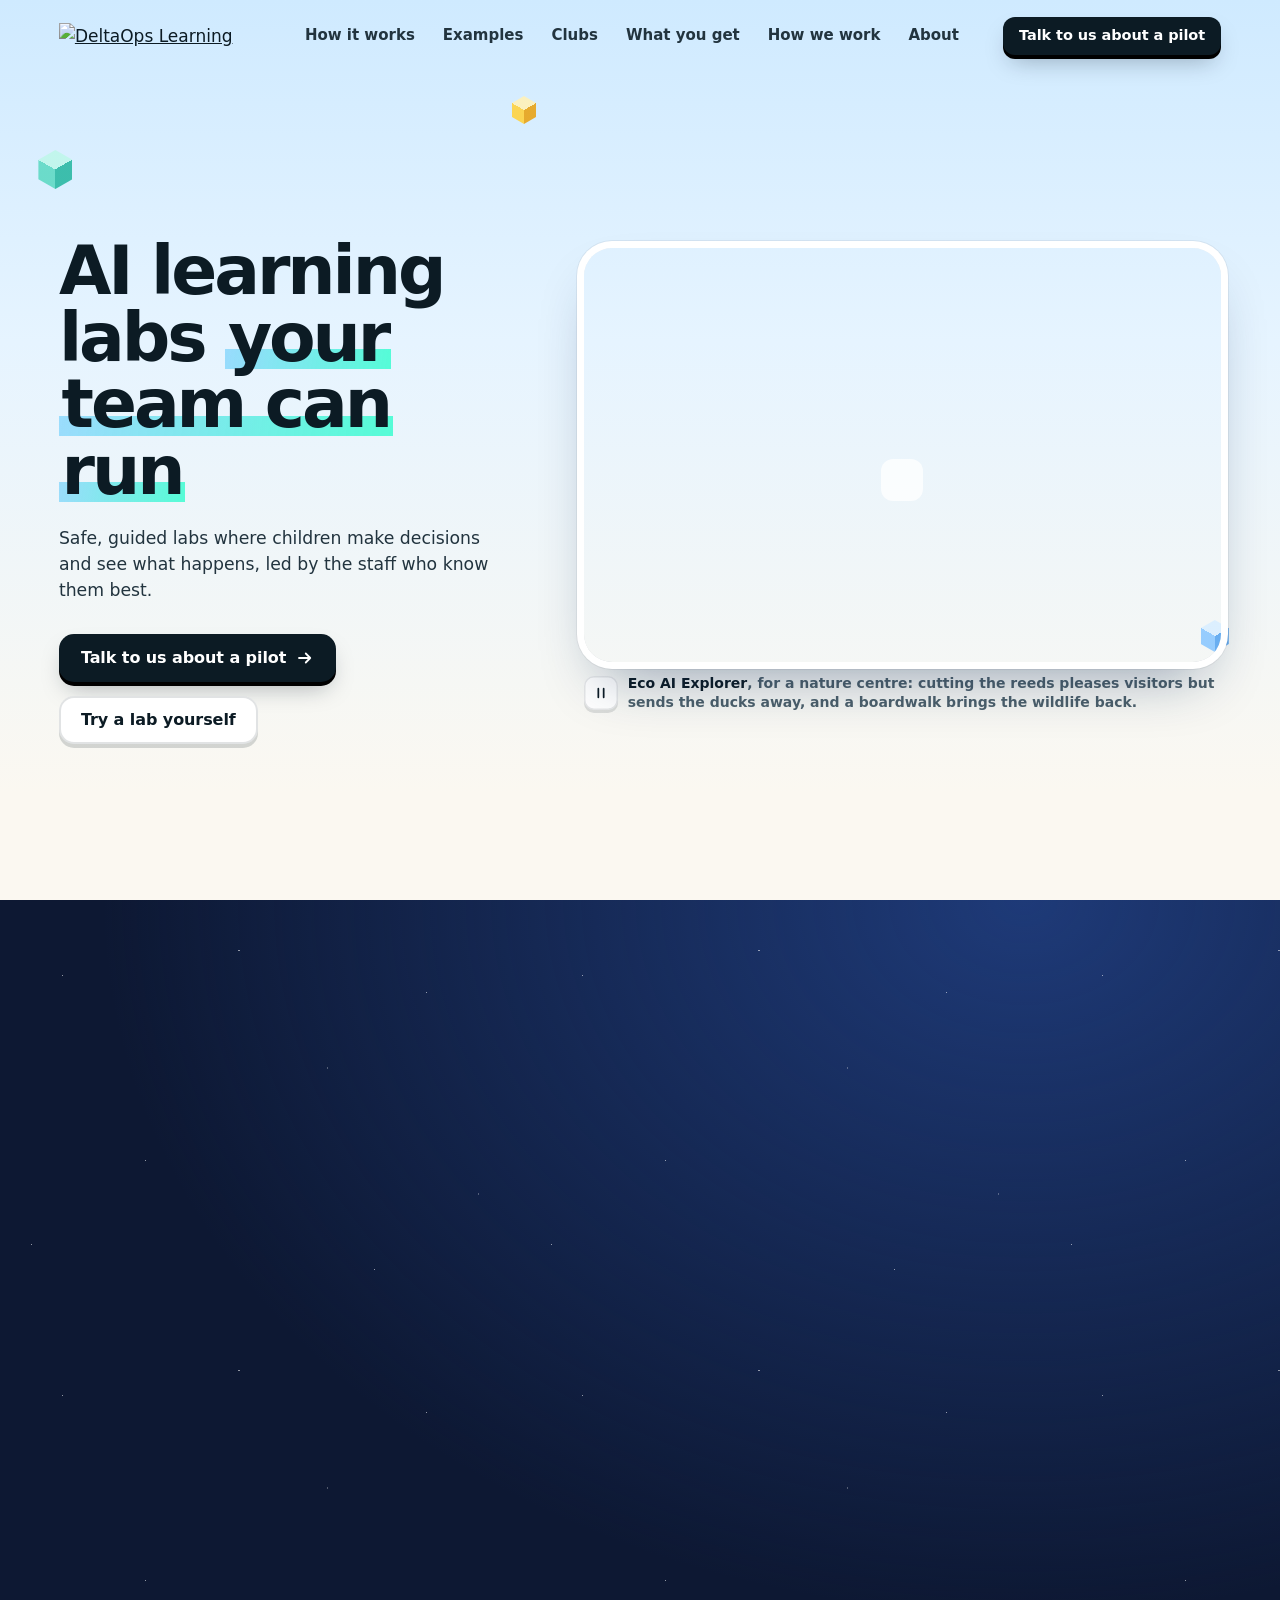
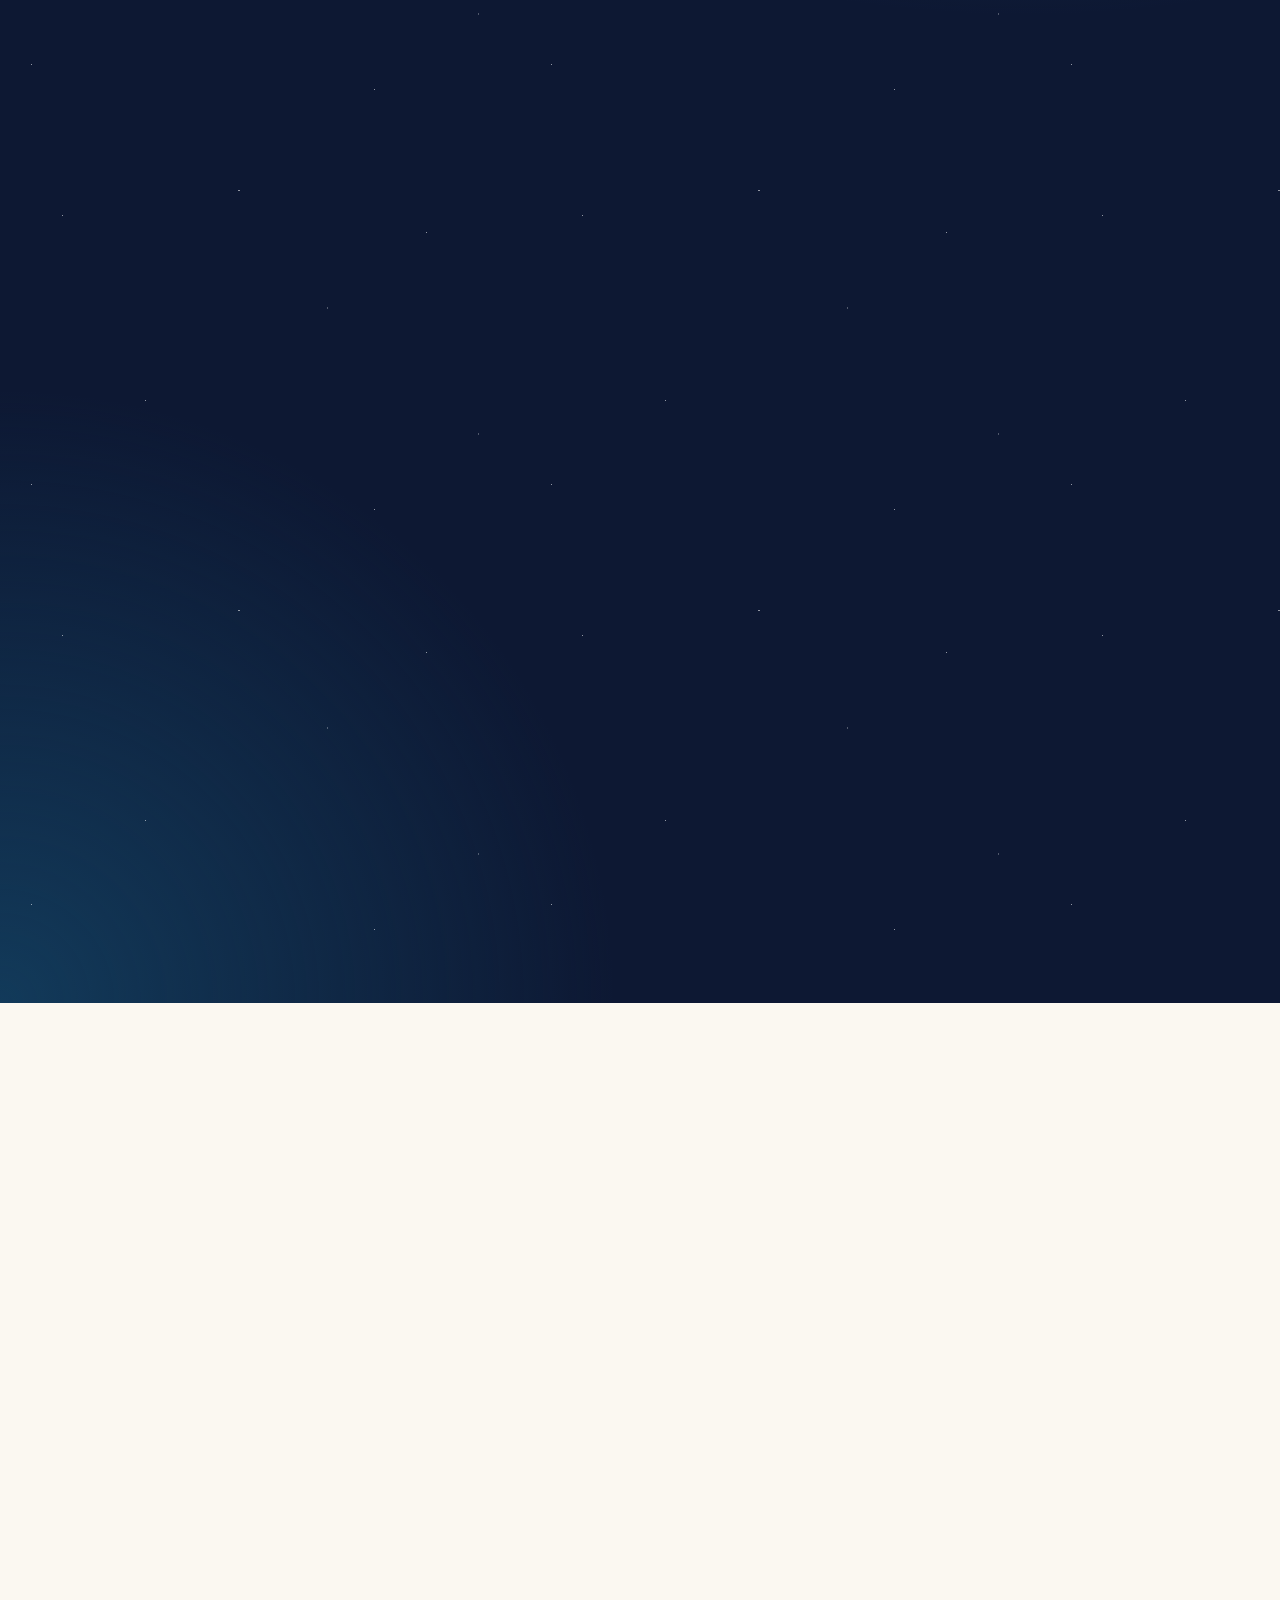
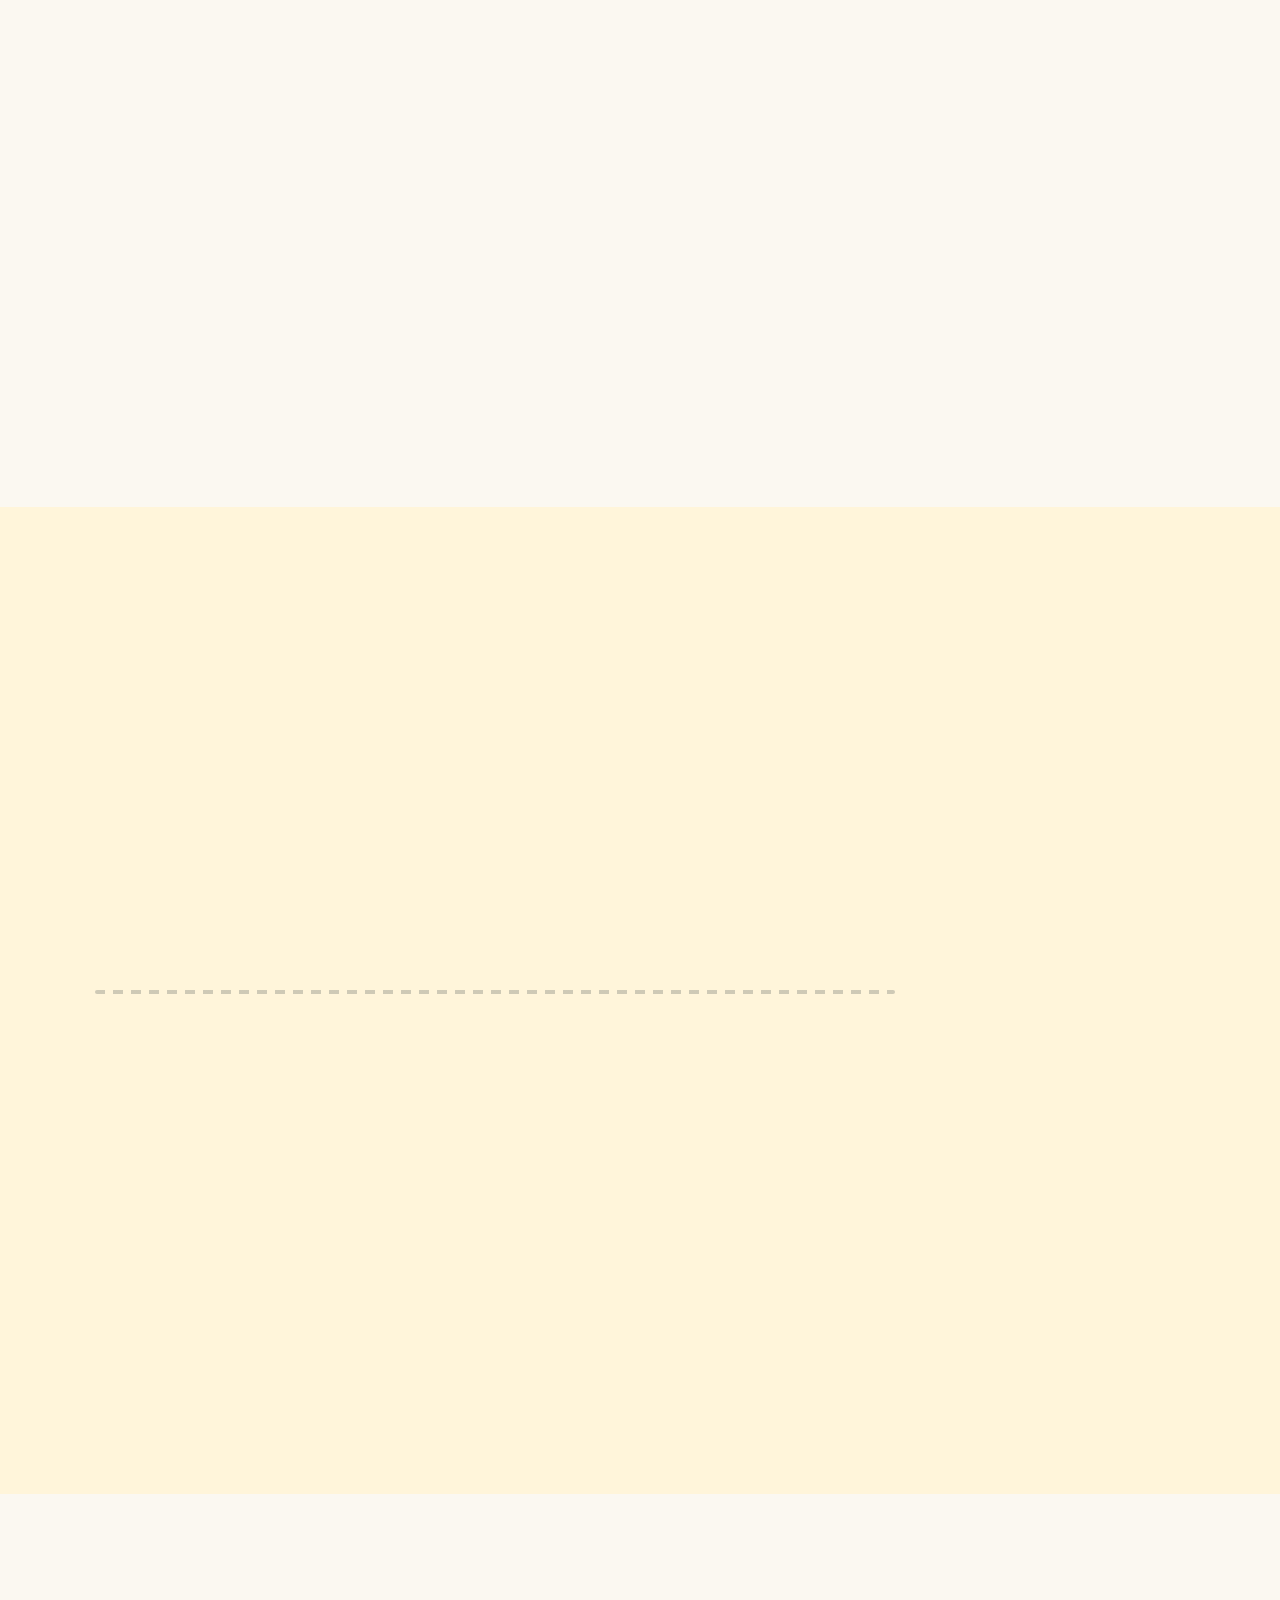
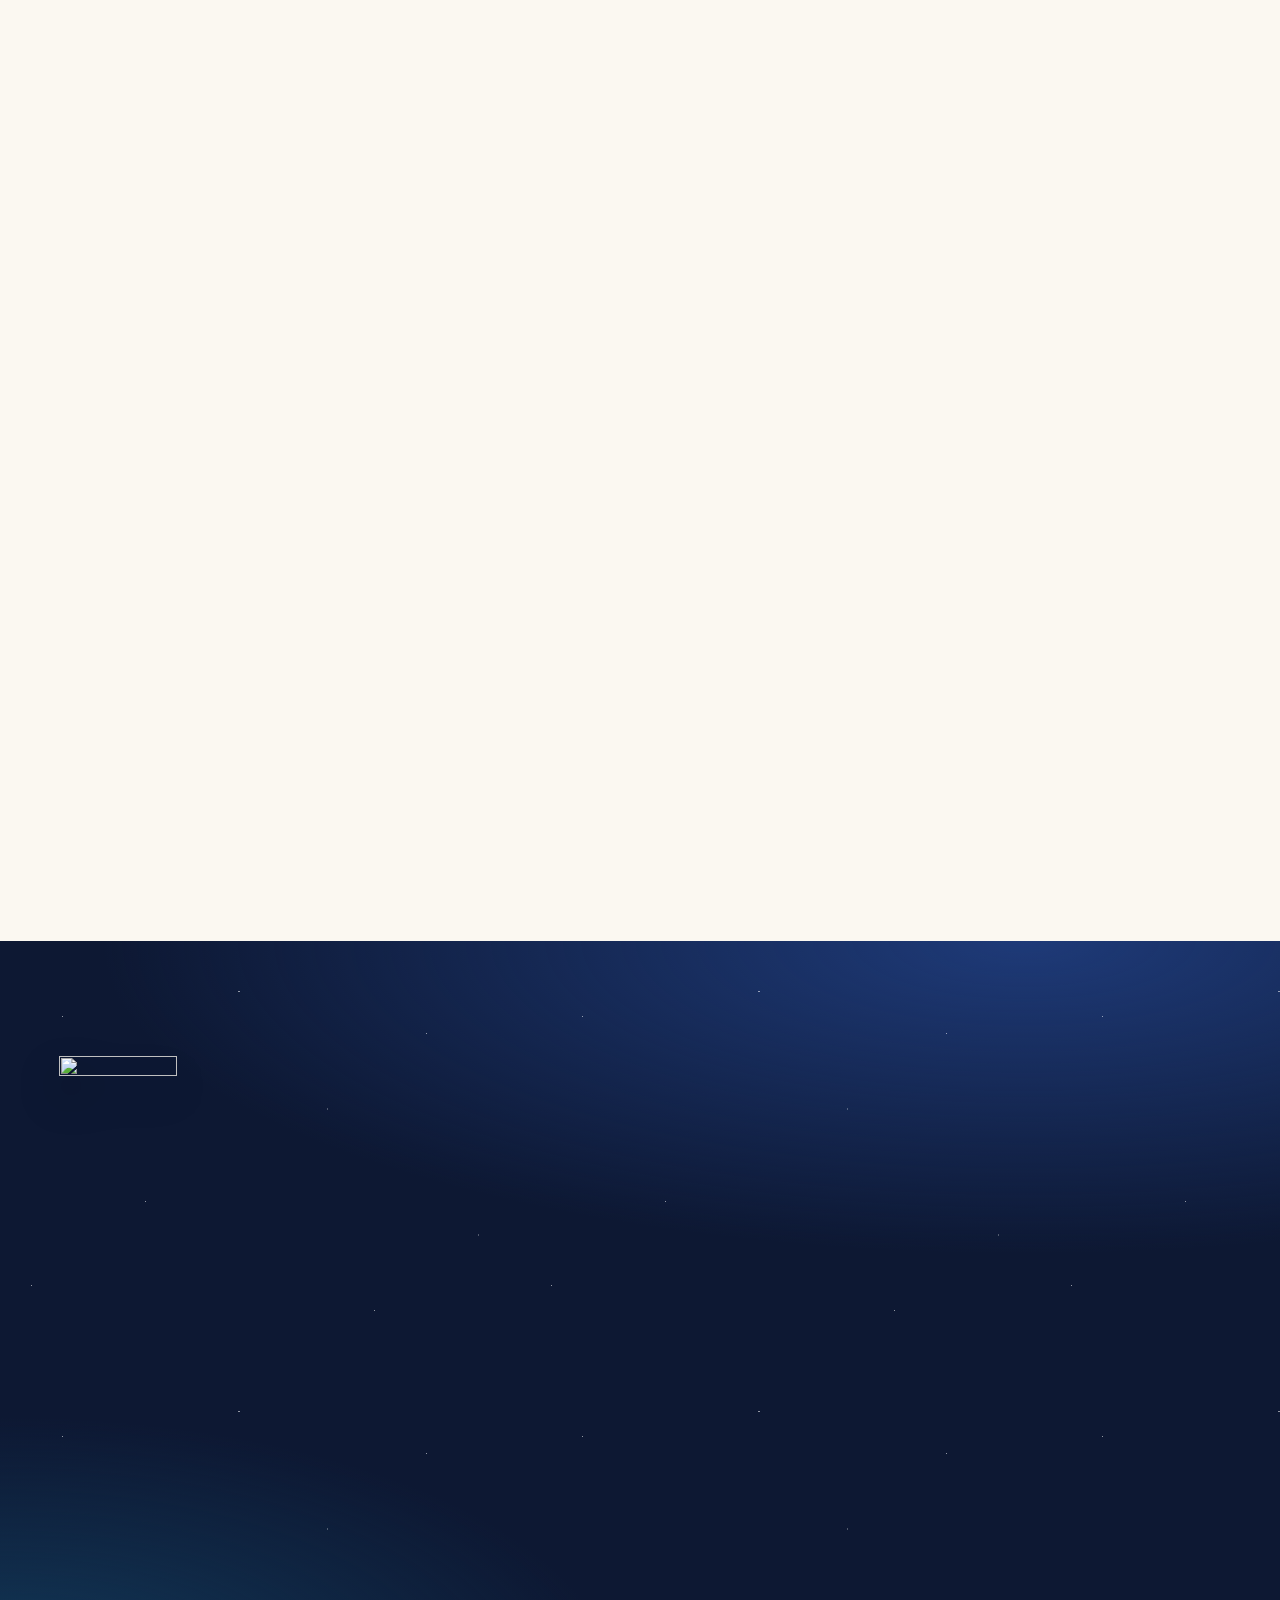
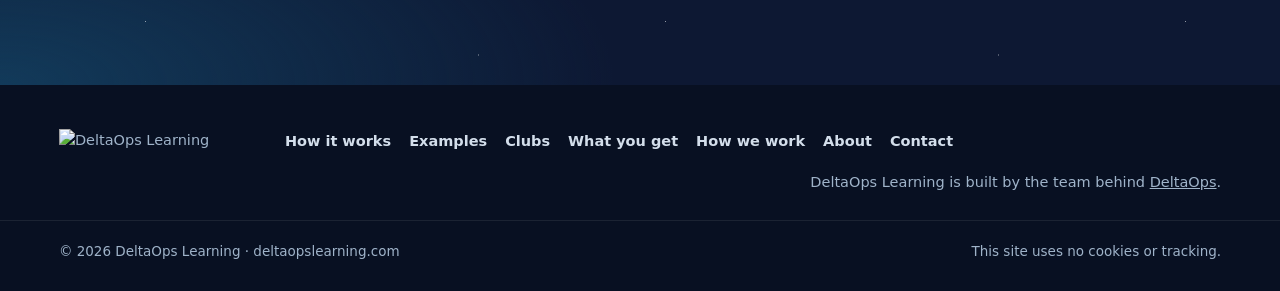
==== index.html @ 9071a7c9 "Remove every lab link from the site; /play/ shows previews only The labs now need a sign-in. The web" ====
<!doctype html>
<html lang="en-GB">
<head>
<meta charset="utf-8">
<meta name="viewport" content="width=device-width, initial-scale=1">
<title>DeltaOps Learning | AI learning labs your team can run</title>
<meta name="description" content="Safe, guided labs that help children understand how AI responds to instructions, led by the staff who know them best.">
<link rel="canonical" href="https://deltaopslearning.com/">
<meta property="og:type" content="website">
<meta property="og:site_name" content="DeltaOps Learning">
<meta property="og:url" content="https://deltaopslearning.com/">
<meta property="og:title" content="AI learning labs your team can run · DeltaOps Learning">
<meta property="og:description" content="Safe, guided labs that help children understand how AI responds to instructions, led by the staff who know them best.">
<meta property="og:image" content="https://deltaopslearning.com/img/og.jpg">
<meta property="og:image:width" content="1200">
<meta property="og:image:height" content="630">
<meta property="og:image:alt" content="DeltaOps Learning: AI learning labs your team can run.">
<meta property="og:locale" content="en_GB">
<meta name="twitter:card" content="summary_large_image">
<meta name="theme-color" content="#FBF8F1">
<link rel="icon" href="assets/mark.svg" type="image/svg+xml">
<link rel="apple-touch-icon" href="img/touch-icon.png">
<link rel="preload" href="assets/fonts/bricolage.woff2" as="font" type="font/woff2" crossorigin>
<link rel="preload" href="assets/fonts/inter.woff2" as="font" type="font/woff2" crossorigin>
<link rel="modulepreload" href="js/vendor/three.module.min.js">
<script>document.documentElement.classList.add('js')</script>
<link rel="stylesheet" href="css/site.css?v=20261017d">
<link rel="stylesheet" href="css/game.css?v=20261017d">
<script type="application/ld+json">
{"@context":"https://schema.org","@type":"Organization","name":"DeltaOps Learning","url":"https://deltaopslearning.com/","logo":"https://deltaopslearning.com/assets/logo-learning.svg","description":"Safe, guided AI learning labs for organisations that work with children."}
</script>
</head>
<body>

<svg width="0" height="0" style="position:absolute" aria-hidden="true">
  <defs>
    <symbol id="i-wind" viewBox="0 0 24 24"><g fill="none" stroke="currentColor" stroke-width="2" stroke-linecap="round" stroke-linejoin="round"><path d="M12 12v9"/><path d="M12 12 12.6 3.5"/><path d="m12 12 7.4 4"/><path d="m12 12-7.4 4"/><circle cx="12" cy="12" r="1.4" fill="currentColor"/></g></symbol>
    <symbol id="i-sun" viewBox="0 0 24 24"><g fill="none" stroke="currentColor" stroke-width="2" stroke-linecap="round"><circle cx="12" cy="12" r="4.2"/><path d="M12 2.5v2.2M12 19.3v2.2M2.5 12h2.2M19.3 12h2.2M5.3 5.3l1.6 1.6M17.1 17.1l1.6 1.6M5.3 18.7l1.6-1.6M17.1 6.9l1.6-1.6"/></g></symbol>
    <symbol id="i-battery" viewBox="0 0 24 24"><g fill="none" stroke="currentColor" stroke-width="2" stroke-linejoin="round"><rect x="3" y="7" width="16" height="10" rx="2.2"/><path d="M21 10.5v3" stroke-linecap="round"/><path d="M11.5 8.8 8.6 12.4h3.2l-1.2 2.8 3.2-3.8h-3.1z" fill="currentColor" stroke-width="1"/></g></symbol>
    <symbol id="i-bolt" viewBox="0 0 24 24"><path d="M13 3 5.5 13.5H12L11 21l7.5-10.5H12z"/></symbol>
    <symbol id="i-check" viewBox="0 0 24 24"><circle cx="10.5" cy="10.5" r="6.5"/><path d="m15.5 15.5 5 5"/><path d="m7.8 10.6 1.9 1.9 3.4-3.6"/></symbol>
    <symbol id="i-game" viewBox="0 0 24 24"><path d="M7 7.5h10a4.5 4.5 0 0 1 4.4 5.5l-.8 3.6a2.4 2.4 0 0 1-4.1 1.1L14.4 15.5H9.6l-2.1 2.2a2.4 2.4 0 0 1-4.1-1.1L2.6 13A4.5 4.5 0 0 1 7 7.5z"/><path d="M7.5 10.5v3M6 12h3M15.5 11.5h.01M17.5 13h.01"/></symbol>
    <symbol id="i-cap" viewBox="0 0 24 24"><path d="m12 5 9.5 4.5L12 14 2.5 9.5z"/><path d="M6.5 11.5V16c1.5 1.4 3.4 2 5.5 2s4-.6 5.5-2v-4.5M21.5 9.5V15"/></symbol>
    <symbol id="i-plug" viewBox="0 0 24 24"><path d="M9 3v4M15 3v4M6.5 7h11v3.5a5.5 5.5 0 0 1-11 0zM12 16v5"/></symbol>
    <symbol id="i-arrow" viewBox="0 0 24 24"><path d="M4 12h15M13 6l6 6-6 6"/></symbol>
    <symbol id="i-bot" viewBox="0 0 24 24"><rect x="4" y="7" width="16" height="12" rx="4"/><path d="M12 7V3.8"/><circle cx="12" cy="3.2" r=".8"/><circle cx="9" cy="13" r="1.2"/><circle cx="15" cy="13" r="1.2"/></symbol>
    <symbol id="i-play" viewBox="0 0 24 24"><path d="M8 5.5v13l10.5-6.5z"/></symbol>
    <symbol id="i-pause" viewBox="0 0 24 24"><path d="M8 5.5v13M16 5.5v13"/></symbol>
    <symbol id="g-leaf" viewBox="0 0 24 24"><path d="M5 19.5C5 11 10.5 5 20 4.5c-.2 9.8-6 15-15 15z"/></symbol>
    <symbol id="g-gear" viewBox="0 0 24 24"><path d="M10.3 2.5h3.4l.5 2.7 2 .9 2.3-1.6 2.4 2.4-1.6 2.3.9 2 2.7.5v3.4l-2.7.5-.9 2 1.6 2.3-2.4 2.4-2.3-1.6-2 .9-.5 2.7h-3.4l-.5-2.7-2-.9-2.3 1.6-2.4-2.4 1.6-2.3-.9-2-2.7-.5v-3.4l2.7-.5.9-2-1.6-2.3 2.4-2.4 2.3 1.6 2-.9zM12 8.6a3.4 3.4 0 1 0 0 6.8 3.4 3.4 0 0 0 0-6.8z" fill-rule="evenodd"/></symbol>
    <symbol id="g-compass" viewBox="0 0 24 24"><path d="M12 2a10 10 0 1 0 0 20 10 10 0 0 0 0-20zm4.6 5.4-2.4 6.8-6.8 2.4 2.4-6.8z" fill-rule="evenodd"/></symbol>
    <symbol id="g-pad" viewBox="0 0 24 24"><path d="M7 6.5h10a5 5 0 0 1 4.9 6l-.9 4.4a2.6 2.6 0 0 1-4.5 1.2l-2.2-2.6H9.7l-2.2 2.6A2.6 2.6 0 0 1 3 16.9l-.9-4.4a5 5 0 0 1 4.9-6zm.2 3.2v1.7H5.5v1.8h1.7v1.7H9v-1.7h1.7v-1.8H9V9.7zm8.6.4a1.1 1.1 0 1 0 0 2.2 1.1 1.1 0 0 0 0-2.2zm-1.9 2.4a1.1 1.1 0 1 0 0 2.2 1.1 1.1 0 0 0 0-2.2z" fill-rule="evenodd"/></symbol>
    <symbol id="g-column" viewBox="0 0 24 24"><path d="M3 7.5 12 3l9 4.5zM4 8.8h16v2H4zM5.5 12h2.6v6.5H5.5zM10.7 12h2.6v6.5h-2.6zM15.9 12h2.6v6.5h-2.6zM3.5 19.5h17v2h-17z"/></symbol>
  </defs>
</svg>

<a class="skip" href="#main">Skip to content</a>

<header class="nav">
  <div class="wrap nav-in">
    <a class="brand" href="#top" aria-label="DeltaOps Learning, back to top"><img src="assets/logo-learning.svg" alt="DeltaOps Learning" width="210" height="26"></a>
    <nav class="links" id="menu" aria-label="Sections">
      <a href="#demo">How it works</a>
      <a href="#worlds">Examples</a>
      <a href="#clubs">Clubs</a>
      <a href="#package">What you get</a>
      <a href="#how-we-work">How we work</a>
      <a href="#about">About</a>
      <a class="btn sm menu-cta" href="/contact/">Talk to us about a pilot</a>
    </nav>
    <a class="btn sm nav-cta" href="/contact/">Talk to us about a pilot</a>
    <button class="menu-btn" type="button" aria-expanded="false" aria-controls="menu"><span class="sr">Menu</span><i aria-hidden="true"></i></button>
  </div>
  <div class="progress" aria-hidden="true"></div>
</header>

<main id="main">

<!-- 1 · Hero: one message, one action, one game -->
<section class="hero" id="top">
  <div class="hero-sky" aria-hidden="true"><i class="cube k1"></i><i class="cube k2"></i><i class="cube k3"></i></div>
  <div class="wrap hero-grid">
    <div class="hero-copy">
      <h1 class="rise" style="--i:0">AI learning labs <span class="hl">your team can run</span></h1>
      <p class="hero-sub rise" style="--i:1">Safe, guided labs where children make decisions and see what happens, led by the staff who know them best.</p>
      <div class="cta-row rise" style="--i:2">
        <a class="btn" href="/contact/">Talk to us about a pilot <svg class="arr" aria-hidden="true"><use href="#i-arrow"/></svg></a>
        <a class="btn ghost" href="#demo">Try a lab yourself</a>
      </div>
    </div>

    <div class="hero-play rise" style="--i:2">
      <div class="gw hero-gw" data-brand="eco" data-player="eco" style="--poster:url(/img/game/world-pond.webp)">
        <canvas aria-hidden="true"></canvas>
        <div class="gw-load" aria-hidden="true"><span></span></div>
      </div>
      <p class="gw-cap"><button class="gw-pause" type="button" aria-pressed="false" data-pause><svg aria-hidden="true"><use href="#i-pause"/></svg><span class="sr">Pause the lab preview</span></button><span><b>Eco AI Explorer</b>, for a nature centre: cutting the reeds pleases visitors but sends the ducks away, and a boardwalk brings the wildlife back.</span></p>
      <div class="note n2" aria-hidden="true"><b>A clear mission</b></div>
      <div class="note n3" aria-hidden="true"><b>Decisions with real results</b></div>
      <p class="sr" data-player-desc>Eco AI Explorer, for a nature centre: when children cut the reeds for a gravel path, the ducks leave, and when they choose a boardwalk instead, wildlife and visitors share the pond.</p>
    </div>
  </div>
</section>

<!-- 2 · Product demo: the clearest way to explain what we do -->
<section class="band night platform" id="demo">
  <div class="stars" aria-hidden="true"></div>
  <div class="wrap">
    <div class="head split">
      <div>
        <p class="eyebrow reveal">See how it works</p>
        <h2 class="reveal">Children make a choice, <span class="soft">see the result and try again.</span></h2>
      </div>
      <p class="lede reveal">Try a mission from our Eco Town lab<span class="m-hide">, which follows the same four-step loop as every lab</span>.</p>
    </div>

    <ol class="flow reveal" aria-label="The learning loop" data-flow>
      <li data-step="mission"><b>Mission</b><span>Set the challenge</span></li>
      <li data-step="decision"><b>Decision</b><span>Choose what to do</span></li>
      <li data-step="consequence"><b>Consequence</b><span>See the result</span></li>
      <li data-step="iterate"><b>Compare</b><span>Try another choice</span></li>
    </ol>

    <div class="demo reveal" data-demo>
      <div class="gw demo-gw" role="img" aria-label="Eco Town: a small town by a lake, with houses, streetlights and a hill above it" data-brand="delta" data-demo-game style="--poster:url(/img/game/world-town.webp)">
        <canvas aria-hidden="true"></canvas>
        <div class="gw-load" aria-hidden="true"><span></span></div>
        <div class="hud dm-hud" aria-hidden="true">
          <div class="hd-top">
            <div class="hd-brand"><span class="hd-logo"><svg viewBox="0 0 24 24"><use href="#i-check"/></svg></span><span><b>Eco Town</b><small>Energy</small></span></div>
            <div class="hd-stats"><span class="hd-stat dm-clock"><i data-clock-label>Time</i><b data-clock>12:00</b></span></div>
          </div>
          <span class="dm-status" data-status hidden></span>
        </div>
        <p class="dm-big" data-big aria-hidden="true"></p>
        <span class="gw-fic">Example demo</span>
      </div>

      <div class="demo-side">
        <div class="guide-head"><span class="guide-ico" aria-hidden="true"><svg><use href="#i-bot"/></svg></span><p><b>Lab Guide</b><span>AI helper &middot; pre-written replies</span></p></div>
        <p class="mission"><span class="cap">Mission</span><b>Keep Eco Town&rsquo;s lights on tonight.</b> What should the town build?</p>
        <div class="cards pick-cards" role="group" aria-label="Choices">
          <button type="button" class="card" data-card="0" aria-pressed="false"><span class="card-ico" style="--c:#3fa7ff"><svg aria-hidden="true"><use href="#i-wind"/></svg></span><span class="card-t">Wind turbines<small data-res></small></span></button>
          <button type="button" class="card" data-card="1" aria-pressed="false"><span class="card-ico" style="--c:#ffb020"><svg aria-hidden="true"><use href="#i-sun"/></svg></span><span class="card-t">Solar panels<small data-res></small></span></button>
          <button type="button" class="card" data-card="2" aria-pressed="false"><span class="card-ico" style="--c:#16c79a"><svg aria-hidden="true"><use href="#i-battery"/></svg></span><span class="card-t">Solar panels and a battery<small data-res></small></span></button>
        </div>
        <p class="pick" data-pick>Tap one to build it, then watch the night.</p>
        <noscript><p class="pick">This demo needs JavaScript.</p></noscript>
        <div class="result" data-result aria-live="polite" hidden>
          <p class="result-big" data-effect></p>
          <p class="result-why" data-tradeoff></p>
          <div class="facil"><span class="cap">The session leader asks</span><p data-facil></p></div>
          <div class="result-actions"><button type="button" class="btn sm" data-again>Try another choice</button></div>
        </div>
      </div>
      <div class="chart claims-box">
        <div class="chart-head"><span class="cap">Tonight, hour by hour</span><span class="legend"><span><i class="k-good"></i>Lights on</span><span><i class="k-dark"></i>Lights out</span></span></div>
        <div class="chart-plot">
          <ol class="hours" data-hours aria-live="polite"></ol><p class="hours-note" data-hours-note></p>
          
        </div>
      </div>
    </div>

    <details class="learn reveal">
      <summary>Learn more about how it works</summary>
      <div class="learn-in">
        <div>
          <span class="cap">What children practise</span>
          <ul class="chips"><li>Set a goal</li><li>Give clear instructions</li><li>Compare results</li><li>Question a response</li><li>Test options</li><li>Explain a choice</li></ul>
          <p>These habits stay useful whichever AI tools children meet later.</p>
        </div>
        <div>
          <span class="cap">In the full lab</span>
          <p>Each lab has six stages with three cards at each, giving 729 possible routes rather than one &ldquo;correct&rdquo; answer, and every card leads to a different result that children can compare and explain.</p>
        </div>
        <div>
          <span class="cap">About this demo</span>
          <p>This demonstration runs on our lab engine, where the helper uses prepared responses rather than a live AI model and the lab tells the facilitator when it is a good moment to pause and ask a question.</p>
        </div>
      </div>
    </details>
  </div>
</section>

<!-- 3 · Why organisations use it -->
<section class="band" id="why">
  <div class="wrap">
    <div class="head centre">
      <p class="eyebrow reveal">Why organisations choose it</p>
      <h2 class="reveal">Designed for children <span class="soft">and easy for staff to run.</span></h2>
    </div>
    <ul class="why" data-stagger>
      <li class="reveal" style="--c:#0e9c8e"><img src="img/obj/shield.webp" alt="" width="320" height="320" loading="lazy"><div><h3>Safe to use</h3><p>Children pick from prepared choices. There is no chatbot, no typing and no child account.</p></div></li>
      <li class="reveal" style="--c:#3f8cff"><img src="img/obj/sign.webp" alt="" width="320" height="320" loading="lazy"><div><h3>Easy to lead</h3><p>Your staff lead as usual. The lab tells them the next question to ask.</p></div></li>
      <li class="reveal" style="--c:#ff6a4a"><img src="img/obj/pin.webp" alt="" width="320" height="320" loading="lazy"><div><h3>Made for your setting</h3><p>Your subject and learning goals shape the story and what children make.</p></div></li>
    </ul>
    <p class="today reveal">Before each pilot, we agree the session plan, safeguarding and set-up with you.</p>
  </div>
</section>

<!-- 4 · One platform, different worlds (with use cases) -->
<section class="band sky" id="worlds">
  <div class="wrap">
    <div class="head split">
      <div>
        <p class="eyebrow reveal">Examples</p>
        <h2 class="reveal">One lab system <span class="soft">tells your own local story.</span></h2>
      </div>
      <p class="lede reveal">Every lab works the same way. The story and the challenges fit your setting.</p>
    </div>

    <div class="ws reveal" data-worlds>
      <div class="ws-tabs" role="tablist" aria-label="Example partners">
        <button type="button" role="tab" id="ws-t-camp" aria-selected="true" aria-controls="ws-panel" data-key="camp" style="--c:#ff6a2b"><span class="bt-ico"><svg aria-hidden="true"><use href="#g-compass"/></svg></span><span><b>Activity centre</b><small>Mission AI</small></span></button>
        <button type="button" role="tab" id="ws-t-stem" aria-selected="false" aria-controls="ws-panel" data-key="stem" tabindex="-1" style="--c:#5b4cf0"><span class="bt-ico"><svg aria-hidden="true"><use href="#g-gear"/></svg></span><span><b>STEM provider</b><small>AI Inventor Lab</small></span></button>
        <button type="button" role="tab" id="ws-t-museum" aria-selected="false" aria-controls="ws-panel" data-key="museum" data-frame="/play/?trailer=port" data-title="Roman Port: an AI helper's version of the past, checked against evidence" data-cap="The Roman Port mission, showing builds chosen at random." tabindex="-1" style="--c:#b6392a"><span class="bt-ico"><svg aria-hidden="true"><use href="#g-column"/></svg></span><span><b>Museum<span class="ws-long"> or visitor centre</span></b><small>AI Time Traveller</small></span></button>
        <button type="button" role="tab" id="ws-t-club" aria-selected="false" aria-controls="ws-panel" data-key="club" data-frame="/play/?trailer=platform" data-title="Game Lab: an AI playtester replays a platform game" data-cap="The Platform Game mission, showing builds chosen at random." tabindex="-1" style="--c:#e0457b"><span class="bt-ico"><svg aria-hidden="true"><use href="#g-pad"/></svg></span><span><b>Club<span class="ws-long"> or camp</span></b><small>Game Lab</small></span></button>
      </div>
      <div class="ws-panel" id="ws-panel" role="tabpanel" aria-labelledby="ws-t-stem">
        <div class="ws-stage">
          <div class="gw ws-gw" data-brand="camp" data-player="camp stem" style="--poster:url(/img/game/world-island.webp)">
            <canvas aria-hidden="true"></canvas>
            <div class="gw-load" aria-hidden="true"><span></span></div>
          </div>
          <div class="ws-frame" hidden><iframe title="Game Lab: an AI playtester replays a platform game" tabindex="-1"></iframe></div>
          <p class="gw-cap"><button class="gw-pause" type="button" aria-pressed="false" data-pause><svg aria-hidden="true"><use href="#i-pause"/></svg><span class="sr">Pause the lab preview</span></button><span>Running on our lab engine.</span></p>
        </div>
        <div class="ws-copy" data-copy="stem">
          <span class="cap">For a STEM provider</span>
          <h3>AI Inventor Lab</h3>
          <p>Children choose how a rover drives, test it on sand and see if it reaches the crater.</p>
          <dl class="ws-facts"><div><dt>Runs as</dt><dd>A licensed module for clubs and classrooms</dd></div><div><dt>Children make</dt><dd>A rover specification</dd></div></dl>
        </div>
        <div class="ws-copy on" data-copy="camp">
          <span class="cap">For an activity centre</span>
          <h3>Mission AI</h3>
          <p>Teams choose a route and race the sunset to the lighthouse.</p>
          <dl class="ws-facts"><div><dt>Runs as</dt><dd>A timed team challenge led by a trained facilitator</dd></div><div><dt>Children make</dt><dd>An expedition map</dd></div></dl>
        </div>
        <div class="ws-copy" data-copy="museum">
          <span class="cap">For a museum or visitor centre</span>
          <h3>AI Time Traveller</h3>
          <p>Children decide how a Roman port is built and check each part against real finds.</p>
          <dl class="ws-facts"><div><dt>Runs as</dt><dd>A collection-based mission for school visits and family days</dd></div><div><dt>Children make</dt><dd>A traveller&rsquo;s diary</dd></div></dl>
        </div>
        <div class="ws-copy" data-copy="club">
          <span class="cap">For a club or holiday camp</span>
          <h3>Game Lab</h3>
          <p>Children design a platform game, and an AI tester plays it 20 times to see how many runs reach the flag.</p>
          <dl class="ws-facts"><div><dt>Runs as</dt><dd>One of 13 one-hour club missions, or an hour in a holiday camp day</dd></div><div><dt>Children make</dt><dd>A game cover and a replay film</dd></div></dl>
        </div>
      </div>
    </div>
  </div>
</section>

<!-- 4b · Clubs: one-hour missions that end in a film -->
<section class="band mint clubs" id="clubs">
  <div class="wrap">
    <div class="head centre cl-head">
      <p class="eyebrow reveal">AI Lab Club</p>
      <h2 class="reveal">In one hour, each child finishes a build <span class="soft">and a film to share.</span></h2>
      <p class="lede reveal">In each one-hour session, children decide what to build, test it and leave with a short film and a picture.</p>
    </div>

    <div class="cl-grid">
      <div class="cl-live reveal">
        <div class="cl-win" data-club-live>
          <iframe title="AI Lab Club missions playing on a loop" data-src="/play/?trailer=pond,coaster,rover,tower,port,bughotel,bridge,rocket,maze,expedition,aqueduct,platform" loading="lazy" tabindex="-1"></iframe>
          <span class="gw-fic">Live: random builds</span>
        </div>
        <div class="cl-actions">
          <button class="gw-pause" type="button" aria-pressed="false" data-club-pause><svg aria-hidden="true"><use href="#i-pause"/></svg><span class="sr">Pause the live missions</span></button>
        </div>
      </div>

      <details class="cl-plan reveal" data-club-plan open data-fold>
        <summary>13 missions and a holiday camp day</summary>
        <div class="cl-toggle" role="tablist" aria-label="Formats">
          <button type="button" role="tab" id="cl-t-term" aria-selected="true" aria-controls="cl-term" data-fmt="term">Term-time club <small>13 weeks</small></button>
          <button type="button" role="tab" id="cl-t-day" aria-selected="false" aria-controls="cl-day" data-fmt="day" tabindex="-1">Holiday camp day <small>5 or 6 hours</small></button>
        </div>
        <div class="cl-pane" id="cl-term" role="tabpanel" aria-labelledby="cl-t-term">
          <p class="cl-note">Children do one mission a week. Each session stands on its own, so nobody falls behind.</p>
          <ol class="cl-tiles">
            <li style="--c:#1f9d55"><a><b>Power Town</b><span>Energy</span></a></li>
            <li style="--c:#5b4cf0"><a><b>Mars Rover</b><span>Forces and engineering</span></a></li>
            <li style="--c:#0e9c8e"><a><b>Wildlife Pond</b><span>Habitats</span></a></li>
            <li style="--c:#ff6a2b"><a><b>Island Expedition</b><span>Maps and time</span></a></li>
            <li style="--c:#b6392a"><a><b>Roman Port</b><span>History and evidence</span></a></li>
            <li style="--c:#e0457b"><a><b>Platform Game</b><span>Forces and coding</span></a></li>
            <li style="--c:#3f8cff"><a><b>Sky Tower</b><span>Structures</span></a></li>
            <li style="--c:#7a6cff"><a><b>Rocket Home</b><span>Forces</span></a></li>
            <li style="--c:#2bb673"><a><b>Bug Hotel</b><span>Living things</span></a></li>
            <li style="--c:#e8a317"><a><b>Bridge Builder</b><span>Structures and forces</span></a></li>
            <li style="--c:#a0522d"><a><b>Aqueduct</b><span>Measures and gradient</span></a></li>
            <li style="--c:#c95cf6"><a><b>Maze Quest</b><span>Coordinates and logic</span></a></li>
            <li style="--c:#ff5a5f"><a><b>Coaster Lab</b><span>Energy and forces</span></a></li>
          </ol>
        </div>
        <div class="cl-pane" id="cl-day" role="tabpanel" aria-labelledby="cl-t-day" hidden>
          <p class="cl-note">A holiday day has five or six one-hour builds, and children take home a film from every one.</p>
          <ol class="cl-day">
            <li style="--c:#1f9d55"><span>Hour 1</span><a><b>Power Town</b></a><small>Energy</small></li>
            <li style="--c:#5b4cf0"><span>Hour 2</span><a><b>Mars Rover</b></a><small>Forces and engineering</small></li>
            <li style="--c:#0e9c8e"><span>Hour 3</span><a><b>Wildlife Pond</b></a><small>Habitats</small></li>
            <li style="--c:#ff6a2b"><span>Hour 4</span><a><b>Island Expedition</b></a><small>Maps and time</small></li>
            <li style="--c:#b6392a"><span>Hour 5</span><a><b>Roman Port</b></a><small>History and evidence</small></li>
            <li style="--c:#e0457b"><span>Hour 6</span><a><b>Platform Game</b></a><small>Forces and coding</small></li>
          </ol>
        </div>
      </details>
    </div>

    <div class="cl-posts reveal">
      <div class="cl-posts-head">
        <h3>No two posts look the same.</h3>
        <p>Every child&rsquo;s choices change the shape of their build.</p>
      </div>
      <ul class="cl-strip">
        <!-- posts:start (written by ai-lab-club/tools/site-posts.mjs from real exports) -->
        <li><img src="img/clubs/post-1-540.webp" srcset="img/clubs/post-1-540.webp 540w, img/clubs/post-1.webp 1080w" sizes="(max-width: 760px) 46vw, 24vw" alt="Coaster Lab post: The Roaring Serpent of Windmere" width="540" height="675" loading="lazy" decoding="async"></li>
        <li><img src="img/clubs/post-2-540.webp" srcset="img/clubs/post-2-540.webp 540w, img/clubs/post-2.webp 1080w" sizes="(max-width: 760px) 46vw, 24vw" alt="Bug Hotel post: The Cosy Corner of Oakapple" width="540" height="675" loading="lazy" decoding="async"></li>
        <li><img src="img/clubs/post-3-540.webp" srcset="img/clubs/post-3-540.webp 540w, img/clubs/post-3.webp 1080w" sizes="(max-width: 760px) 46vw, 24vw" alt="Wildlife Pond post: The Quiet Creek of Heronsgate" width="540" height="675" loading="lazy" decoding="async"></li>
        <li><img src="img/clubs/post-4-540.webp" srcset="img/clubs/post-4-540.webp 540w, img/clubs/post-4.webp 1080w" sizes="(max-width: 760px) 46vw, 24vw" alt="Sky Tower post: The Gentle Obelisk of Glassford" width="540" height="675" loading="lazy" decoding="async"></li>
        <!-- posts:end -->
      </ul>
    </div>

    <p class="cl-line reveal">There are no accounts and nothing to install. At pick-up, a grown-up scans a QR code to get the film on their phone.</p>
  </div>
</section>

<!-- 5 · What partners get -->
<section class="band" id="package">
  <div class="wrap pk">
    <div class="pk-head">
      <p class="eyebrow reveal">What you get</p>
      <h2 class="reveal">Everything needed to deliver <span class="soft">a first session.</span></h2>
      <p class="lede reveal">We bring the lab and the training. You bring your knowledge of the children.</p>
      <img class="pk-obj reveal" src="img/obj/chest.webp" alt="" width="320" height="320" loading="lazy">
    </div>
    <ul class="pk-list" data-stagger>
      <li class="reveal" style="--c:#2bb673"><span class="slot"><svg aria-hidden="true"><use href="#i-play"/></svg></span><div><b>Ready-to-use labs</b><span>Choose a starting point from our library: energy, water, food, space, sport or music.</span></div></li>
      <li class="reveal" style="--c:#e8a317"><span class="slot"><svg aria-hidden="true"><use href="#i-game"/></svg></span><div><b>Lab and learning design</b><span>We adapt the missions, choices and final activity to your topic and learning goals.</span></div></li>
      <li class="reveal" style="--c:#3f8cff"><span class="slot"><svg aria-hidden="true"><use href="#i-cap"/></svg></span><div><b>Facilitator guide and training</b><span>Your team receives session plans, on-screen questions and a practice session.</span></div></li>
      <li class="reveal" style="--c:#8a5cf6"><span class="slot"><svg aria-hidden="true"><use href="#i-plug"/></svg></span><div><b>Set-up and support</b><span>We check devices before launch, then use what we learn from sessions to improve the lab.</span></div></li>
    </ul>
  </div>
</section>

<!-- 6 · How we work -->
<section class="band sun" id="how-we-work">
  <div class="wrap">
    <div class="head centre hw-head">
      <p class="eyebrow reveal">How we work</p>
      <h2 class="reveal">We build it with you, try it with one group, then <span class="soft">decide together what comes next.</span></h2>
      <img class="hw-obj reveal" src="img/obj/trophy.webp" alt="" width="320" height="320" loading="lazy">
    </div>
    <ol class="ccs" data-stagger>
      <li class="reveal"><span class="ccs-n">1</span><h3>Design together</h3><p>We plan one experience around your group, setting and learning goals.</p></li>
      <li class="reveal"><span class="ccs-n">2</span><h3>Pilot</h3><p>Your staff run it with a first group, then we review together what worked and what needs changing.</p></li>
      <li class="reveal"><span class="ccs-n">3</span><h3>Expand</h3><p>We improve the lab, then support you to use it more widely if the pilot shows it is worthwhile.</p></li>
    </ol>
    <div class="agree reveal">
      <h3>What we agree before the first session</h3>
      <ul>
        <li><b>Who takes part</b></li>
        <li><b>Where it runs</b></li>
        <li><b>How it fits</b></li>
        <li><b>Safeguarding and data</b></li>
        <li><b>Training</b></li>
        <li><b>Success</b></li>
      </ul>
    </div>
  </div>
</section>

<!-- 7 · Credibility -->
<section class="band" id="about">
  <div class="wrap">
    <div class="head split">
      <div>
        <p class="eyebrow reveal">About DeltaOps Learning</p>
        <h2 class="reveal">Built by people who design <span class="soft">practical AI training.</span></h2>
      </div>
      <p class="lede reveal">DeltaOps helps organisations use AI responsibly. DeltaOps Learning brings that experience to children.</p>
    </div>

    <div class="cred">
      <div class="people">
        <figure class="person reveal">
          <img src="img/team/arpan.jpg" alt="Arpan Bakshi and family" width="360" height="450" loading="lazy">
          <figcaption><b>Arpan Bakshi</b><span class="role">Co-founder, DeltaOps Learning</span><span class="bio">Parent of two and co-founder of an AI training firm. Arpan has led teams in sustainable design and strategy, including at Foster + Partners.</span><span class="badge">Anthropic certified</span></figcaption>
        </figure>
        <figure class="person reveal">
          <img src="img/team/oliver.jpg" alt="Oliver Ramirez" width="360" height="450" loading="lazy">
          <figcaption><b>Oliver Ramirez</b><span class="role">Co-founder, DeltaOps Learning</span><span class="bio">Oliver has worked across Amazon Prime Video, Henkel and DeltaOps. He has led automation projects that have saved clients thousands of hours of manual work.</span><span class="badge">Google AI and Anthropic certified</span></figcaption>
        </figure>
      </div>

      <div class="shelf reveal">
        <span class="cap">Lab library</span>
        <h3 class="shelf-h">Children can select from <span class="soft">six different AI labs.</span></h3>
        <ul class="themes">
          <li style="--c:#1f9d55"><img src="img/obj/turbine.webp" alt="" width="220" height="220" loading="lazy"><span>Energy</span><b>Eco Town</b></li>
          <li style="--c:#1f9fd6"><img src="img/obj/drop.webp" alt="" width="220" height="220" loading="lazy"><span>Water</span><b>River Town</b></li>
          <li style="--c:#e8a317"><img src="img/obj/sprout.webp" alt="" width="220" height="220" loading="lazy"><span>Food</span><b>Grow Lab</b></li>
          <li style="--c:#7a6cff"><img src="img/obj/rocket.webp" alt="" width="220" height="220" loading="lazy"><span>Space</span><b>Moon Base</b></li>
          <li style="--c:#ff6a2b"><img src="img/obj/goal.webp" alt="" width="220" height="220" loading="lazy"><span>Sport</span><b>Kick Lab</b></li>
          <li style="--c:#e0457b"><img src="img/obj/note.webp" alt="" width="220" height="220" loading="lazy"><span>Music</span><b>Beat Lab</b></li>
        </ul>
        <p class="shelf-sub">All use the same lab system.</p>
      </div>
    </div>
  </div>
</section>

<!-- Close: one clear action -->
<section class="band close" id="contact">
  <div class="stars" aria-hidden="true"></div>
  <div class="wrap close-in">
    <img class="close-bot" src="img/obj/bot.webp" alt="" width="320" height="320" loading="lazy">
    <p class="eyebrow reveal">Start a conversation</p>
    <h2 class="reveal">Could one of these labs work <span class="soft">for your children?</span></h2>
    <p class="close-sub reveal">Tell us who you work with, what you already offer and the topic you would like to explore.</p>
    <div class="cta-row reveal">
      <a class="btn light" href="/contact/">Talk to us about a pilot <svg class="arr" aria-hidden="true"><use href="#i-arrow"/></svg></a>
      <a class="btn ghost light" href="#demo">Try the Eco Town lab</a>
    </div>
    <img class="close-pic reveal" src="img/close-pic-540.webp" srcset="img/close-pic-540.webp 540w, img/close-pic.webp 1080w" sizes="(max-width: 900px) 0px, 30vw" alt="A town with a tall building, built in the Sky Tower lab" width="540" height="675" loading="lazy" decoding="async">
  </div>
</section>

</main>

<footer class="foot">
  <div class="wrap foot-in">
    <img src="assets/logo-learning-white.svg" alt="DeltaOps Learning" width="190" height="24" loading="lazy">
    <nav aria-label="Footer">
      <a href="#demo">How it works</a><a href="#worlds">Examples</a><a href="#clubs">Clubs</a><a href="#package">What you get</a><a href="#how-we-work">How we work</a><a href="#about">About</a><a href="/contact/">Contact</a>
    </nav>
    <p>DeltaOps Learning is built by the team behind <a href="https://deltaops.consulting" target="_blank" rel="noopener">DeltaOps</a>.</p>
  </div>
  <div class="wrap foot-base">
    <p>&copy; 2026 DeltaOps Learning &middot; deltaopslearning.com</p>
    <p>This site uses no cookies or tracking.</p>
  </div>
</footer>

<script src="js/site.js?v=20261017d" defer></script>
<script type="module" src="js/game/main.js?v=20261017d"></script>
</body>
</html>
---- css/site.css ----
/* Delta Learning · deltaopslearning.com
   A light, playful product site built around live game windows.
   Brand: DeltaOps navy and the blue to green gradient. Display: Bricolage Grotesque. Text and games: Inter.
   Fonts are self-hosted. */

@font-face { font-family:'Bricolage Grotesque'; font-style:normal; font-weight:200 800; font-stretch:75% 100%; font-display:swap; src:url(../assets/fonts/bricolage.woff2) format('woff2'); }
@font-face { font-family:'Inter'; font-style:normal; font-weight:100 900; font-display:swap; src:url(../assets/fonts/inter.woff2) format('woff2'); }

:root {
  --ink:#0C1B24; --ink-2:#22343F; --muted:#4D606B; --faint:#8494A0;
  --paper:#FBF8F1; --paper-2:#F4EFE4; --card:#FFFFFF; --rule:#E7E1D3;
  --teal:#0B7F74; --teal-2:#0E9C8E; --mint:#8FDCD2; --mint-bg:#E5F6F1; --sky-bg:#E9F3FD; --sun-bg:#FFF5DA;
  --blue:#59C7FC; --green:#16FFC6; --grad:linear-gradient(100deg, #59C7FC, #16FFC6);
  --coral:#FF6A4A; --sun:#FFC83D; --violet:#6E5BF2;
  --night:#0D1833; --night-2:#14244A; --night-3:#1C3160;
  --sunc:#F7C04A; --windc:#6CBDFB; --batc:#16FFC6; --gasc:#F7928A; --short:#FF5D5D;
  --display:'Bricolage Grotesque', 'Inter', system-ui, sans-serif;
  --sans:'Inter', system-ui, -apple-system, 'Segoe UI', sans-serif;
  --g:clamp(16px, 4.6vw, 72px);
  --r:26px;
  --ease:cubic-bezier(.2,.7,.2,1);
  --pop:cubic-bezier(.2,1.4,.4,1);
}
* { box-sizing:border-box; }
[hidden] { display:none !important; }
html { scroll-behavior:smooth; scroll-padding-top:76px; -webkit-text-size-adjust:100%; }
body { margin:0; background:var(--paper); color:var(--ink); font:400 17px/1.55 var(--sans); -webkit-font-smoothing:antialiased; overflow-x:hidden; }
h1, h2, h3, h4, p, ul, ol, dl, dd, figure { margin:0; }
ul, ol { padding:0; list-style:none; }
img { display:block; max-width:100%; height:auto; }
a { color:inherit; }
button { font:inherit; color:inherit; }
svg use { pointer-events:none; }
:focus-visible { outline:3px solid var(--teal-2); outline-offset:3px; border-radius:8px; }
.night :focus-visible, .close :focus-visible, .foot :focus-visible { outline-color:var(--green); }
.wrap { max-width:calc(1360px + 2 * var(--g)); margin:0 auto; padding:0 var(--g); }
.sr { position:absolute; width:1px; height:1px; padding:0; margin:-1px; overflow:hidden; clip:rect(0 0 0 0); white-space:nowrap; border:0; }
.skip { position:fixed; left:12px; top:-60px; z-index:100; padding:10px 16px; border-radius:10px; background:var(--ink); color:#fff; font-weight:700; text-decoration:none; transition:top .2s; }
.skip:focus { top:12px; }
p, li, dd { text-wrap:pretty; }

/* ---------- type ---------- */
h1, h2, h3 { font-family:var(--display); font-optical-sizing:auto; }
h2 { font-weight:760; font-size:clamp(34px, 4.7vw, 64px); line-height:1.02; letter-spacing:-.035em; text-wrap:balance; }
h2 .soft, h1 .soft { color:var(--teal-2); }
h3 { font-weight:720; font-size:21px; line-height:1.18; letter-spacing:-.015em; }
.eyebrow { display:inline-flex; align-items:center; gap:8px; padding:7px 13px 7px 11px; border-radius:99px; background:#fff; box-shadow:inset 0 0 0 1.5px rgba(12,27,36,.1), 0 2px 0 rgba(12,27,36,.06); font:700 12.5px/1.2 var(--sans); letter-spacing:.07em; text-transform:uppercase; color:var(--ink-2); }
.eyebrow::before { content:""; width:8px; height:8px; border-radius:50%; background:var(--grad); box-shadow:0 0 0 3px rgba(22,255,198,.18); }
.cap { display:block; font:750 12px/1.3 var(--sans); letter-spacing:.08em; text-transform:uppercase; color:var(--teal); }
.lede { font-size:clamp(18px, 1.45vw, 21px); line-height:1.45; font-weight:500; color:var(--ink-2); max-width:58ch; }
.body { color:var(--muted); font-size:18px; max-width:56ch; }
.head { display:grid; gap:18px; justify-items:start; margin-bottom:clamp(36px, 5vw, 60px); max-width:900px; }

/* ---------- buttons ---------- */
.btn { --bg:var(--ink); --fg:#fff; --lip:#000; display:inline-flex; align-items:center; gap:10px; padding:15px 22px; border:0; border-radius:15px; background:var(--bg); color:var(--fg); font:700 16px/1.1 var(--sans); letter-spacing:-.005em; text-decoration:none; cursor:pointer; box-shadow:0 4px 0 var(--lip), 0 12px 24px -8px rgba(12,27,36,.35); transition:transform .18s var(--ease), box-shadow .18s var(--ease), background .2s; white-space:nowrap; }
.btn:hover { transform:translateY(-2px); box-shadow:0 6px 0 var(--lip), 0 16px 28px -8px rgba(12,27,36,.38); }
.btn:active { transform:translateY(3px); box-shadow:0 1px 0 var(--lip), 0 6px 12px -6px rgba(12,27,36,.3); }
.btn .arr { width:18px; height:18px; fill:none; stroke:currentColor; stroke-width:2.4; stroke-linecap:round; stroke-linejoin:round; transition:transform .2s var(--ease); }
.btn:hover .arr { transform:translateX(3px); }
.btn.ghost { --bg:#fff; --fg:var(--ink); --lip:rgba(12,27,36,.16); box-shadow:inset 0 0 0 2px rgba(12,27,36,.12), 0 4px 0 var(--lip); }
.btn.ghost:hover { box-shadow:inset 0 0 0 2px rgba(12,27,36,.2), 0 6px 0 var(--lip); }
.btn.light { --bg:var(--green); --fg:var(--ink); --lip:#0aa984; background:var(--grad); }
.btn.ghost.light { --bg:rgba(255,255,255,.08); --fg:#fff; --lip:rgba(0,0,0,.35); background:rgba(255,255,255,.08); box-shadow:inset 0 0 0 2px rgba(255,255,255,.22), 0 4px 0 var(--lip); }
.btn.sm { padding:11px 16px; font-size:14.5px; border-radius:12px; }
.cta-row { display:flex; flex-wrap:wrap; gap:14px; }
.more { display:inline-flex; align-items:center; gap:8px; font-weight:700; color:var(--teal); text-decoration:none; border-bottom:2px solid rgba(14,156,142,.3); padding-bottom:2px; }
.more::after { content:"→"; transition:transform .2s; }
.more:hover::after { transform:translateX(3px); }

/* ---------- nav ---------- */
.nav { position:fixed; inset:0 0 auto; z-index:50; transition:background .3s, box-shadow .3s, backdrop-filter .3s; }
.nav-in { display:flex; align-items:center; gap:24px; height:72px; }
.nav.solid { background:rgba(251,248,241,.86); backdrop-filter:saturate(1.4) blur(14px); -webkit-backdrop-filter:saturate(1.4) blur(14px); box-shadow:0 1px 0 rgba(12,27,36,.08); }
.brand img { width:210px; height:auto; }
.links { display:flex; align-items:center; gap:4px; margin-left:auto; }
.links a { padding:9px 12px; border-radius:10px; font-weight:600; font-size:15px; text-decoration:none; color:var(--ink-2); transition:background .2s, color .2s; }
.links a:hover { background:rgba(12,27,36,.06); }
.links a.on { color:var(--ink); background:rgba(22,255,198,.22); }
.menu-cta { display:none !important; }
.nav-cta { margin-left:8px; }
.menu-btn { display:none; width:46px; height:46px; margin-left:auto; border:0; border-radius:12px; background:#fff; box-shadow:inset 0 0 0 1.5px rgba(12,27,36,.12); cursor:pointer; }
.menu-btn i, .menu-btn i::before, .menu-btn i::after { display:block; width:20px; height:2.2px; margin:auto; border-radius:2px; background:var(--ink); position:relative; transition:transform .25s, background .2s; }
.menu-btn i::before, .menu-btn i::after { content:""; position:absolute; left:0; }
.menu-btn i::before { top:-6.5px; } .menu-btn i::after { top:6.5px; }
.menu-btn[aria-expanded="true"] i { background:transparent; }
.menu-btn[aria-expanded="true"] i::before { transform:translateY(6.5px) rotate(45deg); }
.menu-btn[aria-expanded="true"] i::after { transform:translateY(-6.5px) rotate(-45deg); }
.progress { position:absolute; left:0; bottom:-1px; height:3px; width:100%; background:var(--grad); transform-origin:0 50%; transform:scaleX(0); }


/* ---------- sections ---------- */
.band { position:relative; padding:clamp(64px, 7.6vw, 108px) 0; }
.band.sky { background:var(--sky-bg); }
.band.mint { background:var(--mint-bg); }
.band.sun { background:var(--sun-bg); }
.band.night, .close { background:radial-gradient(120% 70% at 80% 0%, #1E3A78 0%, transparent 60%), radial-gradient(80% 60% at 0% 100%, #123A5A 0%, transparent 60%), var(--night); color:#fff; }
.night .eyebrow, .close .eyebrow { background:rgba(255,255,255,.08); color:#d9e8ff; box-shadow:inset 0 0 0 1.5px rgba(255,255,255,.14); }
.night h2 .soft, .close h2 .soft { color:var(--mint); }
.night .lede, .close .lede { color:#cfdcf2; }
.night .cap, .close .cap { color:var(--mint); }
.stars { position:absolute; inset:0; pointer-events:none; opacity:.55;
  background-image:radial-gradient(1.4px 1.4px at 12% 18%, #fff 50%, transparent 52%), radial-gradient(1px 1px at 28% 62%, #fff 50%, transparent 52%), radial-gradient(1.6px 1.6px at 46% 12%, #fff 50%, transparent 52%), radial-gradient(1px 1px at 63% 40%, #fff 50%, transparent 52%), radial-gradient(1.3px 1.3px at 82% 22%, #fff 50%, transparent 52%), radial-gradient(1px 1px at 92% 70%, #fff 50%, transparent 52%), radial-gradient(1.2px 1.2px at 6% 82%, #fff 50%, transparent 52%), radial-gradient(1px 1px at 72% 88%, #fff 50%, transparent 52%);
  background-size:520px 420px; }
/* section heads: the plain stack, a split (headline left, lede right) and a centred one */
.head.split { max-width:none; grid-template-columns:minmax(0, 1.15fr) minmax(0, .85fr); align-items:end; column-gap:clamp(24px, 5vw, 80px); }
.head.split > div { display:grid; gap:18px; justify-items:start; }
.head.split .lede { padding-bottom:6px; }
@keyframes bob { 50% { transform:translateY(-10px) rotate(-2deg); } }

/* ---------- hero ---------- */
.hero { position:relative; padding:116px 0 0; min-height:calc(100svh / var(--z, 1)); display:flex; flex-direction:column; justify-content:center; box-sizing:border-box; overflow:hidden; background:linear-gradient(180deg, #CFEAFF 0%, #E6F4FF 38%, var(--paper) 88%); }
.hero-sky { position:absolute; inset:0; pointer-events:none; }
.cube { position:absolute; display:block; width:34px; height:39px; clip-path:polygon(50% 0, 100% 25%, 100% 75%, 50% 100%, 0 75%, 0 25%); background:conic-gradient(from -60deg at 50% 50%, var(--t) 0 120deg, var(--r) 120deg 240deg, var(--l) 240deg 360deg); animation:float 7s ease-in-out infinite; opacity:.9; }
.cube.k1 { --t:#bff6ea; --l:#5fd9c4; --r:#2bb8a3; left:3%; top:150px; }
.cube.k2 { --t:#fff1b8; --l:#ffd23f; --r:#e8a317; left:40%; top:96px; width:24px; height:28px; animation-delay:-2s; }
.cube.k3 { --t:#d9eeff; --l:#8cc8ff; --r:#59a6f0; right:4%; top:620px; width:28px; height:32px; animation-delay:-4s; }
@keyframes float { 50% { transform:translateY(-14px) rotate(6deg); } }
.hero-grid { position:relative; display:grid; grid-template-columns:minmax(0, 5.2fr) minmax(0, 7fr); gap:clamp(28px, 4vw, 64px); align-items:center; padding-bottom:56px; }
.sticker { display:inline-flex; align-items:center; gap:9px; max-width:100%; padding:8px 14px 8px 10px; border-radius:99px; background:#fff; font:700 13px/1.3 var(--sans); color:var(--ink-2); box-shadow:0 3px 0 rgba(12,27,36,.08), inset 0 0 0 1.5px rgba(12,27,36,.08); }
.sticker .dot { flex:none; width:9px; height:9px; border-radius:50%; background:var(--grad); box-shadow:0 0 0 4px rgba(22,255,198,.2); }
h1 { margin:22px 0 22px; font-weight:800; font-size:clamp(44px, 5.3vw, 80px); line-height:.98; letter-spacing:-.045em; text-wrap:balance; }
h1 .hl { position:relative; -webkit-box-decoration-break:clone; box-decoration-break:clone; background:linear-gradient(100deg, rgba(89,199,252,.55), rgba(22,255,198,.7)); background-size:100% .3em; background-repeat:no-repeat; background-position:0 88%; padding:0 .04em; }
.hero-sub { font-size:clamp(17px, 1.35vw, 20px); line-height:1.5; color:var(--ink-2); max-width:52ch; margin-bottom:30px; }
.hero-note { margin-top:22px; font-size:14.5px; color:var(--muted); }
.hero-play { position:relative; }
.hero-gw { aspect-ratio:16/10.4; border-radius:28px; overflow:hidden; isolation:isolate; box-shadow:0 0 0 7px #fff, 0 30px 60px -20px rgba(12,40,80,.45), 0 0 0 8px rgba(12,27,36,.06); }
.gw-load { position:absolute; inset:0; display:grid; place-items:center; transition:opacity .6s; pointer-events:none; }
.gw-load span { width:42px; height:42px; border-radius:12px; background:rgba(255,255,255,.75); animation:load 1.1s var(--ease) infinite; }
@keyframes load { 50% { transform:rotate(90deg) scale(.8); } }
.gw.ready .gw-load, .gw.nogl .gw-load { opacity:0; }
.gw.nogl .gw-load { display:none; }
.gw.nogl > canvas { display:none; }
.gw-fic { position:absolute; right:12px; bottom:10px; z-index:3; font:700 10.5px/1 var(--sans); letter-spacing:.08em; text-transform:uppercase; color:rgba(12,27,36,.55); background:rgba(255,255,255,.7); padding:5px 8px; border-radius:6px; pointer-events:none; }
.gw-cap { display:flex; align-items:center; gap:10px; margin-top:12px; font-size:14px; line-height:1.35; font-weight:600; color:var(--muted); }
.gw-cap b { color:var(--ink); }
.gw-pause { flex:none; width:34px; height:34px; border:0; border-radius:10px; display:grid; place-items:center; background:#fff; box-shadow:0 3px 0 rgba(12,27,36,.12), inset 0 0 0 1.5px rgba(12,27,36,.1); cursor:pointer; }
.gw-pause svg { width:16px; height:16px; fill:none; stroke:var(--ink); stroke-width:2.6; stroke-linecap:round; }
.gw-pause[aria-pressed="true"] svg { fill:var(--ink); stroke-width:1.5; }
.note { position:absolute; z-index:4; pointer-events:none; font:800 13px/1 var(--sans); color:var(--ink); background:var(--sun); padding:8px 11px; border-radius:10px; box-shadow:0 3px 0 rgba(0,0,0,.14); rotate:-4deg; opacity:0; transition:opacity .5s, translate .5s var(--pop); translate:0 8px; }
.note::after { content:""; position:absolute; width:26px; height:20px; border:2.5px solid var(--ink); border-color:var(--ink) transparent transparent var(--ink); border-radius:50% 0 0 0; }
.note.n2 { left:-86px; top:96px; background:#fff; rotate:3deg; }
.note.n2::after { right:-22px; top:24px; rotate:150deg; }
.note.n3 { right:150px; top:-46px; background:var(--mint); rotate:4deg; }
.note.n3::after { right:-24px; top:22px; rotate:200deg; }
.hero-play.noted .note { opacity:1; translate:0 0; }
.hero-play.noted .n2 { transition-delay:.25s; } .hero-play.noted .n3 { transition-delay:.5s; }


/* ---------- the Eco Town demo ---------- */
.flow { position:relative; display:grid; grid-template-columns:repeat(4, minmax(0, 1fr)); gap:12px; margin-bottom:28px; counter-reset:step; }
.flow::before { content:""; position:absolute; left:24px; right:calc((100% - 36px) / 4 - 24px); top:24px; border-top:3px dashed rgba(255,255,255,.18); }
.flow li { position:relative; display:grid; justify-items:start; gap:6px; text-align:left; }
.flow li::before { content:""; width:48px; height:48px; border-radius:16px; background:var(--night-2); box-shadow:inset 0 0 0 2px rgba(255,255,255,.16); transition:background .35s, box-shadow .35s, transform .35s var(--pop); }
.flow li::after { content:counter(step); counter-increment:step; position:absolute; top:0; left:0; width:48px; height:48px; display:grid; place-items:center; font:800 17px/1 var(--sans); color:#9fb3d9; }
.flow b { font:750 15px/1.2 var(--sans); }
.flow span { font-size:13px; color:#9fb3d9; line-height:1.3; }
.flow li.done::before { background:var(--night-3); box-shadow:inset 0 0 0 2px var(--mint); }
.flow li.done::after { color:var(--mint); }
.flow li.on::before { background:var(--grad); box-shadow:0 0 0 6px rgba(22,255,198,.18), 0 0 24px rgba(22,255,198,.45); transform:scale(1.08) rotate(-4deg); }
.flow li.on::after { color:var(--ink); }
.demo { display:grid; grid-template-columns:minmax(0, 1.55fr) minmax(0, 1fr); grid-template-areas:"game side" "chart side"; grid-template-rows:auto 1fr; gap:14px 18px; padding:14px; border-radius:32px; background:rgba(255,255,255,.05); box-shadow:inset 0 0 0 1.5px rgba(255,255,255,.1); }
.demo-gw { grid-area:game; aspect-ratio:16/10.4; border-radius:22px; }
.demo-side { grid-area:side; align-self:start; }
.chart { grid-area:chart; }
.demo > .path { grid-area:path; align-self:start; }
.dm-hud .hd-top { right:1.1em; }
.dm-clock i { font-style:normal; font-size:.72em; font-weight:800; color:#fff; background:var(--b1); border-radius:.4em; padding:.18em .45em; text-transform:uppercase; letter-spacing:.04em; }
.dm-clock b { font-size:1.15em; }
.dm-status { position:absolute; left:50%; bottom:1.1em; transform:translateX(-50%); padding:.55em 1em; border-radius:99px; background:#fff; color:#10202b; font:800 1.05em/1 var(--sans); white-space:nowrap; box-shadow:0 .25em 0 rgba(0,0,0,.25); }
.dm-status::before { content:""; display:inline-block; width:.6em; height:.6em; margin-right:.5em; border-radius:50%; background:#1fb45f; vertical-align:.05em; }
.dm-status.warn::before { background:#f0a030; } .dm-status.bad { background:#ff5d5d; color:#fff; } .dm-status.bad::before { background:#fff; }
.chart { padding:14px 16px 12px; border-radius:20px; background:rgba(5,12,30,.45); box-shadow:inset 0 0 0 1.5px rgba(255,255,255,.08); font-family:var(--sans); }
.chart-head { display:flex; justify-content:space-between; align-items:center; gap:10px; flex-wrap:wrap; margin-bottom:8px; }
.legend { display:flex; flex-wrap:wrap; align-items:center; gap:4px 12px; font-size:12px; font-weight:600; color:#b9c8e6; }
.legend > span { display:inline-flex; align-items:center; gap:5px; white-space:nowrap; }
.legend i { display:inline-block; width:10px; height:10px; border-radius:3px; }
.k-sun { background:var(--sunc); } .k-wind { background:var(--windc); } .k-bat { background:var(--batc); } .k-gas { background:var(--gasc); }
.k-short { background:repeating-linear-gradient(45deg, var(--short) 0 2px, transparent 2px 4px); box-shadow:inset 0 0 0 1.5px var(--short); }
.chart-plot { position:relative; }
.chart svg { display:block; width:100%; height:120px; }
.chart-empty { position:absolute; inset:0; display:grid; place-items:center; pointer-events:none; }
.chart-empty span { padding:9px 14px; border-radius:12px; background:#101c3c; box-shadow:0 0 0 6px #101c3c, inset 0 0 0 1.5px rgba(255,255,255,.14); font:750 14px/1.2 var(--sans); color:#dbe6ff; }
.scrub { margin-top:8px; }
.scrub input { width:100%; accent-color:var(--green); cursor:pointer; }
.scrub input:disabled { opacity:.45; cursor:not-allowed; }
.scrub-ticks { display:flex; justify-content:space-between; font-size:11.5px; font-weight:600; color:#8fa3c9; }
.demo-side { display:flex; flex-direction:column; gap:14px; padding:22px; border-radius:22px; background:#fff; color:var(--ink); font-family:var(--sans); min-width:0; }
.guide-head { display:flex; align-items:center; gap:12px; padding-bottom:14px; border-bottom:1.5px solid #eef1f3; }
.guide-ico { flex:none; width:46px; height:46px; display:grid; place-items:center; border-radius:14px; background:var(--ink); box-shadow:0 3px 0 #000; }
.guide-ico svg { width:26px; height:26px; fill:none; stroke:var(--green); stroke-width:1.8; stroke-linecap:round; }
.guide-head b { display:block; font-weight:800; font-size:17px; }
.guide-head span { font-size:13px; color:var(--muted); }
.demo-side .cap { color:var(--teal); }
.mission { font-size:16px; line-height:1.45; }
.pick { font-size:14px; font-weight:650; color:var(--muted); }
.cards { display:grid; gap:10px; }
.cards.busy { pointer-events:none; }
.card { display:flex; align-items:center; gap:12px; width:100%; padding:13px 14px; border:0; border-radius:15px; background:#fff; text-align:left; font-weight:650; font-size:15.5px; line-height:1.3; cursor:pointer; box-shadow:0 4px 0 #d3dbe1, inset 0 0 0 2px #e4e9ed; transition:transform .15s var(--ease), box-shadow .15s, background .2s, color .2s; }
.card:hover { transform:translateY(-2px); box-shadow:0 6px 0 #d3dbe1, inset 0 0 0 2px #cfd8de; }
.card:active { transform:translateY(3px); box-shadow:0 1px 0 #d3dbe1, inset 0 0 0 2px #cfd8de; }
.card-n { flex:none; width:34px; height:34px; display:grid; place-items:center; border-radius:10px; background:#e9f7f5; color:var(--teal); font-weight:900; }
.card[aria-pressed="true"] { background:var(--ink); color:#fff; box-shadow:0 4px 0 #000; }
.card[aria-pressed="true"] .card-n { background:var(--grad); color:var(--ink); }
.card.tried:not([aria-pressed="true"]) .card-n::after { content:"✓"; font-size:12px; margin-left:1px; }
.howto { display:grid; gap:10px; counter-reset:ht; margin-top:4px; padding-top:16px; border-top:1.5px dashed #e3e8ec; }
.howto li { position:relative; padding-left:40px; font-size:14.5px; color:var(--muted); line-height:1.4; counter-increment:ht; }
.howto li::before { content:counter(ht); position:absolute; left:0; top:-2px; width:28px; height:28px; display:grid; place-items:center; border-radius:9px; background:var(--sun-bg); color:#9a6a00; font-weight:850; font-size:13px; box-shadow:inset 0 0 0 1.5px #ffe7a0; }
.howto b { color:var(--ink); }
.result, .outcome { display:grid; gap:14px; margin-top:8px; padding-top:18px; border-top:1.5px dashed #e3e8ec; animation:rise .45s var(--pop); }
.says .cap, .facil .cap, .outcome .cap { margin-bottom:6px; }
.paths { display:flex; align-items:center; gap:14px; margin-top:auto; padding:14px 16px; border-radius:16px; background:var(--ink); color:#c8d6de; font-size:13.5px; line-height:1.35; }
.paths b { font:800 36px/1 var(--display); letter-spacing:-.04em; background:var(--grad); -webkit-background-clip:text; background-clip:text; color:transparent; }
.says p { font-size:15.5px; line-height:1.45; }
.assumed { display:flex; flex-direction:column; gap:6px; padding:12px 14px; border-radius:14px; background:#ecf8f5; box-shadow:inset 0 0 0 1.5px #c4ebe2; }
.assumed .tag { background:var(--teal); }
.tag { align-self:flex-start; font:800 11px/1 var(--sans); letter-spacing:.07em; text-transform:uppercase; padding:5px 8px; border-radius:99px; background:var(--coral); color:#fff; }
.assumed p { font-size:15px; font-weight:600; }
.effect { font-weight:800; font-size:16px; }
.meters { display:grid; gap:8px; }
.meters p { display:grid; grid-template-columns:150px 1fr 34px; align-items:center; gap:10px; font-weight:700; font-size:14.5px; }
.meters i { height:12px; border-radius:99px; background:#edf1f3; overflow:hidden; box-shadow:inset 0 1px 0 rgba(0,0,0,.06); }
.meters i b { display:block; height:100%; width:calc(var(--v, 0) * 100%); border-radius:99px; background:linear-gradient(90deg, #29c46f, #7be08a); transition:width .9s var(--ease); }
.meters i b.low { background:linear-gradient(90deg, #ff6a4a, #ffa25a); }
.meters em { font-style:normal; font-weight:850; text-align:right; font-variant-numeric:tabular-nums; }
.tradeoff { font-size:14.5px; color:var(--muted); }
.facil { padding:12px 14px; border-radius:14px; background:#fff6d6; box-shadow:inset 0 0 0 1.5px #ffe7a0; rotate:-.6deg; }
.facil .cap { color:#9a6a00; }
.facil p { font-weight:650; font-size:15px; }
.result-actions { display:flex; flex-wrap:wrap; gap:10px; }
.outcome-title { font-family:var(--display); font-weight:750; font-size:24px; letter-spacing:-.02em; }
.outcome dl { display:grid; gap:6px; }
.outcome dl div { display:grid; grid-template-columns:96px 1fr; gap:10px; font-size:14.5px; padding:8px 0; border-bottom:1.5px solid #eef1f3; }
.outcome dt { font-weight:750; color:var(--muted); }
.outcome-note { font-size:14px; color:var(--muted); }
.demo > .path { padding:14px 16px; border-radius:20px; background:rgba(5,12,30,.45); box-shadow:inset 0 0 0 1.5px rgba(255,255,255,.08); font-family:var(--sans); }
.path ol { display:grid; gap:8px; margin-top:8px; }
.path li { display:grid; grid-template-columns:26px 1fr auto; align-items:center; gap:10px; font-size:14px; color:#dbe6ff; }
.path li span:first-child { width:26px; height:26px; border-radius:8px; display:grid; place-items:center; background:var(--grad); color:var(--ink); font-weight:850; font-size:12px; }
.path li em { font-style:normal; color:#9fb3d9; font-size:12.5px; font-weight:650; white-space:nowrap; }
.demo-note { margin-top:16px; font-size:14px; color:#9fb3d9; max-width:80ch; }


/* ---------- demo: a light frame around the loop ---------- */
.mission .cap { margin-bottom:5px; }
.learn { margin-top:16px; border-radius:20px; background:rgba(255,255,255,.05); box-shadow:inset 0 0 0 1.5px rgba(255,255,255,.1); }
.learn summary { display:flex; align-items:center; gap:12px; padding:16px 20px; cursor:pointer; font-weight:700; color:#fff; list-style:none; border-radius:20px; }
.learn summary::-webkit-details-marker { display:none; }
.learn summary::before { content:"+"; flex:none; width:28px; height:28px; display:grid; place-items:center; border-radius:9px; background:var(--grad); color:var(--ink); font-weight:900; font-size:18px; line-height:1; transition:rotate .25s var(--ease); }
.learn[open] summary::before { rotate:45deg; }
.learn-in { display:grid; grid-template-columns:repeat(3, minmax(0, 1fr)); gap:26px; padding:4px 20px 24px 60px; color:#c0cbe0; font-size:15px; }
.learn-in .cap { margin-bottom:9px; }
.learn-in .chips { margin-bottom:10px; }
.learn .chips li { background:rgba(255,255,255,.08); color:#e3ecff; }
.chips { display:flex; flex-wrap:wrap; gap:7px; }
.chips li { padding:6px 11px; border-radius:99px; background:#fff; font-size:13.5px; font-weight:600; }

/* ---------- why organisations use it: three reasons ---------- */
.head.centre { justify-items:start; text-align:left; margin-left:0; margin-right:0; }
.why { display:grid; grid-template-columns:repeat(3, minmax(0, 1fr)); gap:20px; }
.why li { display:grid; gap:14px; align-content:start; padding:24px 26px 28px; border-radius:var(--r); background:#fff; box-shadow:inset 0 4px 0 var(--c), inset 0 0 0 1.5px var(--rule), 0 2px 0 rgba(12,27,36,.04); }
.why img { width:108px; height:108px; margin:-4px 0 -4px -8px; filter:drop-shadow(0 14px 12px rgba(12,27,36,.16)); }
.why h3 { font-size:23px; margin-bottom:8px; }
.why p { color:var(--muted); font-size:16px; }
.today { max-width:720px; margin:26px 0 0; text-align:left; font-size:14.5px; color:var(--muted); }

/* ---------- one platform, different worlds: three examples in one component ---------- */
.ws { padding:14px; border-radius:32px; background:#fff; box-shadow:0 2px 0 rgba(12,27,36,.05), 0 30px 60px -36px rgba(12,40,80,.45); }
.ws-tabs { display:grid; grid-template-columns:repeat(4, minmax(0, 1fr)); gap:10px; margin-bottom:14px; }
.ws-tabs button { display:flex; align-items:center; gap:12px; min-width:0; padding:12px 14px; border:0; border-radius:18px; background:var(--paper); text-align:left; cursor:pointer; box-shadow:inset 0 0 0 1.5px rgba(12,27,36,.08); transition:transform .2s var(--ease), box-shadow .2s, background .2s; }
.ws-tabs button:hover { transform:translateY(-2px); }
.ws-tabs button[aria-selected="true"] { background:#fff; box-shadow:0 4px 0 var(--c), inset 0 0 0 2.5px var(--c); transform:translateY(-2px); }
.ws-tabs button > span:last-child { min-width:0; }
.ws-tabs b { display:block; font-weight:750; font-size:16px; line-height:1.2; }
.ws-tabs small { display:block; font-size:13px; color:var(--muted); font-weight:600; }
.bt-ico { flex:none; width:38px; height:38px; border-radius:12px; display:grid; place-items:center; background:var(--c); box-shadow:inset 0 -3px 0 rgba(0,0,0,.18); }
.bt-ico svg { width:22px; height:22px; fill:#fff; }
.ws-panel { display:grid; grid-template-columns:minmax(0, 1.65fr) minmax(0, 1fr); gap:14px; }
.ws-stage { grid-row:1 / span 3; min-width:0; }
.ws-gw { aspect-ratio:16/10.4; border-radius:22px; }
.ws-stage .gw-cap { margin:10px 4px 2px; font-size:13.5px; }
.ws-copy { grid-column:2; display:flex; flex-direction:column; gap:12px; padding:24px 22px 22px; border-radius:22px; background:var(--paper); animation:rise .45s var(--ease); }
.js .ws-copy:not(.on) { display:none; }
.ws-copy h3 { font-size:clamp(26px, 2.4vw, 32px); letter-spacing:-.03em; line-height:1.05; }
.ws-copy > p { color:var(--ink-2); font-size:16.5px; }
.ws-facts { display:grid; gap:10px; margin-top:auto; }
.ws-facts div { padding:12px 14px; border-radius:14px; background:#fff; }
.ws-facts dt { font:750 12px/1.3 var(--sans); letter-spacing:.08em; text-transform:uppercase; color:var(--teal); margin-bottom:3px; }
.ws-facts dd { font-weight:600; font-size:15px; line-height:1.4; }
.fiction { margin-top:16px; font-size:14px; color:var(--muted); text-align:left; }

/* ---------- what partners get ---------- */
.pk { display:grid; grid-template-columns:minmax(0, .8fr) minmax(0, 1.2fr); gap:clamp(28px, 5vw, 72px); align-items:center; }
.pk-head { display:grid; gap:18px; justify-items:start; }
.pk-obj { width:clamp(180px, 17vw, 250px); height:auto; margin-top:6px; filter:drop-shadow(0 22px 20px rgba(12,27,36,.18)); animation:bob 5s ease-in-out infinite; }
.pk-list { display:grid; grid-template-columns:1fr 1fr; gap:14px; }
.pk-list li { display:grid; grid-template-columns:54px 1fr; gap:16px; align-items:start; padding:20px; border-radius:22px; background:#fff; box-shadow:inset 0 0 0 1.5px var(--rule), 0 2px 0 rgba(12,27,36,.04); }
.slot { width:54px; height:54px; display:grid; place-items:center; border-radius:16px; background:var(--c); box-shadow:inset 0 -4px 0 rgba(0,0,0,.2), 0 0 0 3px color-mix(in srgb, var(--c) 25%, transparent); rotate:-5deg; }
.slot svg { width:26px; height:26px; fill:none; stroke:#fff; stroke-width:2; stroke-linecap:round; stroke-linejoin:round; }
.pk-list b { display:block; font:720 19px/1.2 var(--display); letter-spacing:-.015em; margin:3px 0 6px; }
.pk-list li span:not(.slot) { display:block; color:var(--muted); font-size:15.5px; line-height:1.45; }

/* ---------- how we work: co-create, pilot, scale ---------- */
.ccs { --cg:clamp(18px, 3vw, 40px); position:relative; display:grid; grid-template-columns:repeat(3, minmax(0, 1fr)); gap:var(--cg); margin:0; }
.ccs::before { content:""; position:absolute; left:36px; right:calc((100% - 2 * var(--cg)) / 3 - 36px); top:34px; height:4px; border-radius:4px; background:repeating-linear-gradient(90deg, rgba(12,27,36,.2) 0 10px, transparent 10px 18px); }
.ccs li { position:relative; display:grid; justify-items:start; align-content:start; text-align:left; gap:10px; }
.ccs-n { width:72px; height:72px; display:grid; place-items:center; margin-bottom:6px; border-radius:24px; background:var(--ink); color:#fff; font:800 28px/1 var(--display); box-shadow:0 5px 0 #000, 0 0 0 8px var(--sun-bg); rotate:-5deg; }
.ccs li:last-child .ccs-n { background:var(--grad); color:var(--ink); box-shadow:0 5px 0 #0aa984, 0 0 0 8px var(--sun-bg); }
.ccs h3 { font-size:26px; }
.ccs p { color:var(--ink-2); max-width:30ch; }

/* ---------- credibility: the team, the record and the prototypes ---------- */
.cred { display:grid; grid-template-columns:1fr; grid-template-areas:"people" "shelf"; gap:18px; }
.people { grid-area:people; display:grid; grid-template-columns:1fr 1fr; gap:18px; }
.person { display:grid; grid-template-columns:84px 1fr; grid-template-rows:auto auto; align-content:start; gap:4px 16px; padding:20px; border-radius:var(--r); background:#fff; box-shadow:inset 0 0 0 1.5px var(--rule), 0 2px 0 rgba(12,27,36,.04); }
.person img { grid-row:1 / span 2; width:84px; height:84px; border-radius:18px; object-fit:cover; object-position:50% 20%; }
.person figcaption { display:contents; }
.person b { grid-column:2; align-self:end; font:750 20px/1.2 var(--display); letter-spacing:-.015em; }
.person .role { grid-column:2; align-self:start; font-size:14px; line-height:1.3; font-weight:650; color:var(--teal); }
.person .bio { grid-column:1 / -1; margin-top:12px; color:var(--muted); font-size:15px; line-height:1.5; }
.person .badge { grid-column:1 / -1; justify-self:start; margin-top:8px; padding:5px 10px; border-radius:99px; background:var(--mint-bg); color:var(--teal); font-size:12.5px; font-weight:700; }
.proof { grid-area:proof; padding:22px 24px; border-radius:var(--r); background:var(--ink); color:#fff; }
.proof .cap { color:var(--mint); }
.proof > summary { list-style:none; pointer-events:none; }
.proof > summary::-webkit-details-marker { display:none; }
.stats li { display:grid; grid-template-columns:92px 1fr; gap:14px; align-items:center; padding:13px 0; border-top:1px solid rgba(255,255,255,.1); }
.stats li:first-child { border-top:0; }
.stats b { font:800 38px/1 var(--display); letter-spacing:-.04em; background:var(--grad); -webkit-background-clip:text; background-clip:text; color:transparent; }
.stats span { font-size:14.5px; color:#c8d6de; line-height:1.35; }
.shelf { grid-area:shelf; padding:22px 24px; border-radius:var(--r); background:var(--mint-bg); }
.themes { display:grid; grid-template-columns:repeat(6, minmax(0, 1fr)); gap:10px; margin:14px 0 12px; }
.themes li { display:grid; gap:4px; justify-items:start; padding:12px 14px 14px; border-radius:18px; background:#fff; box-shadow:inset 0 0 0 1.5px color-mix(in srgb, var(--c) 30%, transparent), 0 3px 0 color-mix(in srgb, var(--c) 22%, transparent); }
.themes img { width:84px; height:84px; margin:-10px 0 0 -10px; border-radius:50%; background:radial-gradient(circle at 50% 58%, color-mix(in srgb, var(--c) 22%, transparent) 0 52%, transparent 54%); filter:drop-shadow(0 6px 6px rgba(12,27,36,.2)); }
.themes span { font:800 11px/1 var(--sans); letter-spacing:.08em; text-transform:uppercase; color:color-mix(in srgb, var(--c) 80%, #000); }
.themes b { font:750 18px/1.15 var(--display); letter-spacing:-.015em; }
.shelf-sub { font-size:14.5px; color:var(--muted); }
.m-only { display:none; }

/* ---------- close: one clear action ---------- */
.close { padding:clamp(80px, 9vw, 130px) 0; overflow:hidden; }
.close-in { position:relative; display:grid; gap:20px; justify-items:start; text-align:left; }
.close-in h2 { max-width:900px; }
.close-sub { color:#cfdcf2; font-size:19px; max-width:52ch; }
.close .cta-row { justify-content:flex-start; }
.hw-head { grid-template-columns:minmax(0, 840px) auto; justify-content:start; column-gap:40px; }
.hw-head > .eyebrow, .hw-head > h2 { grid-column:1; }
.hw-obj { grid-column:2; grid-row:1 / span 2; align-self:center; width:clamp(150px, 14vw, 210px); height:auto; filter:drop-shadow(0 22px 20px rgba(12,27,36,.18)); animation:bob 5s ease-in-out infinite; }
/* the close: words on the left, a bright island on the right */
.close-in { grid-template-columns:minmax(0, 1fr) minmax(0, 400px); column-gap:clamp(32px, 5vw, 80px); align-items:center; }
.close-in > * { grid-column:1; }
.close-pic { grid-column:2; grid-row:1 / span 5; width:100%; height:auto; border-radius:24px; box-shadow:0 0 0 6px rgba(255,255,255,.08), 0 30px 60px -20px rgba(0,0,0,.6); rotate:2deg; }
@media (max-width:900px) { .close-in { grid-template-columns:1fr; } .close-pic { display:none; } .hw-obj { display:none; } .hw-head { grid-template-columns:1fr; } }
.close-bot { width:118px; height:auto; margin-bottom:-4px; animation:bob 4.5s ease-in-out infinite; filter:drop-shadow(0 20px 20px rgba(0,0,0,.4)); }

/* ---------- footer ---------- */
.foot { background:#081022; color:#9fb3c9; padding:44px 0 30px; font-size:14.5px; }
.foot-in { display:flex; flex-wrap:wrap; align-items:center; gap:18px 36px; padding-bottom:26px; border-bottom:1px solid rgba(255,255,255,.08); }
.foot-in img { width:190px; height:auto; }
.foot nav { display:flex; flex-wrap:wrap; gap:6px 18px; }
.foot nav a { text-decoration:none; font-weight:600; color:#d3deeb; }
.foot nav a:hover { color:#fff; }
.foot-in > p { margin-left:auto; }
.foot-base { display:flex; flex-wrap:wrap; justify-content:space-between; gap:10px; padding-top:20px; font-size:13.5px; }

/* ---------- motion ---------- */
.rise { opacity:0; transform:translateY(18px); animation:rise .8s var(--ease) forwards; animation-delay:calc(var(--i, 0) * .09s + .05s); }
@keyframes rise { from { opacity:0; transform:translateY(18px); } to { opacity:1; transform:none; } }
.js .reveal { opacity:0; transform:translateY(22px); transition:opacity .7s var(--ease), transform .7s var(--ease); transition-delay:var(--d, 0s); }
.js .reveal.in { opacity:1; transform:none; }


/* ---------- responsive ---------- */
@media (max-width:1180px) {
  .links a { padding:9px 9px; font-size:14.5px; }
  .note { display:none; }
}
@media (max-width:1100px) {
  .hero-grid { grid-template-columns:1fr; }
  .hero-copy { max-width:760px; }
  .demo { grid-template-columns:1fr; grid-template-areas:"game" "chart" "side"; grid-template-rows:auto; }
  .ws-panel { grid-template-columns:1fr; }
  .ws-stage { grid-row:auto; }
  .ws-copy { grid-column:auto; }
  .cred { grid-template-columns:1fr; grid-template-areas:"people" "shelf"; }
  .pk { grid-template-columns:1fr; }
  .pk-head { grid-template-columns:minmax(0, 1fr) auto; align-items:center; column-gap:24px; }
  .pk-head > .eyebrow, .pk-head > h2 { grid-column:1; }
  .pk-obj { grid-column:2; grid-row:1 / span 2; margin:0; }
}
@media (max-width:1060px) {
  .links { position:fixed; inset:72px 12px auto; display:none; flex-direction:column; align-items:stretch; gap:2px; padding:12px; border-radius:20px; background:#fff; box-shadow:0 20px 40px -16px rgba(12,27,36,.4), inset 0 0 0 1.5px rgba(12,27,36,.08); }
  .links.open { display:flex; }
  .links a { padding:13px 14px; font-size:16px; }
  .menu-cta { display:inline-flex !important; justify-content:center; margin-top:8px; }
  .links a.menu-cta { color:#fff; }
  .links a.menu-cta:hover { background:var(--ink); }
  .nav-cta { display:none; }
  .menu-btn { display:block; }
  .nav { background:rgba(251,248,241,.9); backdrop-filter:blur(12px); -webkit-backdrop-filter:blur(12px); }
}
@media (max-width:900px) {
  .head.split { grid-template-columns:1fr; row-gap:18px; }
  .learn-in { grid-template-columns:1fr; gap:20px; }
  .why { grid-template-columns:1fr; gap:12px; }
  .why li { grid-template-columns:96px 1fr; align-items:center; gap:18px; }
  .why img { width:96px; height:96px; margin:0; }
  .themes { grid-template-columns:repeat(4, minmax(0, 1fr)); }
}
@media (max-width:720px) {
  .people, .pk-list { grid-template-columns:1fr; }
  .ccs { grid-template-columns:1fr; gap:22px; max-width:none; }
  .ccs::before { left:27px; right:auto; top:30px; bottom:30px; width:4px; height:auto; background:repeating-linear-gradient(180deg, rgba(12,27,36,.2) 0 10px, transparent 10px 18px); }
  .ccs li { grid-template-columns:58px 1fr; justify-items:start; text-align:left; column-gap:18px; row-gap:4px; }
  .ccs-n { grid-row:span 2; width:58px; height:58px; margin:0; border-radius:19px; font-size:23px; box-shadow:0 4px 0 #000, 0 0 0 6px var(--sun-bg); }
  .ccs li:last-child .ccs-n { box-shadow:0 4px 0 #0aa984, 0 0 0 6px var(--sun-bg); }
  .ccs h3 { font-size:21px; align-self:end; }
  .ccs p { align-self:start; }
}
/* Phones get their own edit: one idea per screen, shorter copy, one interaction at a time. */
@media (max-width:640px) {
  body { font-size:16px; }
  .m-hide { display:none; }
  .band { padding:56px 0; }
  .head { gap:14px; margin-bottom:28px; }
  h2 { font-size:clamp(31px, 8.6vw, 38px); }
  .lede { font-size:17px; }
  h1 { font-size:clamp(40px, 11.2vw, 52px); margin:0 0 14px; }

  .hero { padding-top:96px; }
  .cube { display:none; }
  .hero-sub { margin-bottom:22px; }
  .hero .cta-row { display:grid; grid-template-columns:1fr; gap:10px; }
  .hero .cta-row .btn { justify-content:center; }
  .hero-grid { gap:30px; padding-bottom:40px; }
  .hero-gw { aspect-ratio:4/3.2; border-radius:22px; }
  .gw-cap { font-size:13px; }

  .flow { gap:8px 4px; margin-bottom:18px; }
  .flow li::before, .flow li::after { width:38px; height:38px; border-radius:12px; font-size:15px; }
  .flow::before { top:19px; left:19px; right:calc((100% - 12px) / 4 - 19px); }
  .flow span { display:none; }
  .flow b { font-size:11.5px; letter-spacing:-.01em; }
  .demo { padding:8px; border-radius:24px; gap:8px; }
  .demo-gw { aspect-ratio:16/11; border-radius:18px; }
  .demo-side { padding:16px; gap:12px; border-radius:18px; }
  .guide-head { padding-bottom:10px; }
  .guide-ico { width:38px; height:38px; border-radius:12px; }
  .guide-head b { font-size:15.5px; }
  .mission { font-size:15px; }
  .card { padding:11px 12px; font-size:15px; }
  .card-n { width:30px; height:30px; }
  .demo > .path, .tradeoff, .demo-gw .gw-fic { display:none !important; }
  .learn summary { padding:14px 16px; font-size:15.5px; }
  .learn-in { padding:0 16px 20px; font-size:14.5px; }

  .why li { grid-template-columns:72px 1fr; padding:18px 18px 20px; gap:14px; }
  .why img { width:72px; height:72px; }
  .why h3 { font-size:19.5px; margin-bottom:5px; }
  .why p { font-size:15px; }
  .today { font-size:13.5px; margin-top:20px; }

  .ws { padding:8px; border-radius:24px; }
  .ws-tabs { gap:6px; margin-bottom:8px; }
  .ws-tabs button { flex-direction:column; justify-content:center; gap:6px; padding:10px 6px 9px; text-align:center; border-radius:14px; }
  .ws-tabs b { font-size:13px; min-height:2.4em; display:flex; align-items:center; justify-content:center; line-height:1.2; }
  .ws-tabs small, .ws-long { display:none; }
  .bt-ico { width:30px; height:30px; border-radius:10px; }
  .bt-ico svg { width:18px; height:18px; }
  .ws-panel { gap:8px; }
  .ws-gw { aspect-ratio:4/3.3; border-radius:18px; }
  .ws-copy { padding:18px 16px; border-radius:18px; gap:10px; }
  .ws-copy h3 { font-size:24px; }
  .ws-copy > p { font-size:15px; }
  .ws-facts dd { font-size:14.5px; }
  .fiction { font-size:13px; }

  .pk-head { grid-template-columns:1fr; }
  .pk-obj { display:none; }
  .pk-list { gap:8px; }
  .pk-list li { grid-template-columns:44px 1fr; gap:14px; padding:14px 16px; border-radius:18px; }
  .slot { width:44px; height:44px; border-radius:13px; }
  .slot svg { width:22px; height:22px; }
  .pk-list b { font-size:17px; margin:0 0 3px; }
  .pk-list li span:not(.slot) { font-size:14.5px; }

  .people { gap:10px; }
  .cred { gap:10px; }
  .person { grid-template-columns:64px 1fr; padding:16px; }
  .person img { width:64px; height:64px; border-radius:15px; }
  .person b { font-size:18px; }
  .person .role { font-size:13px; }
  .person .bio { font-size:14.5px; margin-top:10px; }
  .proof { padding:18px; }
  .proof > summary { pointer-events:auto; cursor:pointer; display:flex; justify-content:space-between; align-items:center; }
  .proof > summary::after { content:"+"; font:700 22px/1 var(--sans); color:var(--mint); }
  .proof[open] > summary { margin-bottom:6px; }
  .proof[open] > summary::after { content:"\2212"; }
  .pk-list { gap:0; border-radius:22px; background:#fff; box-shadow:inset 0 0 0 1.5px var(--rule), 0 2px 0 rgba(12,27,36,.04); }
  .pk-list li { background:none; box-shadow:none; border-radius:0; padding:14px 16px; border-top:1.5px solid var(--rule); }
  .pk-list li:first-child { border-top:0; }
  .stats li { grid-template-columns:74px 1fr; padding:11px 0; }
  .stats b { font-size:31px; }
  .stats span { font-size:14px; }
  .shelf { padding:18px; }
  .themes, .d-only { display:none; }
  .m-only { display:inline; }
  .shelf .cap { margin-bottom:6px; }

  .close { padding:64px 0 72px; }
  .close-bot { width:88px; }
  .close-sub { font-size:17px; }
  .close .cta-row { display:grid; grid-template-columns:1fr; width:100%; gap:10px; }
  .close .cta-row .btn { justify-content:center; }
  .foot-in > p { margin-left:0; }
  .brand img { width:180px; }
}
@media (prefers-reduced-motion:reduce) {
  html { scroll-behavior:auto; }
  .rise, .js .reveal { animation:none; opacity:1; transform:none; transition:none; }
  .gw-load span, .cube, .pk-obj, .hw-obj, .close-bot, .ws-copy { animation:none; }
}


/* ---------- clubs: one-hour missions that end in a film ---------- */
.cl-grid { display:grid; grid-template-columns:minmax(0, 1.5fr) minmax(0, 1fr); gap:clamp(16px, 2vw, 24px); align-items:start; }
.cl-win { position:relative; aspect-ratio:16/10.4; border-radius:24px; overflow:hidden; background:#0c1b24 var(--poster, none) center/cover; box-shadow:0 0 0 6px #fff, 0 26px 50px -22px rgba(12,40,80,.45); }
.cl-win iframe { position:absolute; inset:0; width:100%; height:100%; border:0; pointer-events:none; }
.cl-actions { display:flex; flex-wrap:wrap; align-items:center; gap:14px 18px; margin-top:20px; }
.cl-head { max-width:820px; margin-bottom:clamp(28px, 3.6vw, 44px); }
.clubs .cl-posts { margin-top:clamp(32px, 4vw, 52px); }
.cl-plan > summary { display:none; }
.cl-line { max-width:72ch; margin:clamp(30px, 4vw, 48px) 0 0; text-align:left; font-size:16px; line-height:1.5; color:var(--ink-2); }
.cl-plan { padding:18px; border-radius:var(--r); background:#fff; box-shadow:inset 0 0 0 1.5px var(--rule), 0 2px 0 rgba(12,27,36,.04); }
.cl-toggle { display:grid; grid-template-columns:1fr 1fr; gap:6px; padding:5px; border-radius:16px; background:var(--paper-2); }
.cl-toggle button { display:grid; gap:1px; padding:10px 12px; border:0; border-radius:12px; background:transparent; font-weight:750; font-size:15px; line-height:1.2; text-align:left; cursor:pointer; transition:background .2s, box-shadow .2s; }
.cl-toggle small { font-size:12.5px; font-weight:600; color:var(--muted); }
.cl-toggle button[aria-selected="true"] { background:#fff; box-shadow:0 3px 0 rgba(12,27,36,.1), inset 0 0 0 1.5px rgba(12,27,36,.08); }
.cl-note { margin:14px 2px 12px; font-size:15px; color:var(--ink-2); }
.cl-tiles { display:grid; grid-template-columns:repeat(2, minmax(0, 1fr)); gap:6px; counter-reset:m; }
.cl-tiles li { counter-increment:m; border-radius:12px; background:color-mix(in srgb, var(--c) 9%, #fff); box-shadow:inset 0 0 0 1.5px color-mix(in srgb, var(--c) 22%, transparent); transition:transform .18s var(--ease), box-shadow .18s; }
.cl-tiles a::before { content:counter(m); grid-row:span 2; width:28px; height:28px; border-radius:9px; display:grid; place-items:center; background:var(--c); color:#fff; font:800 13px/1 var(--sans); }
.cl-tiles a { display:grid; grid-template-columns:28px 1fr; column-gap:9px; align-items:center; padding:7px 10px 7px 7px; border-radius:12px; color:inherit; text-decoration:none; }
.cl-tiles b { font-size:14.5px; line-height:1.15; font-weight:750; }
.cl-tiles span { font-size:12px; line-height:1.2; color:var(--muted); font-weight:600; }
.cl-day { display:grid; gap:6px; }
.cl-day li { display:grid; grid-template-columns:62px 1fr auto; align-items:center; gap:10px; padding:10px 12px; border-radius:12px; background:color-mix(in srgb, var(--c) 9%, #fff); box-shadow:inset 4px 0 0 var(--c); }
.cl-day span { font:800 11.5px/1 var(--sans); letter-spacing:.06em; text-transform:uppercase; color:color-mix(in srgb, var(--c) 75%, #000); }
.cl-day b { font-weight:750; font-size:15.5px; }
.cl-day small { font-size:12.5px; color:var(--muted); font-weight:600; }
.cl-posts { margin-top:clamp(40px, 5vw, 64px); }
.cl-posts-head { display:flex; flex-wrap:wrap; align-items:end; justify-content:space-between; gap:8px 32px; margin-bottom:18px; }
.cl-posts-head h3 { font-size:clamp(24px, 2.2vw, 30px); letter-spacing:-.025em; }
.cl-posts-head p { max-width:52ch; color:var(--muted); font-size:15.5px; }
.cl-strip { display:grid; grid-template-columns:repeat(4, minmax(0, 1fr)); gap:clamp(12px, 1.6vw, 22px); }
.cl-strip li { position:relative; }
.cl-strip img { width:100%; aspect-ratio:4/5; object-fit:cover; border-radius:18px; background:#dfe9e6; box-shadow:0 14px 26px -14px rgba(12,40,80,.4); }
@media (max-width:1100px) {
  .cl-grid { grid-template-columns:1fr; }
}
@media (max-width:640px) {
  .cl-win .gw-fic { top:12px; right:12px; bottom:auto; }
  .cl-win { aspect-ratio:1/1.05; border-radius:18px; box-shadow:0 0 0 4px #fff, 0 18px 36px -18px rgba(12,40,80,.45); }
  .cl-actions .btn { flex:1 1 auto; justify-content:center; }
  .cl-plan { padding:12px; }
  .cl-tiles { gap:5px; }
  .cl-tiles a { grid-template-columns:24px 1fr; column-gap:8px; padding:6px 8px 6px 6px; }
  .cl-tiles a::before { width:24px; height:24px; border-radius:8px; font-size:12px; grid-row:auto; }
  .cl-tiles b { font-size:13.5px; }
  .cl-tiles span { display:none; }
  .cl-strip { grid-template-columns:repeat(2, minmax(0, 1fr)); gap:10px; }
  .cl-strip li:nth-child(n+3) { display:none; }
  .cl-strip img { border-radius:12px; }
  .cl-posts-head p { display:none; }
  .cl-plan:not([open]) { padding:0; }
  .cl-plan > summary { display:flex; align-items:center; justify-content:space-between; gap:10px; padding:14px 16px; border-radius:var(--r); cursor:pointer; list-style:none; font-weight:750; font-size:15.5px; }
  .cl-plan > summary::-webkit-details-marker { display:none; }
  .cl-plan > summary::after { content:"+"; font:700 22px/1 var(--sans); color:var(--teal); }
  .cl-plan[open] > summary { padding:4px 4px 12px; }
  .cl-plan[open] > summary::after { content:"\2212"; }
  .cl-line { font-size:15px; text-align:left; }
}
.ws-copy .more { align-self:flex-start; font-size:15.5px; }
.gw-cap .cap-link { color:var(--teal); font-weight:700; white-space:nowrap; text-decoration-thickness:2px; text-underline-offset:3px; }
.ws-stage { position:relative; }
.ws-frame { aspect-ratio:16/10.4; border-radius:22px; overflow:hidden; background:#0c1b24; }
.ws-frame iframe { width:100%; height:100%; border:0; display:block; pointer-events:none; }
@media (max-width:640px) { .ws-frame { aspect-ratio:4/3.6; border-radius:18px; } }
.cl-day a { color:inherit; text-decoration:none; }

/* lab library heading and the pre-pilot checklist (from the partner guide) */
.shelf-h { margin:8px 0 0; font:800 clamp(20px, 2.4vw, 26px)/1.15 var(--display); letter-spacing:-.02em; }
.shelf-h .soft { color:var(--muted); }
.agree { margin:clamp(28px, 4vw, 48px) 0 0; padding:clamp(20px, 3vw, 32px); border-radius:var(--r); background:#fff; box-shadow:0 4px 0 rgba(12,27,36,.08); }
.agree h3 { font-size:clamp(20px, 2.4vw, 24px); }
.agree > p { margin:6px 0 16px; color:var(--muted); }
.agree ul { display:grid; grid-template-columns:repeat(3, minmax(0, 1fr)); gap:14px 22px; }
.agree li { display:grid; gap:3px; padding-top:12px; border-top:1.5px solid rgba(12,27,36,.1); }
.agree b { font-weight:800; }
.agree span { font-size:14.5px; color:var(--muted); line-height:1.4; }
@media (max-width: 760px) { .agree ul { grid-template-columns:1fr 1fr; } }
@media (max-width: 480px) { .agree ul { grid-template-columns:1fr; } }

/* Roman Port demo: the AI's claims, checked one at a time */
.claims { display:grid; gap:6px; min-height:132px; }
.claims li { display:grid; grid-template-columns:26px 1fr; grid-template-rows:auto auto; column-gap:10px; align-items:center; padding:7px 10px; border-radius:12px; background:rgba(255,255,255,.05); color:#dbe6ff; opacity:.55; transition:opacity .3s, background .3s; }
.claims li span { grid-row:span 2; width:26px; height:26px; border-radius:8px; display:grid; place-items:center; font:900 14px/1 var(--sans); background:rgba(255,255,255,.1); }
.claims li b { font:750 14px/1.25 var(--sans); }
.claims li small { font-size:12.5px; color:#9fb3d9; }
.claims li.shown { opacity:1; }
.claims li.wait { opacity:.42; } .claims li.wait b { font-weight:650; }
.claims li.good span { background:#1fb45f; color:#fff; } .claims li.bad span { background:#ff5d5d; color:#fff; } .claims li.unknown span { background:#f0a030; color:#10202b; }
.claims li.bad b { text-decoration:line-through; text-decoration-color:rgba(255,93,93,.8); }
.legend .k-good { background:#1fb45f; } .legend .k-bad { background:#ff5d5d; } .legend .k-unknown { background:#f0a030; }

/* fill wide windows: on big screens the whole page scales up, so it fills the window the way it does on a laptop */
.head.split { grid-template-columns:1fr; max-width:980px; row-gap:16px; }
.head.split .lede { padding-bottom:0; }
@media (min-width: 1700px) { html { zoom:1.15; --z:1.15; } }
@media (min-width: 2000px) { html { zoom:1.3; --z:1.3; } }
@media (min-width: 2400px) { html { zoom:1.5; --z:1.5; } }

/* ---------- the Eco Town demo: the night, hour by hour ---------- */
.legend .k-good { background:#ffc83d; } .legend .k-dark { background:#0b1430; box-shadow:inset 0 0 0 1px rgba(255,255,255,.45); }
.hours { display:grid; grid-template-columns:repeat(12, minmax(0, 1fr)); gap:5px; margin-top:10px; }
.hours li { display:grid; gap:7px; }
.hours i { height:52px; border-radius:9px; background:rgba(255,255,255,.07); box-shadow:inset 0 0 0 1.5px rgba(255,255,255,.08); transition:background .35s, box-shadow .35s; }
.hours li.on i { background:linear-gradient(#ffe7a0, #ffc83d); box-shadow:0 0 16px rgba(255,200,61,.45); }
.hours li.off i { background:#0b1430; box-shadow:inset 0 0 0 1.5px rgba(255,255,255,.14); }
.hours span { min-height:11px; font:700 11px/1 var(--sans); color:#9fb3d9; }
.hours-note { margin-top:14px; font:650 15px/1.4 var(--sans); color:#dbe6ff; }
@media (max-width:640px) { .hours { gap:3px; } .hours i { height:36px; border-radius:6px; } .hours span { font-size:9.5px; } }
.pick-cards .card { gap:14px; padding:12px 14px; }
.card-ico { flex:none; width:46px; height:46px; display:grid; place-items:center; border-radius:14px; background:color-mix(in srgb, var(--c) 16%, #fff); color:var(--c); }
.card-ico svg { width:28px; height:28px; }
.card[aria-pressed="true"] .card-ico { background:color-mix(in srgb, var(--c) 30%, #fff); }
.card-t { display:grid; gap:2px; font-size:16.5px; font-weight:750; }
.card-t small { font-size:13px; font-weight:700; color:var(--teal); }
.card-t small:empty { display:none; }
.card[aria-pressed="true"] .card-t small { color:var(--mint); }
.card.tried .card-n::after { content:none; }
.result-big { font:800 clamp(20px, 1.8vw, 24px)/1.2 var(--display); letter-spacing:-.015em; }
.result-why { color:var(--muted); font-size:15.5px; }
/* the result in big type over the scene */
.dm-big { position:absolute; left:50%; top:46%; z-index:5; translate:-50% -50%; margin:0; padding:14px 24px; border-radius:20px; font:800 clamp(24px, 3vw, 40px)/1.1 var(--display); letter-spacing:-.02em; white-space:nowrap; pointer-events:none; opacity:0; scale:.8; transition:opacity .35s, scale .45s var(--pop); }
.dm-big.on { opacity:1; scale:1; }
.dm-big.good { background:linear-gradient(#ffe7a0, #ffc83d); color:#3a2a00; box-shadow:0 0 0 6px rgba(255,200,61,.3), 0 0 40px rgba(255,200,61,.55); }
.dm-big.dark { background:#0b1430; color:#dbe6ff; box-shadow:0 0 0 6px rgba(255,255,255,.12), 0 20px 40px rgba(0,0,0,.4); }
@media (max-width:640px) { .dm-big { padding:10px 16px; border-radius:14px; } .card-ico { width:40px; height:40px; } .card-t { font-size:15.5px; } }
.demo > .claims-box { align-self:start; }
.hours span { width:0; white-space:nowrap; }
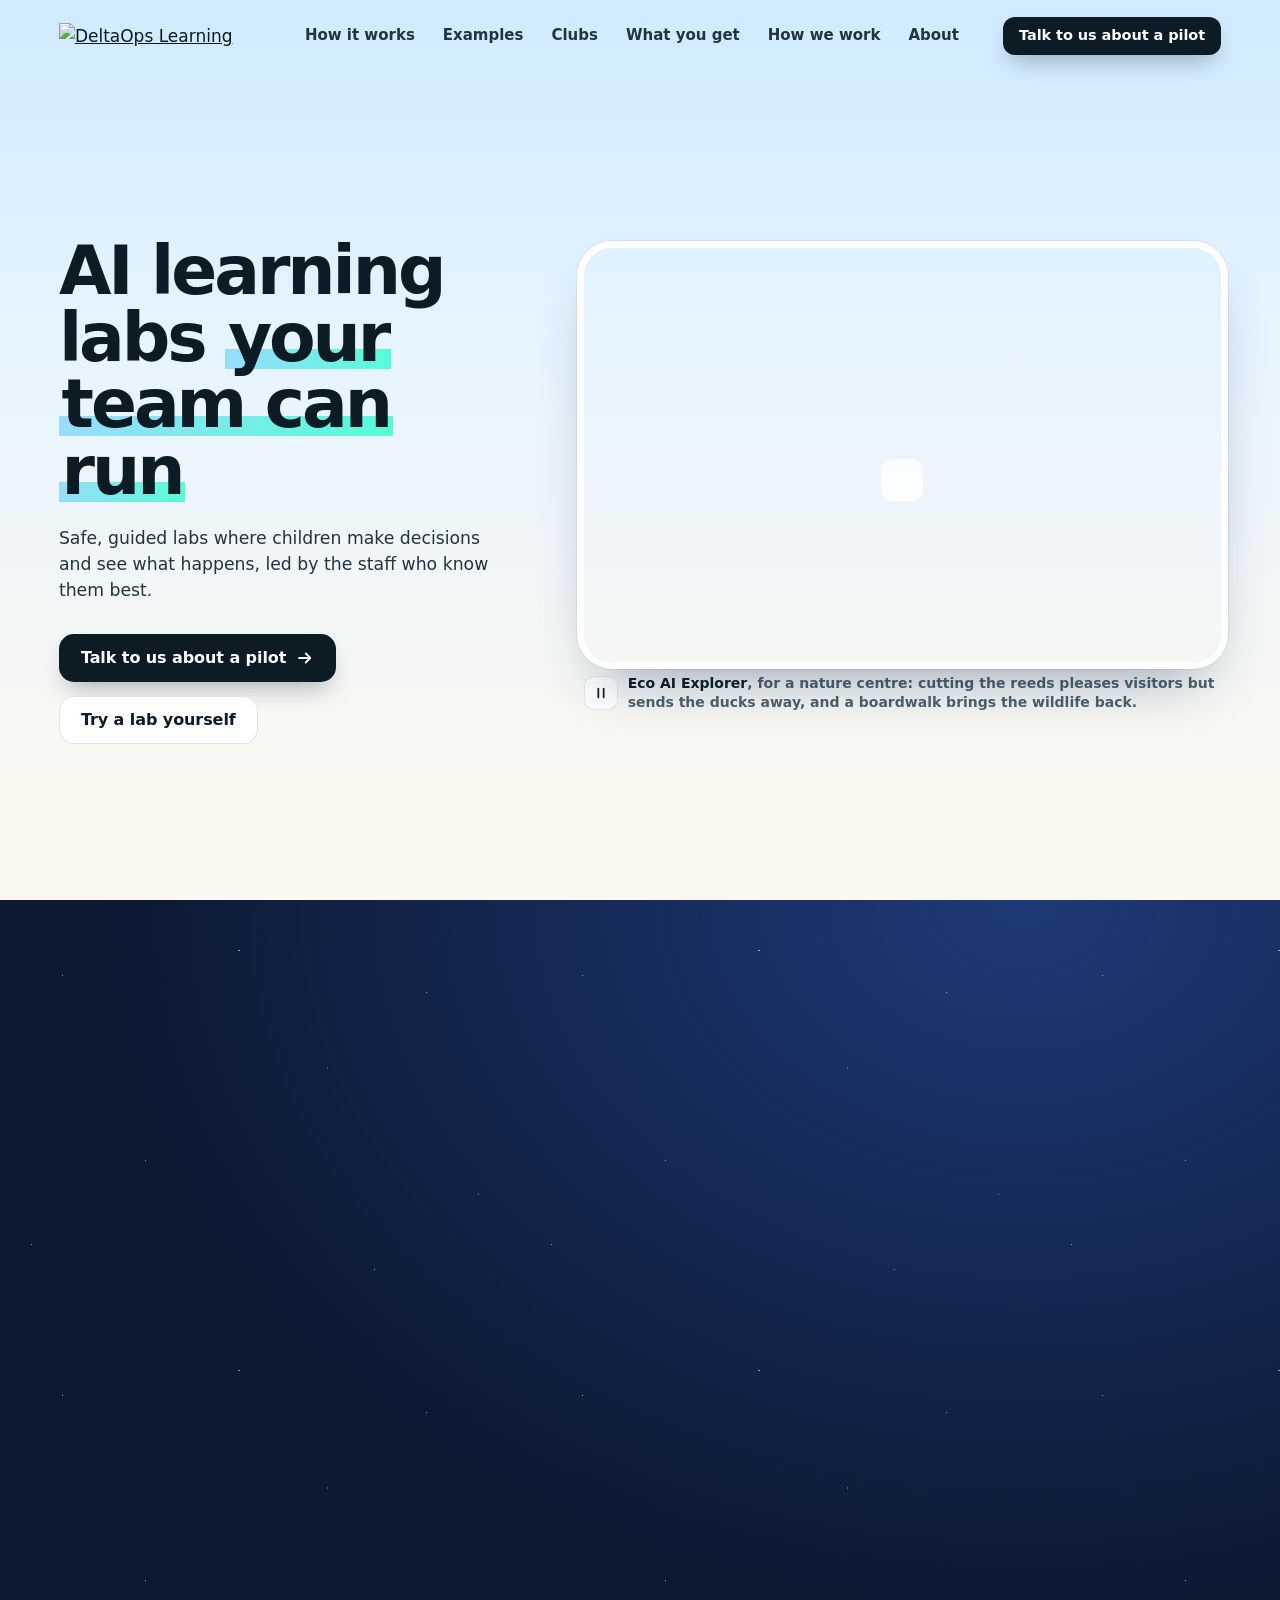
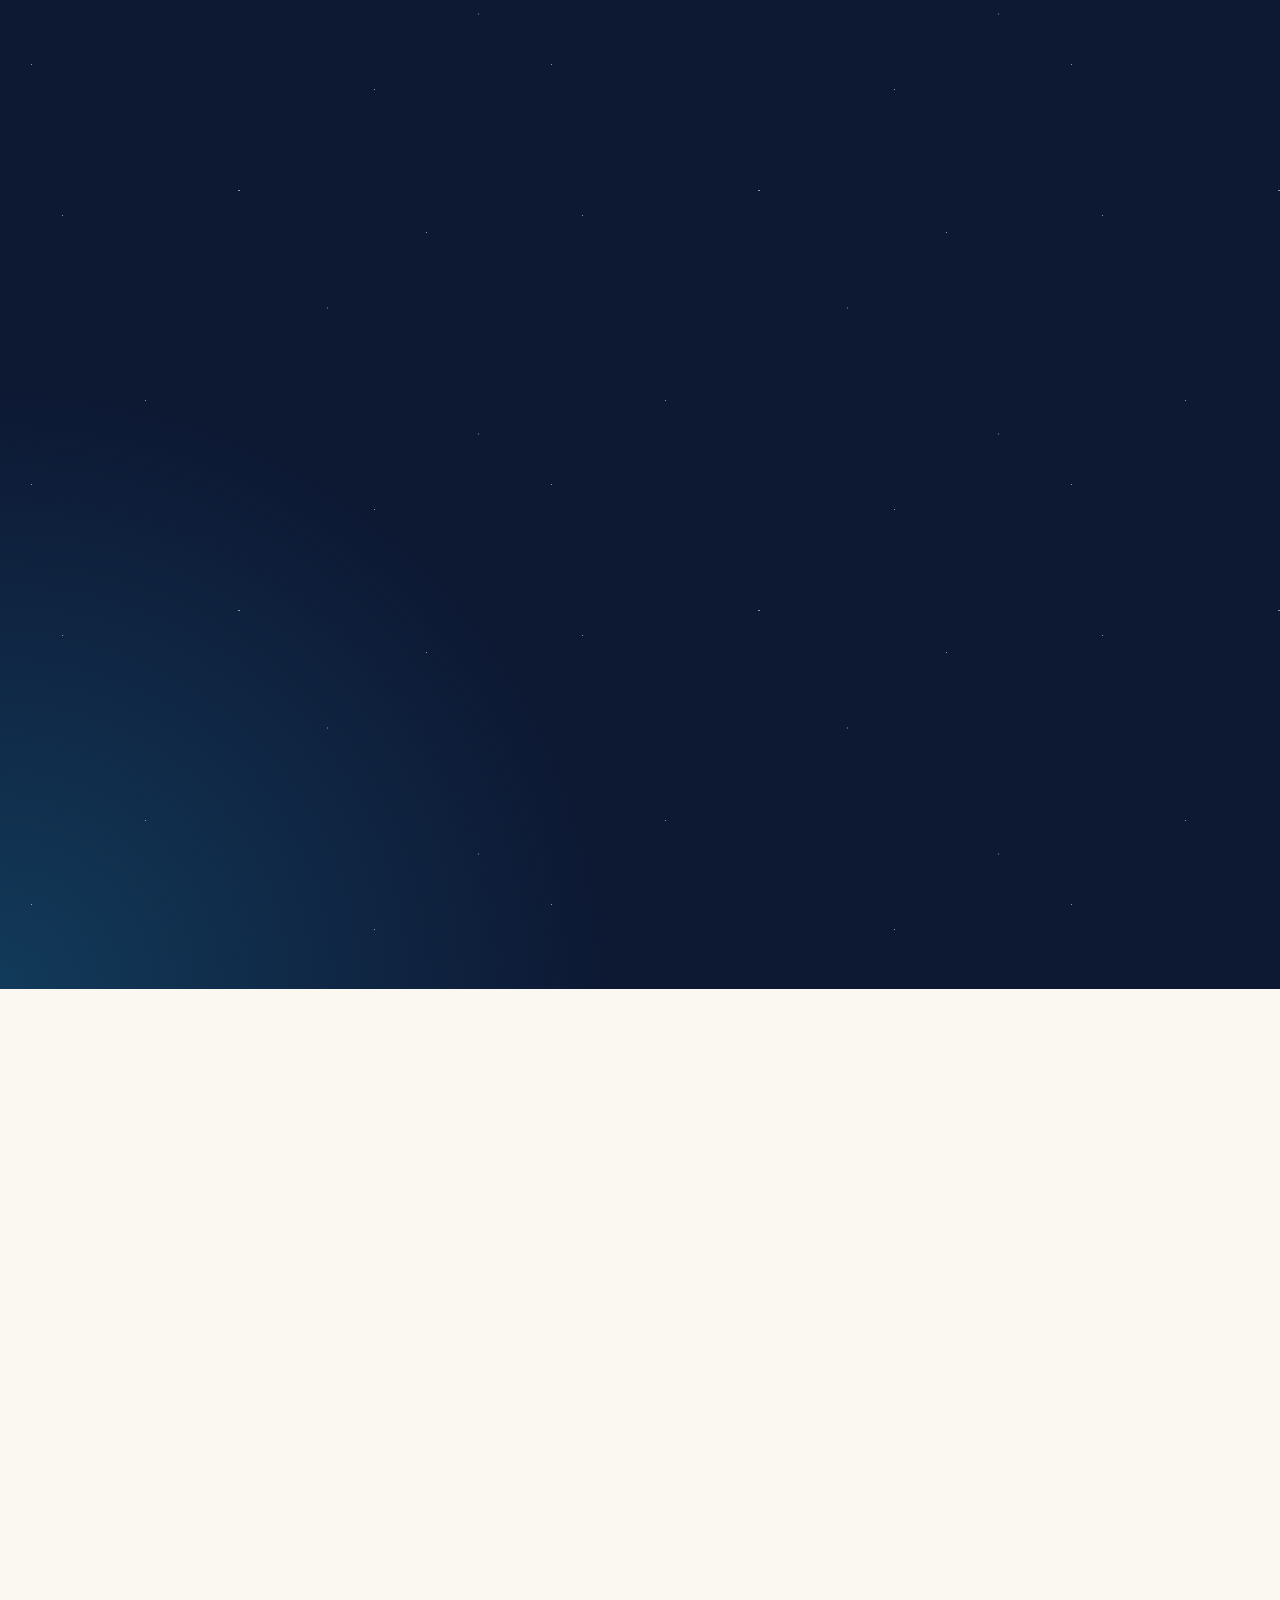
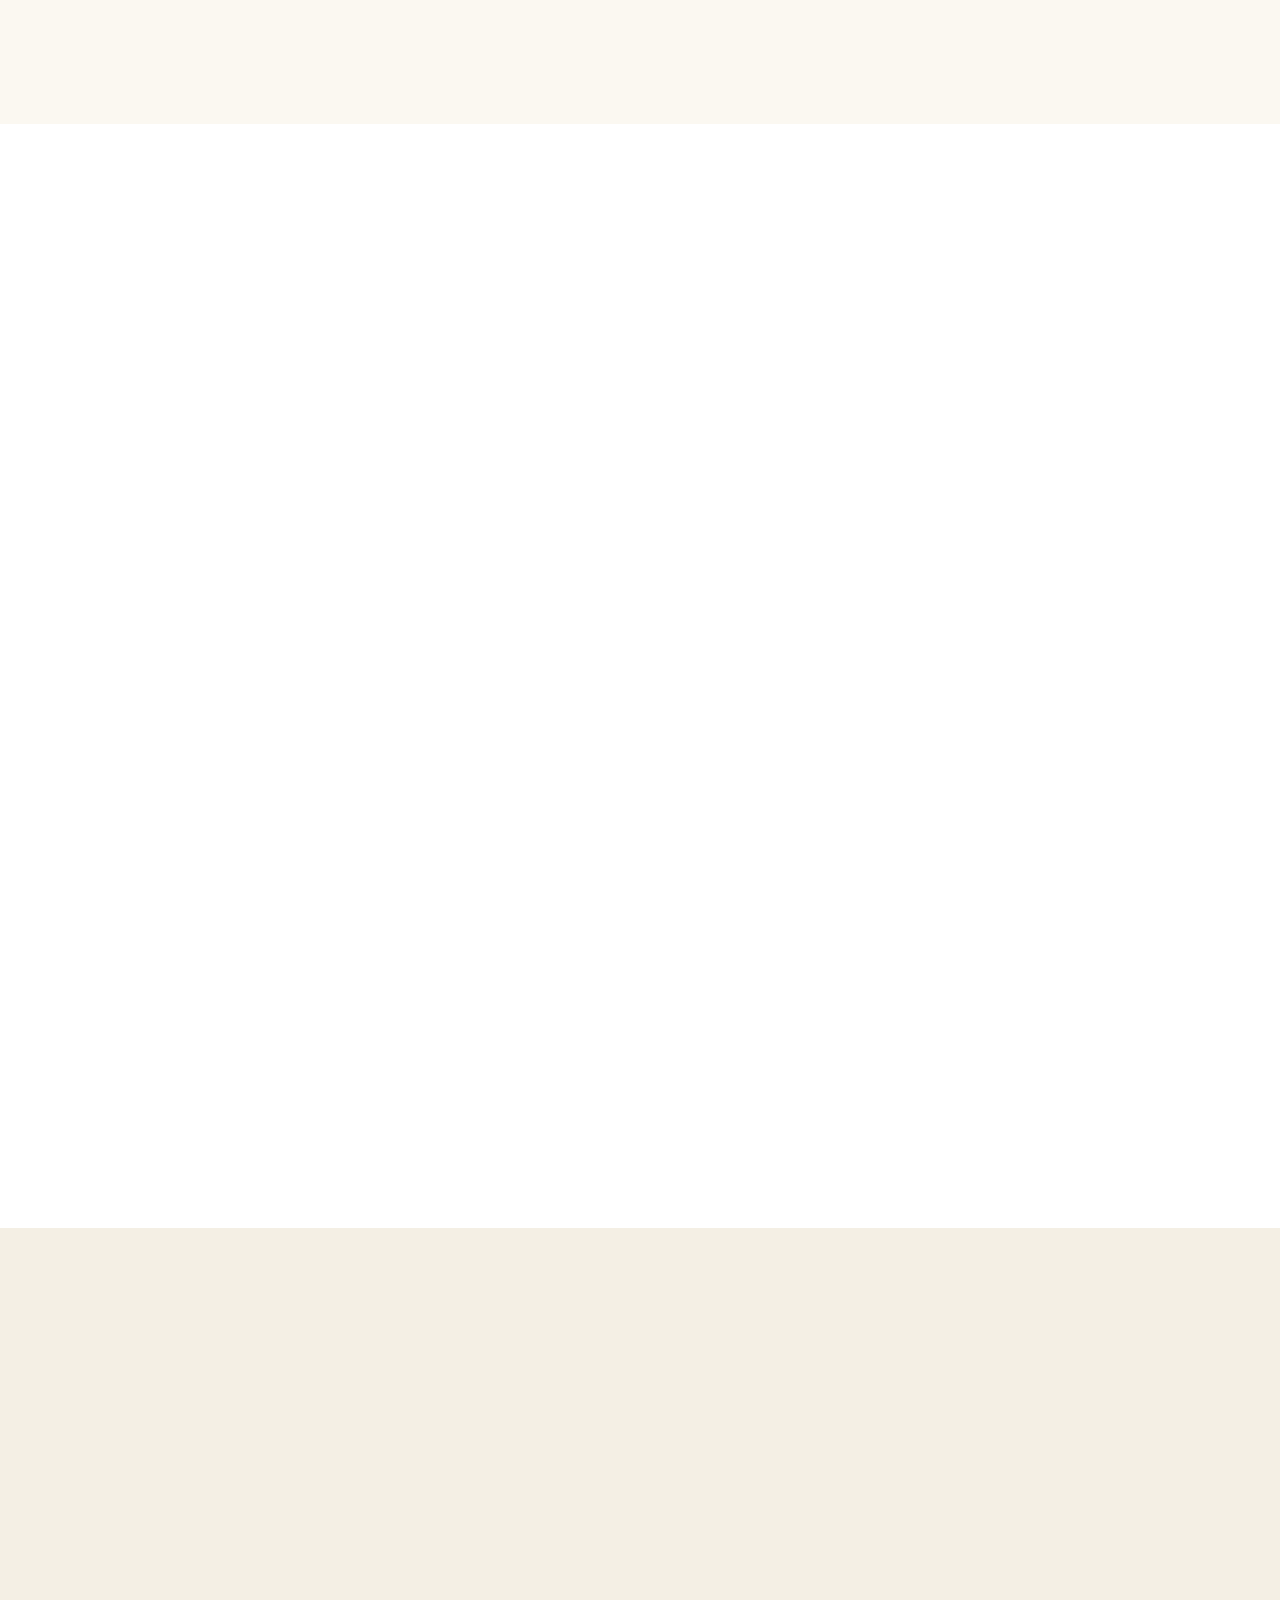
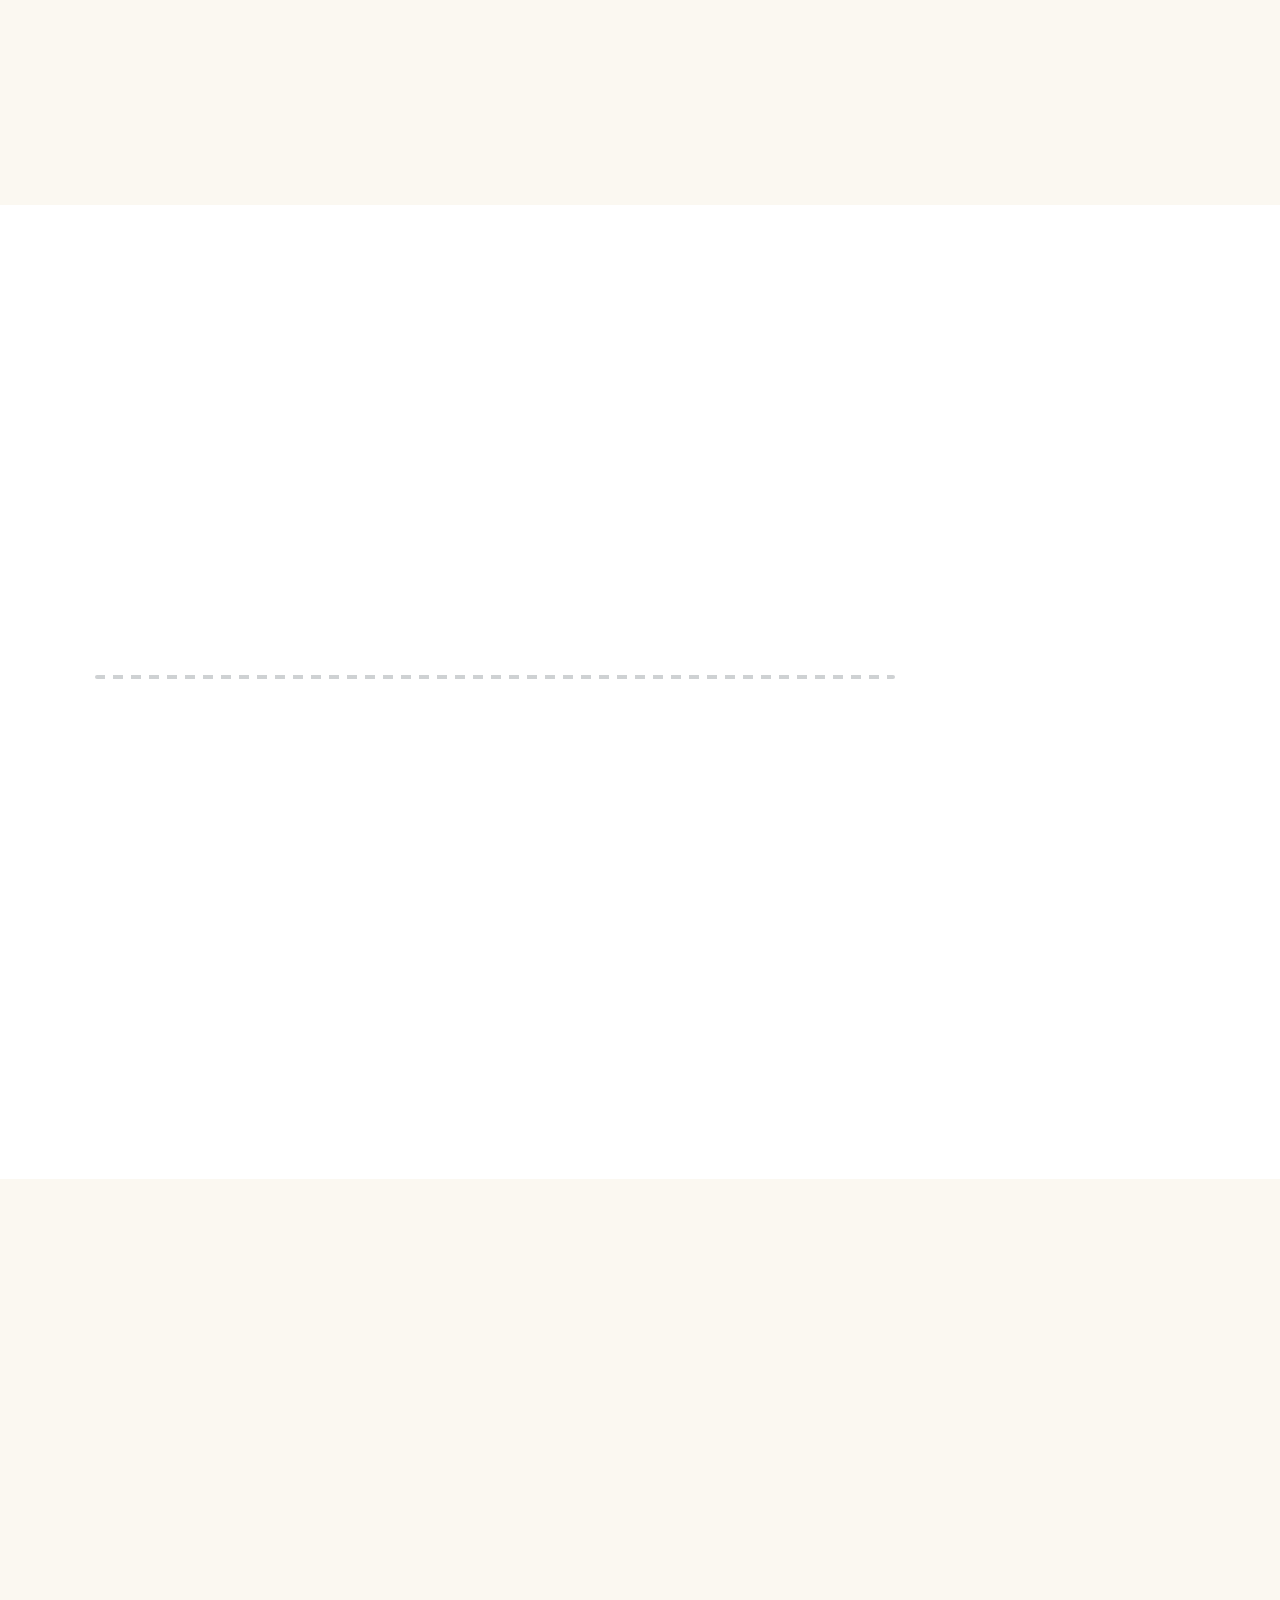
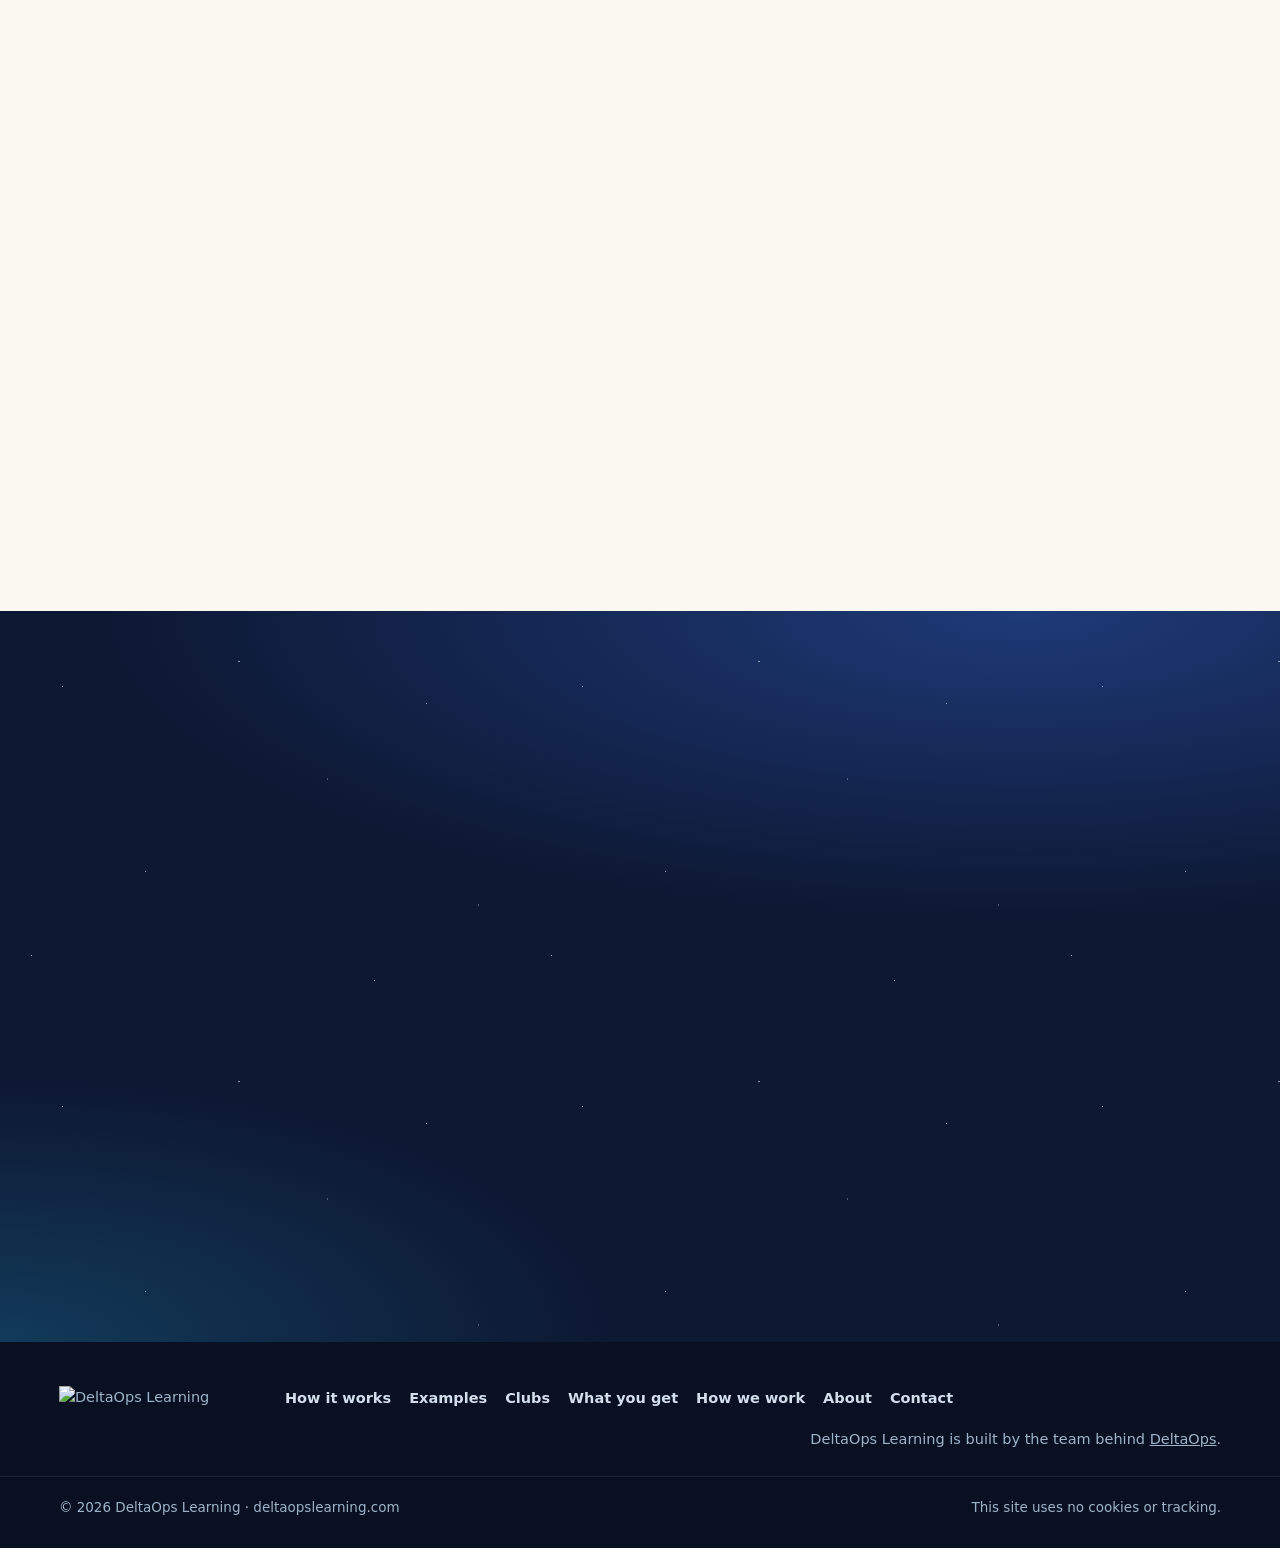
==== commit b220bdbe: "Calmer, more minimal design Remove the raised edges from buttons, cards and tabs, the floating cubes" ====
--- a/index.html
+++ b/index.html
@@ -24,8 +24,8 @@
 <link rel="preload" href="assets/fonts/inter.woff2" as="font" type="font/woff2" crossorigin>
 <link rel="modulepreload" href="js/vendor/three.module.min.js">
 <script>document.documentElement.classList.add('js')</script>
-<link rel="stylesheet" href="css/site.css?v=20261017d">
-<link rel="stylesheet" href="css/game.css?v=20261017d">
+<link rel="stylesheet" href="css/site.css?v=20261018c">
+<link rel="stylesheet" href="css/game.css?v=20261018b">
 <script type="application/ld+json">
 {"@context":"https://schema.org","@type":"Organization","name":"DeltaOps Learning","url":"https://deltaopslearning.com/","logo":"https://deltaopslearning.com/assets/logo-learning.svg","description":"Safe, guided AI learning labs for organisations that work with children."}
 </script>
@@ -78,7 +78,6 @@
 
 <!-- 1 · Hero: one message, one action, one game -->
 <section class="hero" id="top">
-  <div class="hero-sky" aria-hidden="true"><i class="cube k1"></i><i class="cube k2"></i><i class="cube k3"></i></div>
   <div class="wrap hero-grid">
     <div class="hero-copy">
       <h1 class="rise" style="--i:0">AI learning labs <span class="hl">your team can run</span></h1>
@@ -95,8 +94,6 @@
         <div class="gw-load" aria-hidden="true"><span></span></div>
       </div>
       <p class="gw-cap"><button class="gw-pause" type="button" aria-pressed="false" data-pause><svg aria-hidden="true"><use href="#i-pause"/></svg><span class="sr">Pause the lab preview</span></button><span><b>Eco AI Explorer</b>, for a nature centre: cutting the reeds pleases visitors but sends the ducks away, and a boardwalk brings the wildlife back.</span></p>
-      <div class="note n2" aria-hidden="true"><b>A clear mission</b></div>
-      <div class="note n3" aria-hidden="true"><b>Decisions with real results</b></div>
       <p class="sr" data-player-desc>Eco AI Explorer, for a nature centre: when children cut the reeds for a gravel path, the ducks leave, and when they choose a boardwalk instead, wildlife and visitors share the pond.</p>
     </div>
   </div>
@@ -260,7 +257,7 @@
   <div class="wrap">
     <div class="head centre cl-head">
       <p class="eyebrow reveal">AI Lab Club</p>
-      <h2 class="reveal">In one hour, each child finishes a build <span class="soft">and a film to share.</span></h2>
+      <h2 class="reveal">In one hour, each child builds something <span class="soft">and makes a film of it.</span></h2>
       <p class="lede reveal">In each one-hour session, children decide what to build, test it and leave with a short film and a picture.</p>
     </div>
 
@@ -339,7 +336,6 @@
       <p class="eyebrow reveal">What you get</p>
       <h2 class="reveal">Everything needed to deliver <span class="soft">a first session.</span></h2>
       <p class="lede reveal">We bring the lab and the training. You bring your knowledge of the children.</p>
-      <img class="pk-obj reveal" src="img/obj/chest.webp" alt="" width="320" height="320" loading="lazy">
     </div>
     <ul class="pk-list" data-stagger>
       <li class="reveal" style="--c:#2bb673"><span class="slot"><svg aria-hidden="true"><use href="#i-play"/></svg></span><div><b>Ready-to-use labs</b><span>Choose a starting point from our library: energy, water, food, space, sport or music.</span></div></li>
@@ -356,7 +352,6 @@
     <div class="head centre hw-head">
       <p class="eyebrow reveal">How we work</p>
       <h2 class="reveal">We build it with you, try it with one group, then <span class="soft">decide together what comes next.</span></h2>
-      <img class="hw-obj reveal" src="img/obj/trophy.webp" alt="" width="320" height="320" loading="lazy">
     </div>
     <ol class="ccs" data-stagger>
       <li class="reveal"><span class="ccs-n">1</span><h3>Design together</h3><p>We plan one experience around your group, setting and learning goals.</p></li>
@@ -421,7 +416,6 @@
 <section class="band close" id="contact">
   <div class="stars" aria-hidden="true"></div>
   <div class="wrap close-in">
-    <img class="close-bot" src="img/obj/bot.webp" alt="" width="320" height="320" loading="lazy">
     <p class="eyebrow reveal">Start a conversation</p>
     <h2 class="reveal">Could one of these labs work <span class="soft">for your children?</span></h2>
     <p class="close-sub reveal">Tell us who you work with, what you already offer and the topic you would like to explore.</p>
@@ -449,7 +443,7 @@
   </div>
 </footer>
 
-<script src="js/site.js?v=20261017d" defer></script>
-<script type="module" src="js/game/main.js?v=20261017d"></script>
+<script src="js/site.js?v=20261018b" defer></script>
+<script type="module" src="js/game/main.js?v=20261018b"></script>
 </body>
 </html>
--- a/css/site.css
+++ b/css/site.css
@@ -1,5 +1,5 @@
 /* Delta Learning · deltaopslearning.com
-   A light, playful product site built around live game windows.
+   A light, calm product site built around live game windows.
    Brand: DeltaOps navy and the blue to green gradient. Display: Bricolage Grotesque. Text and games: Inter.
    Fonts are self-hosted. */
 
@@ -44,23 +44,23 @@
 h2 { font-weight:760; font-size:clamp(34px, 4.7vw, 64px); line-height:1.02; letter-spacing:-.035em; text-wrap:balance; }
 h2 .soft, h1 .soft { color:var(--teal-2); }
 h3 { font-weight:720; font-size:21px; line-height:1.18; letter-spacing:-.015em; }
-.eyebrow { display:inline-flex; align-items:center; gap:8px; padding:7px 13px 7px 11px; border-radius:99px; background:#fff; box-shadow:inset 0 0 0 1.5px rgba(12,27,36,.1), 0 2px 0 rgba(12,27,36,.06); font:700 12.5px/1.2 var(--sans); letter-spacing:.07em; text-transform:uppercase; color:var(--ink-2); }
-.eyebrow::before { content:""; width:8px; height:8px; border-radius:50%; background:var(--grad); box-shadow:0 0 0 3px rgba(22,255,198,.18); }
+.eyebrow { display:inline-flex; align-items:center; gap:8px; font:700 12.5px/1.2 var(--sans); letter-spacing:.07em; text-transform:uppercase; color:var(--ink-2); }
+.eyebrow::before { content:""; width:6px; height:6px; border-radius:50%; background:var(--teal-2); }
 .cap { display:block; font:750 12px/1.3 var(--sans); letter-spacing:.08em; text-transform:uppercase; color:var(--teal); }
 .lede { font-size:clamp(18px, 1.45vw, 21px); line-height:1.45; font-weight:500; color:var(--ink-2); max-width:58ch; }
 .body { color:var(--muted); font-size:18px; max-width:56ch; }
 .head { display:grid; gap:18px; justify-items:start; margin-bottom:clamp(36px, 5vw, 60px); max-width:900px; }
 
 /* ---------- buttons ---------- */
-.btn { --bg:var(--ink); --fg:#fff; --lip:#000; display:inline-flex; align-items:center; gap:10px; padding:15px 22px; border:0; border-radius:15px; background:var(--bg); color:var(--fg); font:700 16px/1.1 var(--sans); letter-spacing:-.005em; text-decoration:none; cursor:pointer; box-shadow:0 4px 0 var(--lip), 0 12px 24px -8px rgba(12,27,36,.35); transition:transform .18s var(--ease), box-shadow .18s var(--ease), background .2s; white-space:nowrap; }
-.btn:hover { transform:translateY(-2px); box-shadow:0 6px 0 var(--lip), 0 16px 28px -8px rgba(12,27,36,.38); }
-.btn:active { transform:translateY(3px); box-shadow:0 1px 0 var(--lip), 0 6px 12px -6px rgba(12,27,36,.3); }
+.btn { --bg:var(--ink); --fg:#fff; --lip:#000; display:inline-flex; align-items:center; gap:10px; padding:15px 22px; border:0; border-radius:15px; background:var(--bg); color:var(--fg); font:700 16px/1.1 var(--sans); letter-spacing:-.005em; text-decoration:none; cursor:pointer; box-shadow:0 12px 24px -8px rgba(12,27,36,.35); transition:transform .18s var(--ease), box-shadow .18s var(--ease), background .2s; white-space:nowrap; }
+.btn:hover { box-shadow:0 10px 24px -12px rgba(12,27,36,.45); }
+.btn:active { box-shadow:none; opacity:.9; }
 .btn .arr { width:18px; height:18px; fill:none; stroke:currentColor; stroke-width:2.4; stroke-linecap:round; stroke-linejoin:round; transition:transform .2s var(--ease); }
 .btn:hover .arr { transform:translateX(3px); }
-.btn.ghost { --bg:#fff; --fg:var(--ink); --lip:rgba(12,27,36,.16); box-shadow:inset 0 0 0 2px rgba(12,27,36,.12), 0 4px 0 var(--lip); }
-.btn.ghost:hover { box-shadow:inset 0 0 0 2px rgba(12,27,36,.2), 0 6px 0 var(--lip); }
+.btn.ghost { --bg:#fff; --fg:var(--ink); --lip:rgba(12,27,36,.16); box-shadow:inset 0 0 0 1px rgba(12,27,36,.12); }
+.btn.ghost:hover { box-shadow:inset 0 0 0 1px rgba(12,27,36,.2); }
 .btn.light { --bg:var(--green); --fg:var(--ink); --lip:#0aa984; background:var(--grad); }
-.btn.ghost.light { --bg:rgba(255,255,255,.08); --fg:#fff; --lip:rgba(0,0,0,.35); background:rgba(255,255,255,.08); box-shadow:inset 0 0 0 2px rgba(255,255,255,.22), 0 4px 0 var(--lip); }
+.btn.ghost.light { --bg:rgba(255,255,255,.08); --fg:#fff; --lip:rgba(0,0,0,.35); background:rgba(255,255,255,.08); box-shadow:inset 0 0 0 1px rgba(255,255,255,.22); }
 .btn.sm { padding:11px 16px; font-size:14.5px; border-radius:12px; }
 .cta-row { display:flex; flex-wrap:wrap; gap:14px; }
 .more { display:inline-flex; align-items:center; gap:8px; font-weight:700; color:var(--teal); text-decoration:none; border-bottom:2px solid rgba(14,156,142,.3); padding-bottom:2px; }
@@ -70,7 +70,7 @@
 /* ---------- nav ---------- */
 .nav { position:fixed; inset:0 0 auto; z-index:50; transition:background .3s, box-shadow .3s, backdrop-filter .3s; }
 .nav-in { display:flex; align-items:center; gap:24px; height:72px; }
-.nav.solid { background:rgba(251,248,241,.86); backdrop-filter:saturate(1.4) blur(14px); -webkit-backdrop-filter:saturate(1.4) blur(14px); box-shadow:0 1px 0 rgba(12,27,36,.08); }
+.nav.solid { background:rgba(251,248,241,.86); backdrop-filter:saturate(1.4) blur(14px); -webkit-backdrop-filter:saturate(1.4) blur(14px); box-shadow:none; }
 .brand img { width:210px; height:auto; }
 .links { display:flex; align-items:center; gap:4px; margin-left:auto; }
 .links a { padding:9px 12px; border-radius:10px; font-weight:600; font-size:15px; text-decoration:none; color:var(--ink-2); transition:background .2s, color .2s; }
@@ -78,7 +78,7 @@
 .links a.on { color:var(--ink); background:rgba(22,255,198,.22); }
 .menu-cta { display:none !important; }
 .nav-cta { margin-left:8px; }
-.menu-btn { display:none; width:46px; height:46px; margin-left:auto; border:0; border-radius:12px; background:#fff; box-shadow:inset 0 0 0 1.5px rgba(12,27,36,.12); cursor:pointer; }
+.menu-btn { display:none; width:46px; height:46px; margin-left:auto; border:0; border-radius:12px; background:#fff; box-shadow:inset 0 0 0 1px rgba(12,27,36,.12); cursor:pointer; }
 .menu-btn i, .menu-btn i::before, .menu-btn i::after { display:block; width:20px; height:2.2px; margin:auto; border-radius:2px; background:var(--ink); position:relative; transition:transform .25s, background .2s; }
 .menu-btn i::before, .menu-btn i::after { content:""; position:absolute; left:0; }
 .menu-btn i::before { top:-6.5px; } .menu-btn i::after { top:6.5px; }
@@ -90,11 +90,11 @@
 
 /* ---------- sections ---------- */
 .band { position:relative; padding:clamp(64px, 7.6vw, 108px) 0; }
-.band.sky { background:var(--sky-bg); }
-.band.mint { background:var(--mint-bg); }
-.band.sun { background:var(--sun-bg); }
+.band.sky { background:#fff; }
+.band.mint { background:var(--paper-2); }
+.band.sun { background:#fff; }
 .band.night, .close { background:radial-gradient(120% 70% at 80% 0%, #1E3A78 0%, transparent 60%), radial-gradient(80% 60% at 0% 100%, #123A5A 0%, transparent 60%), var(--night); color:#fff; }
-.night .eyebrow, .close .eyebrow { background:rgba(255,255,255,.08); color:#d9e8ff; box-shadow:inset 0 0 0 1.5px rgba(255,255,255,.14); }
+.night .eyebrow, .close .eyebrow { background:rgba(255,255,255,.08); color:#d9e8ff; box-shadow:inset 0 0 0 1px rgba(255,255,255,.14); }
 .night h2 .soft, .close h2 .soft { color:var(--mint); }
 .night .lede, .close .lede { color:#cfdcf2; }
 .night .cap, .close .cap { color:var(--mint); }
@@ -116,7 +116,7 @@
 .cube.k3 { --t:#d9eeff; --l:#8cc8ff; --r:#59a6f0; right:4%; top:620px; width:28px; height:32px; animation-delay:-4s; }
 @keyframes float { 50% { transform:translateY(-14px) rotate(6deg); } }
 .hero-grid { position:relative; display:grid; grid-template-columns:minmax(0, 5.2fr) minmax(0, 7fr); gap:clamp(28px, 4vw, 64px); align-items:center; padding-bottom:56px; }
-.sticker { display:inline-flex; align-items:center; gap:9px; max-width:100%; padding:8px 14px 8px 10px; border-radius:99px; background:#fff; font:700 13px/1.3 var(--sans); color:var(--ink-2); box-shadow:0 3px 0 rgba(12,27,36,.08), inset 0 0 0 1.5px rgba(12,27,36,.08); }
+.sticker { display:inline-flex; align-items:center; gap:9px; max-width:100%; padding:8px 14px 8px 10px; border-radius:99px; background:#fff; font:700 13px/1.3 var(--sans); color:var(--ink-2); box-shadow:inset 0 0 0 1px rgba(12,27,36,.08); }
 .sticker .dot { flex:none; width:9px; height:9px; border-radius:50%; background:var(--grad); box-shadow:0 0 0 4px rgba(22,255,198,.2); }
 h1 { margin:22px 0 22px; font-weight:800; font-size:clamp(44px, 5.3vw, 80px); line-height:.98; letter-spacing:-.045em; text-wrap:balance; }
 h1 .hl { position:relative; -webkit-box-decoration-break:clone; box-decoration-break:clone; background:linear-gradient(100deg, rgba(89,199,252,.55), rgba(22,255,198,.7)); background-size:100% .3em; background-repeat:no-repeat; background-position:0 88%; padding:0 .04em; }
@@ -133,10 +133,10 @@
 .gw-fic { position:absolute; right:12px; bottom:10px; z-index:3; font:700 10.5px/1 var(--sans); letter-spacing:.08em; text-transform:uppercase; color:rgba(12,27,36,.55); background:rgba(255,255,255,.7); padding:5px 8px; border-radius:6px; pointer-events:none; }
 .gw-cap { display:flex; align-items:center; gap:10px; margin-top:12px; font-size:14px; line-height:1.35; font-weight:600; color:var(--muted); }
 .gw-cap b { color:var(--ink); }
-.gw-pause { flex:none; width:34px; height:34px; border:0; border-radius:10px; display:grid; place-items:center; background:#fff; box-shadow:0 3px 0 rgba(12,27,36,.12), inset 0 0 0 1.5px rgba(12,27,36,.1); cursor:pointer; }
+.gw-pause { flex:none; width:34px; height:34px; border:0; border-radius:10px; display:grid; place-items:center; background:#fff; box-shadow:inset 0 0 0 1px rgba(12,27,36,.1); cursor:pointer; }
 .gw-pause svg { width:16px; height:16px; fill:none; stroke:var(--ink); stroke-width:2.6; stroke-linecap:round; }
 .gw-pause[aria-pressed="true"] svg { fill:var(--ink); stroke-width:1.5; }
-.note { position:absolute; z-index:4; pointer-events:none; font:800 13px/1 var(--sans); color:var(--ink); background:var(--sun); padding:8px 11px; border-radius:10px; box-shadow:0 3px 0 rgba(0,0,0,.14); rotate:-4deg; opacity:0; transition:opacity .5s, translate .5s var(--pop); translate:0 8px; }
+.note { position:absolute; z-index:4; pointer-events:none; font:800 13px/1 var(--sans); color:var(--ink); background:var(--sun); padding:8px 11px; border-radius:10px; box-shadow:none; rotate:-4deg; opacity:0; transition:opacity .5s, translate .5s var(--pop); translate:0 8px; }
 .note::after { content:""; position:absolute; width:26px; height:20px; border:2.5px solid var(--ink); border-color:var(--ink) transparent transparent var(--ink); border-radius:50% 0 0 0; }
 .note.n2 { left:-86px; top:96px; background:#fff; rotate:3deg; }
 .note.n2::after { right:-22px; top:24px; rotate:150deg; }
@@ -147,18 +147,23 @@
 
 
 /* ---------- the Eco Town demo ---------- */
-.flow { position:relative; display:grid; grid-template-columns:repeat(4, minmax(0, 1fr)); gap:12px; margin-bottom:28px; counter-reset:step; }
-.flow::before { content:""; position:absolute; left:24px; right:calc((100% - 36px) / 4 - 24px); top:24px; border-top:3px dashed rgba(255,255,255,.18); }
-.flow li { position:relative; display:grid; justify-items:start; gap:6px; text-align:left; }
-.flow li::before { content:""; width:48px; height:48px; border-radius:16px; background:var(--night-2); box-shadow:inset 0 0 0 2px rgba(255,255,255,.16); transition:background .35s, box-shadow .35s, transform .35s var(--pop); }
-.flow li::after { content:counter(step); counter-increment:step; position:absolute; top:0; left:0; width:48px; height:48px; display:grid; place-items:center; font:800 17px/1 var(--sans); color:#9fb3d9; }
+.flow { position:relative; display:flex; justify-content:space-between; gap:12px; margin-bottom:28px; counter-reset:step; }
+.flow::before { content:""; position:absolute; left:24px; right:24px; top:24px; border-top:3px dashed rgba(255,255,255,.18); }
+/* the steps spread across the full width: the first sits at the left edge, the last at the right */
+.flow li { position:relative; display:grid; justify-items:center; gap:6px; text-align:center; }
+.flow li:first-child { justify-items:start; text-align:left; }
+.flow li:last-child { justify-items:end; text-align:right; }
+.flow li::before { content:""; width:48px; height:48px; border-radius:16px; background:var(--night-2); box-shadow:inset 0 0 0 1px rgba(255,255,255,.16); transition:background .35s, box-shadow .35s, transform .35s var(--pop); }
+.flow li::after { content:counter(step); counter-increment:step; position:absolute; top:0; left:50%; translate:-50% 0; width:48px; height:48px; display:grid; place-items:center; font:800 17px/1 var(--sans); color:#9fb3d9; }
+.flow li:first-child::after { left:0; translate:none; }
+.flow li:last-child::after { left:auto; right:0; translate:none; }
 .flow b { font:750 15px/1.2 var(--sans); }
 .flow span { font-size:13px; color:#9fb3d9; line-height:1.3; }
-.flow li.done::before { background:var(--night-3); box-shadow:inset 0 0 0 2px var(--mint); }
+.flow li.done::before { background:var(--night-3); box-shadow:inset 0 0 0 1px var(--mint); }
 .flow li.done::after { color:var(--mint); }
 .flow li.on::before { background:var(--grad); box-shadow:0 0 0 6px rgba(22,255,198,.18), 0 0 24px rgba(22,255,198,.45); transform:scale(1.08) rotate(-4deg); }
 .flow li.on::after { color:var(--ink); }
-.demo { display:grid; grid-template-columns:minmax(0, 1.55fr) minmax(0, 1fr); grid-template-areas:"game side" "chart side"; grid-template-rows:auto 1fr; gap:14px 18px; padding:14px; border-radius:32px; background:rgba(255,255,255,.05); box-shadow:inset 0 0 0 1.5px rgba(255,255,255,.1); }
+.demo { display:grid; grid-template-columns:minmax(0, 1.55fr) minmax(0, 1fr); grid-template-areas:"game side" "chart side"; grid-template-rows:auto 1fr; gap:14px 18px; padding:14px; border-radius:32px; background:rgba(255,255,255,.05); box-shadow:inset 0 0 0 1px rgba(255,255,255,.1); }
 .demo-gw { grid-area:game; aspect-ratio:16/10.4; border-radius:22px; }
 .demo-side { grid-area:side; align-self:start; }
 .chart { grid-area:chart; }
@@ -169,24 +174,24 @@
 .dm-status { position:absolute; left:50%; bottom:1.1em; transform:translateX(-50%); padding:.55em 1em; border-radius:99px; background:#fff; color:#10202b; font:800 1.05em/1 var(--sans); white-space:nowrap; box-shadow:0 .25em 0 rgba(0,0,0,.25); }
 .dm-status::before { content:""; display:inline-block; width:.6em; height:.6em; margin-right:.5em; border-radius:50%; background:#1fb45f; vertical-align:.05em; }
 .dm-status.warn::before { background:#f0a030; } .dm-status.bad { background:#ff5d5d; color:#fff; } .dm-status.bad::before { background:#fff; }
-.chart { padding:14px 16px 12px; border-radius:20px; background:rgba(5,12,30,.45); box-shadow:inset 0 0 0 1.5px rgba(255,255,255,.08); font-family:var(--sans); }
+.chart { padding:14px 16px 12px; border-radius:20px; background:rgba(5,12,30,.45); box-shadow:inset 0 0 0 1px rgba(255,255,255,.08); font-family:var(--sans); }
 .chart-head { display:flex; justify-content:space-between; align-items:center; gap:10px; flex-wrap:wrap; margin-bottom:8px; }
 .legend { display:flex; flex-wrap:wrap; align-items:center; gap:4px 12px; font-size:12px; font-weight:600; color:#b9c8e6; }
 .legend > span { display:inline-flex; align-items:center; gap:5px; white-space:nowrap; }
 .legend i { display:inline-block; width:10px; height:10px; border-radius:3px; }
 .k-sun { background:var(--sunc); } .k-wind { background:var(--windc); } .k-bat { background:var(--batc); } .k-gas { background:var(--gasc); }
-.k-short { background:repeating-linear-gradient(45deg, var(--short) 0 2px, transparent 2px 4px); box-shadow:inset 0 0 0 1.5px var(--short); }
+.k-short { background:repeating-linear-gradient(45deg, var(--short) 0 2px, transparent 2px 4px); box-shadow:inset 0 0 0 1px var(--short); }
 .chart-plot { position:relative; }
 .chart svg { display:block; width:100%; height:120px; }
 .chart-empty { position:absolute; inset:0; display:grid; place-items:center; pointer-events:none; }
-.chart-empty span { padding:9px 14px; border-radius:12px; background:#101c3c; box-shadow:0 0 0 6px #101c3c, inset 0 0 0 1.5px rgba(255,255,255,.14); font:750 14px/1.2 var(--sans); color:#dbe6ff; }
+.chart-empty span { padding:9px 14px; border-radius:12px; background:#101c3c; box-shadow:0 0 0 6px #101c3c, inset 0 0 0 1px rgba(255,255,255,.14); font:750 14px/1.2 var(--sans); color:#dbe6ff; }
 .scrub { margin-top:8px; }
 .scrub input { width:100%; accent-color:var(--green); cursor:pointer; }
 .scrub input:disabled { opacity:.45; cursor:not-allowed; }
 .scrub-ticks { display:flex; justify-content:space-between; font-size:11.5px; font-weight:600; color:#8fa3c9; }
 .demo-side { display:flex; flex-direction:column; gap:14px; padding:22px; border-radius:22px; background:#fff; color:var(--ink); font-family:var(--sans); min-width:0; }
-.guide-head { display:flex; align-items:center; gap:12px; padding-bottom:14px; border-bottom:1.5px solid #eef1f3; }
-.guide-ico { flex:none; width:46px; height:46px; display:grid; place-items:center; border-radius:14px; background:var(--ink); box-shadow:0 3px 0 #000; }
+.guide-head { display:flex; align-items:center; gap:12px; padding-bottom:14px; border-bottom:1px solid #eef1f3; }
+.guide-ico { flex:none; width:46px; height:46px; display:grid; place-items:center; border-radius:14px; background:var(--ink); box-shadow:none; }
 .guide-ico svg { width:26px; height:26px; fill:none; stroke:var(--green); stroke-width:1.8; stroke-linecap:round; }
 .guide-head b { display:block; font-weight:800; font-size:17px; }
 .guide-head span { font-size:13px; color:var(--muted); }
@@ -195,23 +200,23 @@
 .pick { font-size:14px; font-weight:650; color:var(--muted); }
 .cards { display:grid; gap:10px; }
 .cards.busy { pointer-events:none; }
-.card { display:flex; align-items:center; gap:12px; width:100%; padding:13px 14px; border:0; border-radius:15px; background:#fff; text-align:left; font-weight:650; font-size:15.5px; line-height:1.3; cursor:pointer; box-shadow:0 4px 0 #d3dbe1, inset 0 0 0 2px #e4e9ed; transition:transform .15s var(--ease), box-shadow .15s, background .2s, color .2s; }
-.card:hover { transform:translateY(-2px); box-shadow:0 6px 0 #d3dbe1, inset 0 0 0 2px #cfd8de; }
-.card:active { transform:translateY(3px); box-shadow:0 1px 0 #d3dbe1, inset 0 0 0 2px #cfd8de; }
+.card { display:flex; align-items:center; gap:12px; width:100%; padding:13px 14px; border:0; border-radius:15px; background:#fff; text-align:left; font-weight:650; font-size:15.5px; line-height:1.3; cursor:pointer; box-shadow:inset 0 0 0 1px #e4e9ed; transition:transform .15s var(--ease), box-shadow .15s, background .2s, color .2s; }
+.card:hover { box-shadow:inset 0 0 0 1px #cfd8de; }
+.card:active { box-shadow:inset 0 0 0 1px #b9c4cc; }
 .card-n { flex:none; width:34px; height:34px; display:grid; place-items:center; border-radius:10px; background:#e9f7f5; color:var(--teal); font-weight:900; }
-.card[aria-pressed="true"] { background:var(--ink); color:#fff; box-shadow:0 4px 0 #000; }
+.card[aria-pressed="true"] { background:var(--ink); color:#fff; box-shadow:none; }
 .card[aria-pressed="true"] .card-n { background:var(--grad); color:var(--ink); }
 .card.tried:not([aria-pressed="true"]) .card-n::after { content:"✓"; font-size:12px; margin-left:1px; }
-.howto { display:grid; gap:10px; counter-reset:ht; margin-top:4px; padding-top:16px; border-top:1.5px dashed #e3e8ec; }
+.howto { display:grid; gap:10px; counter-reset:ht; margin-top:4px; padding-top:16px; border-top:1px dashed #e3e8ec; }
 .howto li { position:relative; padding-left:40px; font-size:14.5px; color:var(--muted); line-height:1.4; counter-increment:ht; }
-.howto li::before { content:counter(ht); position:absolute; left:0; top:-2px; width:28px; height:28px; display:grid; place-items:center; border-radius:9px; background:var(--sun-bg); color:#9a6a00; font-weight:850; font-size:13px; box-shadow:inset 0 0 0 1.5px #ffe7a0; }
+.howto li::before { content:counter(ht); position:absolute; left:0; top:-2px; width:28px; height:28px; display:grid; place-items:center; border-radius:9px; background:var(--sun-bg); color:#9a6a00; font-weight:850; font-size:13px; box-shadow:inset 0 0 0 1px #ffe7a0; }
 .howto b { color:var(--ink); }
-.result, .outcome { display:grid; gap:14px; margin-top:8px; padding-top:18px; border-top:1.5px dashed #e3e8ec; animation:rise .45s var(--pop); }
+.result, .outcome { display:grid; gap:14px; margin-top:8px; padding-top:18px; border-top:1px dashed #e3e8ec; animation:rise .45s var(--pop); }
 .says .cap, .facil .cap, .outcome .cap { margin-bottom:6px; }
 .paths { display:flex; align-items:center; gap:14px; margin-top:auto; padding:14px 16px; border-radius:16px; background:var(--ink); color:#c8d6de; font-size:13.5px; line-height:1.35; }
 .paths b { font:800 36px/1 var(--display); letter-spacing:-.04em; background:var(--grad); -webkit-background-clip:text; background-clip:text; color:transparent; }
 .says p { font-size:15.5px; line-height:1.45; }
-.assumed { display:flex; flex-direction:column; gap:6px; padding:12px 14px; border-radius:14px; background:#ecf8f5; box-shadow:inset 0 0 0 1.5px #c4ebe2; }
+.assumed { display:flex; flex-direction:column; gap:6px; padding:12px 14px; border-radius:14px; background:#ecf8f5; box-shadow:inset 0 0 0 1px #c4ebe2; }
 .assumed .tag { background:var(--teal); }
 .tag { align-self:flex-start; font:800 11px/1 var(--sans); letter-spacing:.07em; text-transform:uppercase; padding:5px 8px; border-radius:99px; background:var(--coral); color:#fff; }
 .assumed p { font-size:15px; font-weight:600; }
@@ -223,16 +228,16 @@
 .meters i b.low { background:linear-gradient(90deg, #ff6a4a, #ffa25a); }
 .meters em { font-style:normal; font-weight:850; text-align:right; font-variant-numeric:tabular-nums; }
 .tradeoff { font-size:14.5px; color:var(--muted); }
-.facil { padding:12px 14px; border-radius:14px; background:#fff6d6; box-shadow:inset 0 0 0 1.5px #ffe7a0; rotate:-.6deg; }
+.facil { padding:12px 14px; border-radius:14px; background:#fff6d6; box-shadow:inset 0 0 0 1px #ffe7a0; rotate:-.6deg; }
 .facil .cap { color:#9a6a00; }
 .facil p { font-weight:650; font-size:15px; }
 .result-actions { display:flex; flex-wrap:wrap; gap:10px; }
 .outcome-title { font-family:var(--display); font-weight:750; font-size:24px; letter-spacing:-.02em; }
 .outcome dl { display:grid; gap:6px; }
-.outcome dl div { display:grid; grid-template-columns:96px 1fr; gap:10px; font-size:14.5px; padding:8px 0; border-bottom:1.5px solid #eef1f3; }
+.outcome dl div { display:grid; grid-template-columns:96px 1fr; gap:10px; font-size:14.5px; padding:8px 0; border-bottom:1px solid #eef1f3; }
 .outcome dt { font-weight:750; color:var(--muted); }
 .outcome-note { font-size:14px; color:var(--muted); }
-.demo > .path { padding:14px 16px; border-radius:20px; background:rgba(5,12,30,.45); box-shadow:inset 0 0 0 1.5px rgba(255,255,255,.08); font-family:var(--sans); }
+.demo > .path { padding:14px 16px; border-radius:20px; background:rgba(5,12,30,.45); box-shadow:inset 0 0 0 1px rgba(255,255,255,.08); font-family:var(--sans); }
 .path ol { display:grid; gap:8px; margin-top:8px; }
 .path li { display:grid; grid-template-columns:26px 1fr auto; align-items:center; gap:10px; font-size:14px; color:#dbe6ff; }
 .path li span:first-child { width:26px; height:26px; border-radius:8px; display:grid; place-items:center; background:var(--grad); color:var(--ink); font-weight:850; font-size:12px; }
@@ -242,7 +247,7 @@
 
 /* ---------- demo: a light frame around the loop ---------- */
 .mission .cap { margin-bottom:5px; }
-.learn { margin-top:16px; border-radius:20px; background:rgba(255,255,255,.05); box-shadow:inset 0 0 0 1.5px rgba(255,255,255,.1); }
+.learn { margin-top:16px; border-radius:20px; background:rgba(255,255,255,.05); box-shadow:inset 0 0 0 1px rgba(255,255,255,.1); }
 .learn summary { display:flex; align-items:center; gap:12px; padding:16px 20px; cursor:pointer; font-weight:700; color:#fff; list-style:none; border-radius:20px; }
 .learn summary::-webkit-details-marker { display:none; }
 .learn summary::before { content:"+"; flex:none; width:28px; height:28px; display:grid; place-items:center; border-radius:9px; background:var(--grad); color:var(--ink); font-weight:900; font-size:18px; line-height:1; transition:rotate .25s var(--ease); }
@@ -257,18 +262,18 @@
 /* ---------- why organisations use it: three reasons ---------- */
 .head.centre { justify-items:start; text-align:left; margin-left:0; margin-right:0; }
 .why { display:grid; grid-template-columns:repeat(3, minmax(0, 1fr)); gap:20px; }
-.why li { display:grid; gap:14px; align-content:start; padding:24px 26px 28px; border-radius:var(--r); background:#fff; box-shadow:inset 0 4px 0 var(--c), inset 0 0 0 1.5px var(--rule), 0 2px 0 rgba(12,27,36,.04); }
+.why li { display:grid; gap:14px; align-content:start; padding:24px 26px 28px; border-radius:var(--r); background:#fff; box-shadow:inset 0 4px 0 var(--c), inset 0 0 0 1px var(--rule); }
 .why img { width:108px; height:108px; margin:-4px 0 -4px -8px; filter:drop-shadow(0 14px 12px rgba(12,27,36,.16)); }
 .why h3 { font-size:23px; margin-bottom:8px; }
 .why p { color:var(--muted); font-size:16px; }
 .today { max-width:720px; margin:26px 0 0; text-align:left; font-size:14.5px; color:var(--muted); }
 
 /* ---------- one platform, different worlds: three examples in one component ---------- */
-.ws { padding:14px; border-radius:32px; background:#fff; box-shadow:0 2px 0 rgba(12,27,36,.05), 0 30px 60px -36px rgba(12,40,80,.45); }
+.ws { padding:14px; border-radius:32px; background:#fff; box-shadow:0 30px 60px -36px rgba(12,40,80,.45); }
 .ws-tabs { display:grid; grid-template-columns:repeat(4, minmax(0, 1fr)); gap:10px; margin-bottom:14px; }
-.ws-tabs button { display:flex; align-items:center; gap:12px; min-width:0; padding:12px 14px; border:0; border-radius:18px; background:var(--paper); text-align:left; cursor:pointer; box-shadow:inset 0 0 0 1.5px rgba(12,27,36,.08); transition:transform .2s var(--ease), box-shadow .2s, background .2s; }
-.ws-tabs button:hover { transform:translateY(-2px); }
-.ws-tabs button[aria-selected="true"] { background:#fff; box-shadow:0 4px 0 var(--c), inset 0 0 0 2.5px var(--c); transform:translateY(-2px); }
+.ws-tabs button { display:flex; align-items:center; gap:12px; min-width:0; padding:12px 14px; border:0; border-radius:18px; background:var(--paper); text-align:left; cursor:pointer; box-shadow:inset 0 0 0 1px rgba(12,27,36,.08); transition:transform .2s var(--ease), box-shadow .2s, background .2s; }
+.ws-tabs button:hover { background:#fff; }
+.ws-tabs button[aria-selected="true"] { background:#fff; box-shadow:inset 0 0 0 1.5px var(--c); }
 .ws-tabs button > span:last-child { min-width:0; }
 .ws-tabs b { display:block; font-weight:750; font-size:16px; line-height:1.2; }
 .ws-tabs small { display:block; font-size:13px; color:var(--muted); font-weight:600; }
@@ -293,7 +298,7 @@
 .pk-head { display:grid; gap:18px; justify-items:start; }
 .pk-obj { width:clamp(180px, 17vw, 250px); height:auto; margin-top:6px; filter:drop-shadow(0 22px 20px rgba(12,27,36,.18)); animation:bob 5s ease-in-out infinite; }
 .pk-list { display:grid; grid-template-columns:1fr 1fr; gap:14px; }
-.pk-list li { display:grid; grid-template-columns:54px 1fr; gap:16px; align-items:start; padding:20px; border-radius:22px; background:#fff; box-shadow:inset 0 0 0 1.5px var(--rule), 0 2px 0 rgba(12,27,36,.04); }
+.pk-list li { display:grid; grid-template-columns:54px 1fr; gap:16px; align-items:start; padding:20px; border-radius:22px; background:#fff; box-shadow:inset 0 0 0 1px var(--rule); }
 .slot { width:54px; height:54px; display:grid; place-items:center; border-radius:16px; background:var(--c); box-shadow:inset 0 -4px 0 rgba(0,0,0,.2), 0 0 0 3px color-mix(in srgb, var(--c) 25%, transparent); rotate:-5deg; }
 .slot svg { width:26px; height:26px; fill:none; stroke:#fff; stroke-width:2; stroke-linecap:round; stroke-linejoin:round; }
 .pk-list b { display:block; font:720 19px/1.2 var(--display); letter-spacing:-.015em; margin:3px 0 6px; }
@@ -303,15 +308,15 @@
 .ccs { --cg:clamp(18px, 3vw, 40px); position:relative; display:grid; grid-template-columns:repeat(3, minmax(0, 1fr)); gap:var(--cg); margin:0; }
 .ccs::before { content:""; position:absolute; left:36px; right:calc((100% - 2 * var(--cg)) / 3 - 36px); top:34px; height:4px; border-radius:4px; background:repeating-linear-gradient(90deg, rgba(12,27,36,.2) 0 10px, transparent 10px 18px); }
 .ccs li { position:relative; display:grid; justify-items:start; align-content:start; text-align:left; gap:10px; }
-.ccs-n { width:72px; height:72px; display:grid; place-items:center; margin-bottom:6px; border-radius:24px; background:var(--ink); color:#fff; font:800 28px/1 var(--display); box-shadow:0 5px 0 #000, 0 0 0 8px var(--sun-bg); rotate:-5deg; }
-.ccs li:last-child .ccs-n { background:var(--grad); color:var(--ink); box-shadow:0 5px 0 #0aa984, 0 0 0 8px var(--sun-bg); }
+.ccs-n { width:72px; height:72px; display:grid; place-items:center; margin-bottom:6px; border-radius:24px; background:var(--ink); color:#fff; font:800 28px/1 var(--display); box-shadow:0 0 0 8px var(--sun-bg); rotate:-5deg; }
+.ccs li:last-child .ccs-n { background:var(--grad); color:var(--ink); box-shadow:0 0 0 8px var(--sun-bg); }
 .ccs h3 { font-size:26px; }
 .ccs p { color:var(--ink-2); max-width:30ch; }
 
 /* ---------- credibility: the team, the record and the prototypes ---------- */
 .cred { display:grid; grid-template-columns:1fr; grid-template-areas:"people" "shelf"; gap:18px; }
 .people { grid-area:people; display:grid; grid-template-columns:1fr 1fr; gap:18px; }
-.person { display:grid; grid-template-columns:84px 1fr; grid-template-rows:auto auto; align-content:start; gap:4px 16px; padding:20px; border-radius:var(--r); background:#fff; box-shadow:inset 0 0 0 1.5px var(--rule), 0 2px 0 rgba(12,27,36,.04); }
+.person { display:grid; grid-template-columns:84px 1fr; grid-template-rows:auto auto; align-content:start; gap:4px 16px; padding:20px; border-radius:var(--r); background:#fff; box-shadow:inset 0 0 0 1px var(--rule); }
 .person img { grid-row:1 / span 2; width:84px; height:84px; border-radius:18px; object-fit:cover; object-position:50% 20%; }
 .person figcaption { display:contents; }
 .person b { grid-column:2; align-self:end; font:750 20px/1.2 var(--display); letter-spacing:-.015em; }
@@ -328,7 +333,7 @@
 .stats span { font-size:14.5px; color:#c8d6de; line-height:1.35; }
 .shelf { grid-area:shelf; padding:22px 24px; border-radius:var(--r); background:var(--mint-bg); }
 .themes { display:grid; grid-template-columns:repeat(6, minmax(0, 1fr)); gap:10px; margin:14px 0 12px; }
-.themes li { display:grid; gap:4px; justify-items:start; padding:12px 14px 14px; border-radius:18px; background:#fff; box-shadow:inset 0 0 0 1.5px color-mix(in srgb, var(--c) 30%, transparent), 0 3px 0 color-mix(in srgb, var(--c) 22%, transparent); }
+.themes li { display:grid; gap:4px; justify-items:start; padding:12px 14px 14px; border-radius:18px; background:#fff; box-shadow:inset 0 0 0 1px color-mix(in srgb, var(--c) 30%, transparent), 0 3px 0 color-mix(in srgb, var(--c) 22%, transparent); }
 .themes img { width:84px; height:84px; margin:-10px 0 0 -10px; border-radius:50%; background:radial-gradient(circle at 50% 58%, color-mix(in srgb, var(--c) 22%, transparent) 0 52%, transparent 54%); filter:drop-shadow(0 6px 6px rgba(12,27,36,.2)); }
 .themes span { font:800 11px/1 var(--sans); letter-spacing:.08em; text-transform:uppercase; color:color-mix(in srgb, var(--c) 80%, #000); }
 .themes b { font:750 18px/1.15 var(--display); letter-spacing:-.015em; }
@@ -387,7 +392,7 @@
   .pk-obj { grid-column:2; grid-row:1 / span 2; margin:0; }
 }
 @media (max-width:1060px) {
-  .links { position:fixed; inset:72px 12px auto; display:none; flex-direction:column; align-items:stretch; gap:2px; padding:12px; border-radius:20px; background:#fff; box-shadow:0 20px 40px -16px rgba(12,27,36,.4), inset 0 0 0 1.5px rgba(12,27,36,.08); }
+  .links { position:fixed; inset:72px 12px auto; display:none; flex-direction:column; align-items:stretch; gap:2px; padding:12px; border-radius:20px; background:#fff; box-shadow:0 20px 40px -16px rgba(12,27,36,.4), inset 0 0 0 1px rgba(12,27,36,.08); }
   .links.open { display:flex; }
   .links a { padding:13px 14px; font-size:16px; }
   .menu-cta { display:inline-flex !important; justify-content:center; margin-top:8px; }
@@ -410,8 +415,8 @@
   .ccs { grid-template-columns:1fr; gap:22px; max-width:none; }
   .ccs::before { left:27px; right:auto; top:30px; bottom:30px; width:4px; height:auto; background:repeating-linear-gradient(180deg, rgba(12,27,36,.2) 0 10px, transparent 10px 18px); }
   .ccs li { grid-template-columns:58px 1fr; justify-items:start; text-align:left; column-gap:18px; row-gap:4px; }
-  .ccs-n { grid-row:span 2; width:58px; height:58px; margin:0; border-radius:19px; font-size:23px; box-shadow:0 4px 0 #000, 0 0 0 6px var(--sun-bg); }
-  .ccs li:last-child .ccs-n { box-shadow:0 4px 0 #0aa984, 0 0 0 6px var(--sun-bg); }
+  .ccs-n { grid-row:span 2; width:58px; height:58px; margin:0; border-radius:19px; font-size:23px; box-shadow:0 0 0 6px var(--sun-bg); }
+  .ccs li:last-child .ccs-n { box-shadow:0 0 0 6px var(--sun-bg); }
   .ccs h3 { font-size:21px; align-self:end; }
   .ccs p { align-self:start; }
 }
@@ -436,7 +441,7 @@
 
   .flow { gap:8px 4px; margin-bottom:18px; }
   .flow li::before, .flow li::after { width:38px; height:38px; border-radius:12px; font-size:15px; }
-  .flow::before { top:19px; left:19px; right:calc((100% - 12px) / 4 - 19px); }
+  .flow::before { top:19px; left:19px; right:19px; }
   .flow span { display:none; }
   .flow b { font-size:11.5px; letter-spacing:-.01em; }
   .demo { padding:8px; border-radius:24px; gap:8px; }
@@ -494,8 +499,8 @@
   .proof > summary::after { content:"+"; font:700 22px/1 var(--sans); color:var(--mint); }
   .proof[open] > summary { margin-bottom:6px; }
   .proof[open] > summary::after { content:"\2212"; }
-  .pk-list { gap:0; border-radius:22px; background:#fff; box-shadow:inset 0 0 0 1.5px var(--rule), 0 2px 0 rgba(12,27,36,.04); }
-  .pk-list li { background:none; box-shadow:none; border-radius:0; padding:14px 16px; border-top:1.5px solid var(--rule); }
+  .pk-list { gap:0; border-radius:22px; background:#fff; box-shadow:inset 0 0 0 1px var(--rule); }
+  .pk-list li { background:none; box-shadow:none; border-radius:0; padding:14px 16px; border-top:1px solid var(--rule); }
   .pk-list li:first-child { border-top:0; }
   .stats li { grid-template-columns:74px 1fr; padding:11px 0; }
   .stats b { font-size:31px; }
@@ -529,14 +534,14 @@
 .clubs .cl-posts { margin-top:clamp(32px, 4vw, 52px); }
 .cl-plan > summary { display:none; }
 .cl-line { max-width:72ch; margin:clamp(30px, 4vw, 48px) 0 0; text-align:left; font-size:16px; line-height:1.5; color:var(--ink-2); }
-.cl-plan { padding:18px; border-radius:var(--r); background:#fff; box-shadow:inset 0 0 0 1.5px var(--rule), 0 2px 0 rgba(12,27,36,.04); }
+.cl-plan { padding:18px; border-radius:var(--r); background:#fff; box-shadow:inset 0 0 0 1px var(--rule); }
 .cl-toggle { display:grid; grid-template-columns:1fr 1fr; gap:6px; padding:5px; border-radius:16px; background:var(--paper-2); }
 .cl-toggle button { display:grid; gap:1px; padding:10px 12px; border:0; border-radius:12px; background:transparent; font-weight:750; font-size:15px; line-height:1.2; text-align:left; cursor:pointer; transition:background .2s, box-shadow .2s; }
 .cl-toggle small { font-size:12.5px; font-weight:600; color:var(--muted); }
-.cl-toggle button[aria-selected="true"] { background:#fff; box-shadow:0 3px 0 rgba(12,27,36,.1), inset 0 0 0 1.5px rgba(12,27,36,.08); }
+.cl-toggle button[aria-selected="true"] { background:#fff; box-shadow:inset 0 0 0 1px rgba(12,27,36,.08); }
 .cl-note { margin:14px 2px 12px; font-size:15px; color:var(--ink-2); }
 .cl-tiles { display:grid; grid-template-columns:repeat(2, minmax(0, 1fr)); gap:6px; counter-reset:m; }
-.cl-tiles li { counter-increment:m; border-radius:12px; background:color-mix(in srgb, var(--c) 9%, #fff); box-shadow:inset 0 0 0 1.5px color-mix(in srgb, var(--c) 22%, transparent); transition:transform .18s var(--ease), box-shadow .18s; }
+.cl-tiles li { counter-increment:m; border-radius:12px; background:color-mix(in srgb, var(--c) 9%, #fff); box-shadow:inset 0 0 0 1px color-mix(in srgb, var(--c) 22%, transparent); transition:transform .18s var(--ease), box-shadow .18s; }
 .cl-tiles a::before { content:counter(m); grid-row:span 2; width:28px; height:28px; border-radius:9px; display:grid; place-items:center; background:var(--c); color:#fff; font:800 13px/1 var(--sans); }
 .cl-tiles a { display:grid; grid-template-columns:28px 1fr; column-gap:9px; align-items:center; padding:7px 10px 7px 7px; border-radius:12px; color:inherit; text-decoration:none; }
 .cl-tiles b { font-size:14.5px; line-height:1.15; font-weight:750; }
@@ -589,11 +594,11 @@
 /* lab library heading and the pre-pilot checklist (from the partner guide) */
 .shelf-h { margin:8px 0 0; font:800 clamp(20px, 2.4vw, 26px)/1.15 var(--display); letter-spacing:-.02em; }
 .shelf-h .soft { color:var(--muted); }
-.agree { margin:clamp(28px, 4vw, 48px) 0 0; padding:clamp(20px, 3vw, 32px); border-radius:var(--r); background:#fff; box-shadow:0 4px 0 rgba(12,27,36,.08); }
+.agree { margin:clamp(28px, 4vw, 48px) 0 0; padding:clamp(20px, 3vw, 32px); border-radius:var(--r); background:#fff; box-shadow:none; }
 .agree h3 { font-size:clamp(20px, 2.4vw, 24px); }
 .agree > p { margin:6px 0 16px; color:var(--muted); }
 .agree ul { display:grid; grid-template-columns:repeat(3, minmax(0, 1fr)); gap:14px 22px; }
-.agree li { display:grid; gap:3px; padding-top:12px; border-top:1.5px solid rgba(12,27,36,.1); }
+.agree li { display:grid; gap:3px; padding-top:12px; border-top:1px solid rgba(12,27,36,.1); }
 .agree b { font-weight:800; }
 .agree span { font-size:14.5px; color:var(--muted); line-height:1.4; }
 @media (max-width: 760px) { .agree ul { grid-template-columns:1fr 1fr; } }
@@ -622,9 +627,9 @@
 .legend .k-good { background:#ffc83d; } .legend .k-dark { background:#0b1430; box-shadow:inset 0 0 0 1px rgba(255,255,255,.45); }
 .hours { display:grid; grid-template-columns:repeat(12, minmax(0, 1fr)); gap:5px; margin-top:10px; }
 .hours li { display:grid; gap:7px; }
-.hours i { height:52px; border-radius:9px; background:rgba(255,255,255,.07); box-shadow:inset 0 0 0 1.5px rgba(255,255,255,.08); transition:background .35s, box-shadow .35s; }
+.hours i { height:52px; border-radius:9px; background:rgba(255,255,255,.07); box-shadow:inset 0 0 0 1px rgba(255,255,255,.08); transition:background .35s, box-shadow .35s; }
 .hours li.on i { background:linear-gradient(#ffe7a0, #ffc83d); box-shadow:0 0 16px rgba(255,200,61,.45); }
-.hours li.off i { background:#0b1430; box-shadow:inset 0 0 0 1.5px rgba(255,255,255,.14); }
+.hours li.off i { background:#0b1430; box-shadow:inset 0 0 0 1px rgba(255,255,255,.14); }
 .hours span { min-height:11px; font:700 11px/1 var(--sans); color:#9fb3d9; }
 .hours-note { margin-top:14px; font:650 15px/1.4 var(--sans); color:#dbe6ff; }
 @media (max-width:640px) { .hours { gap:3px; } .hours i { height:36px; border-radius:6px; } .hours span { font-size:9.5px; } }
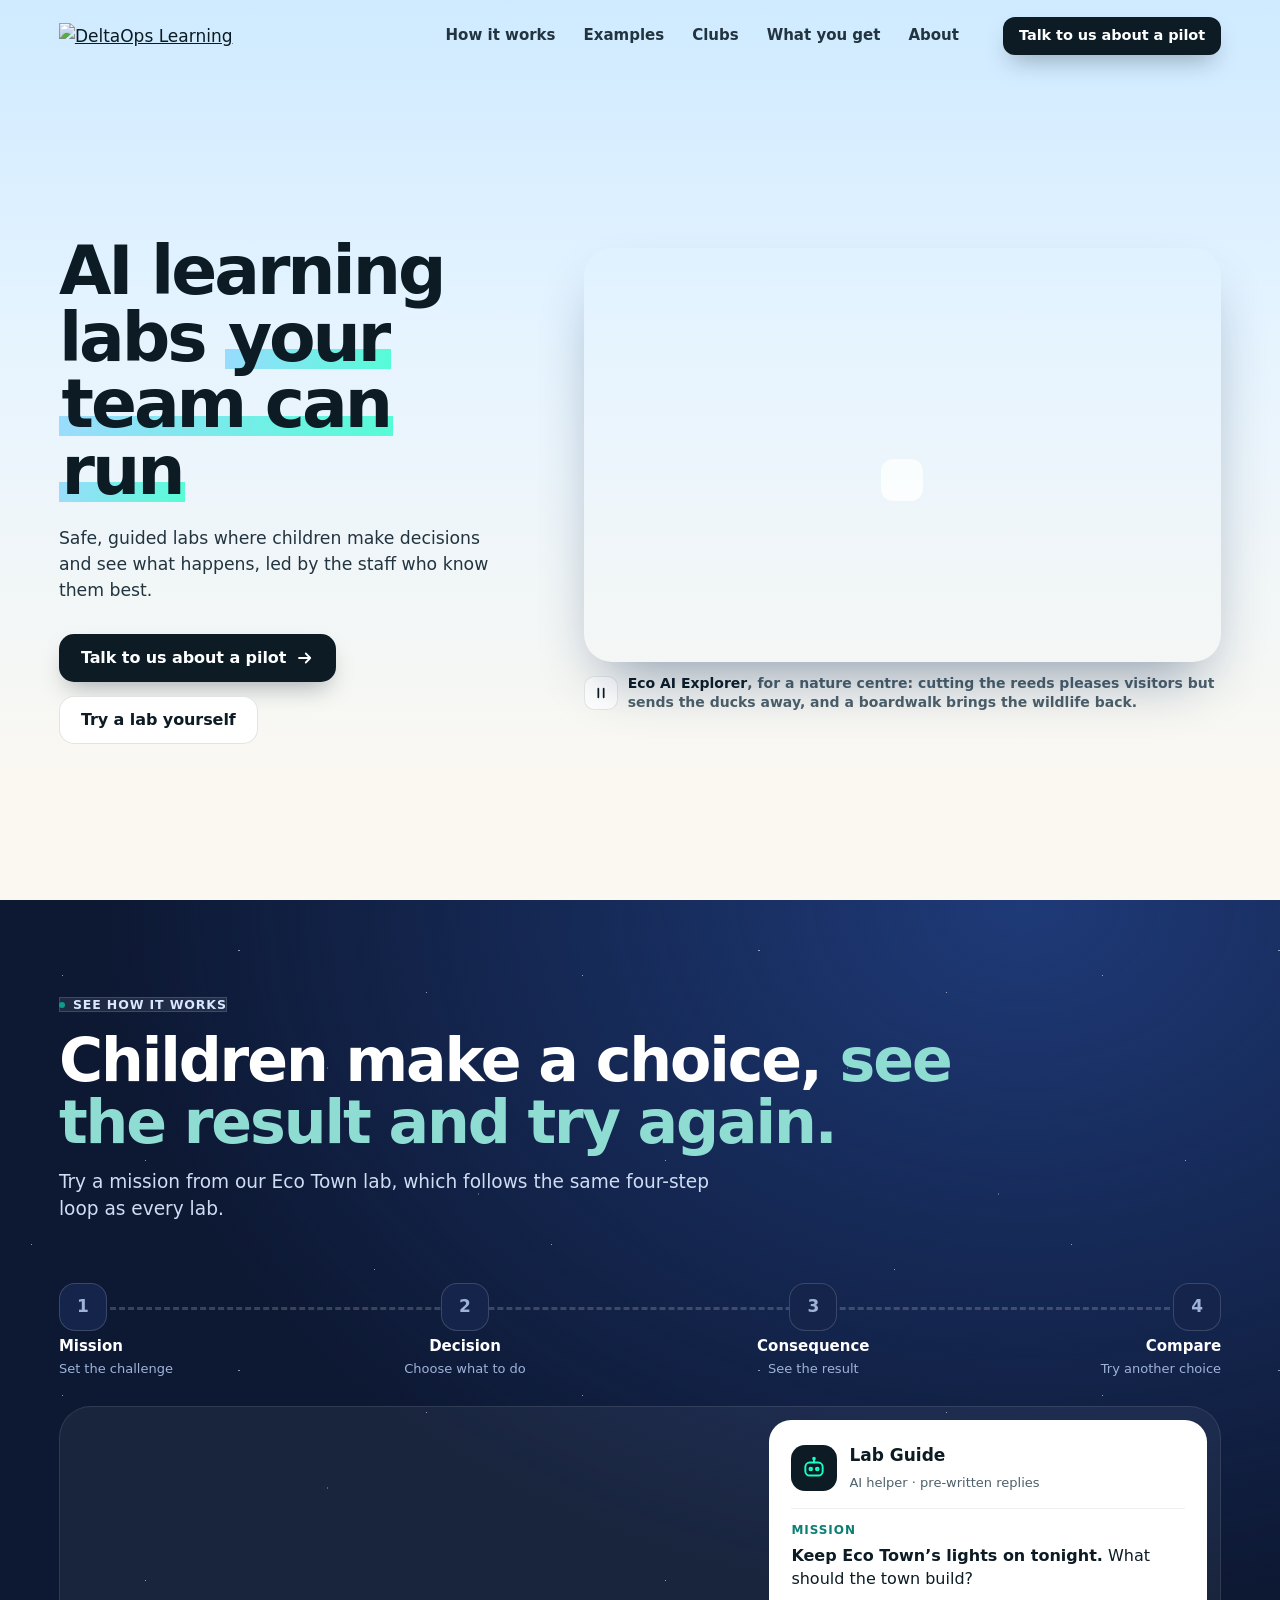
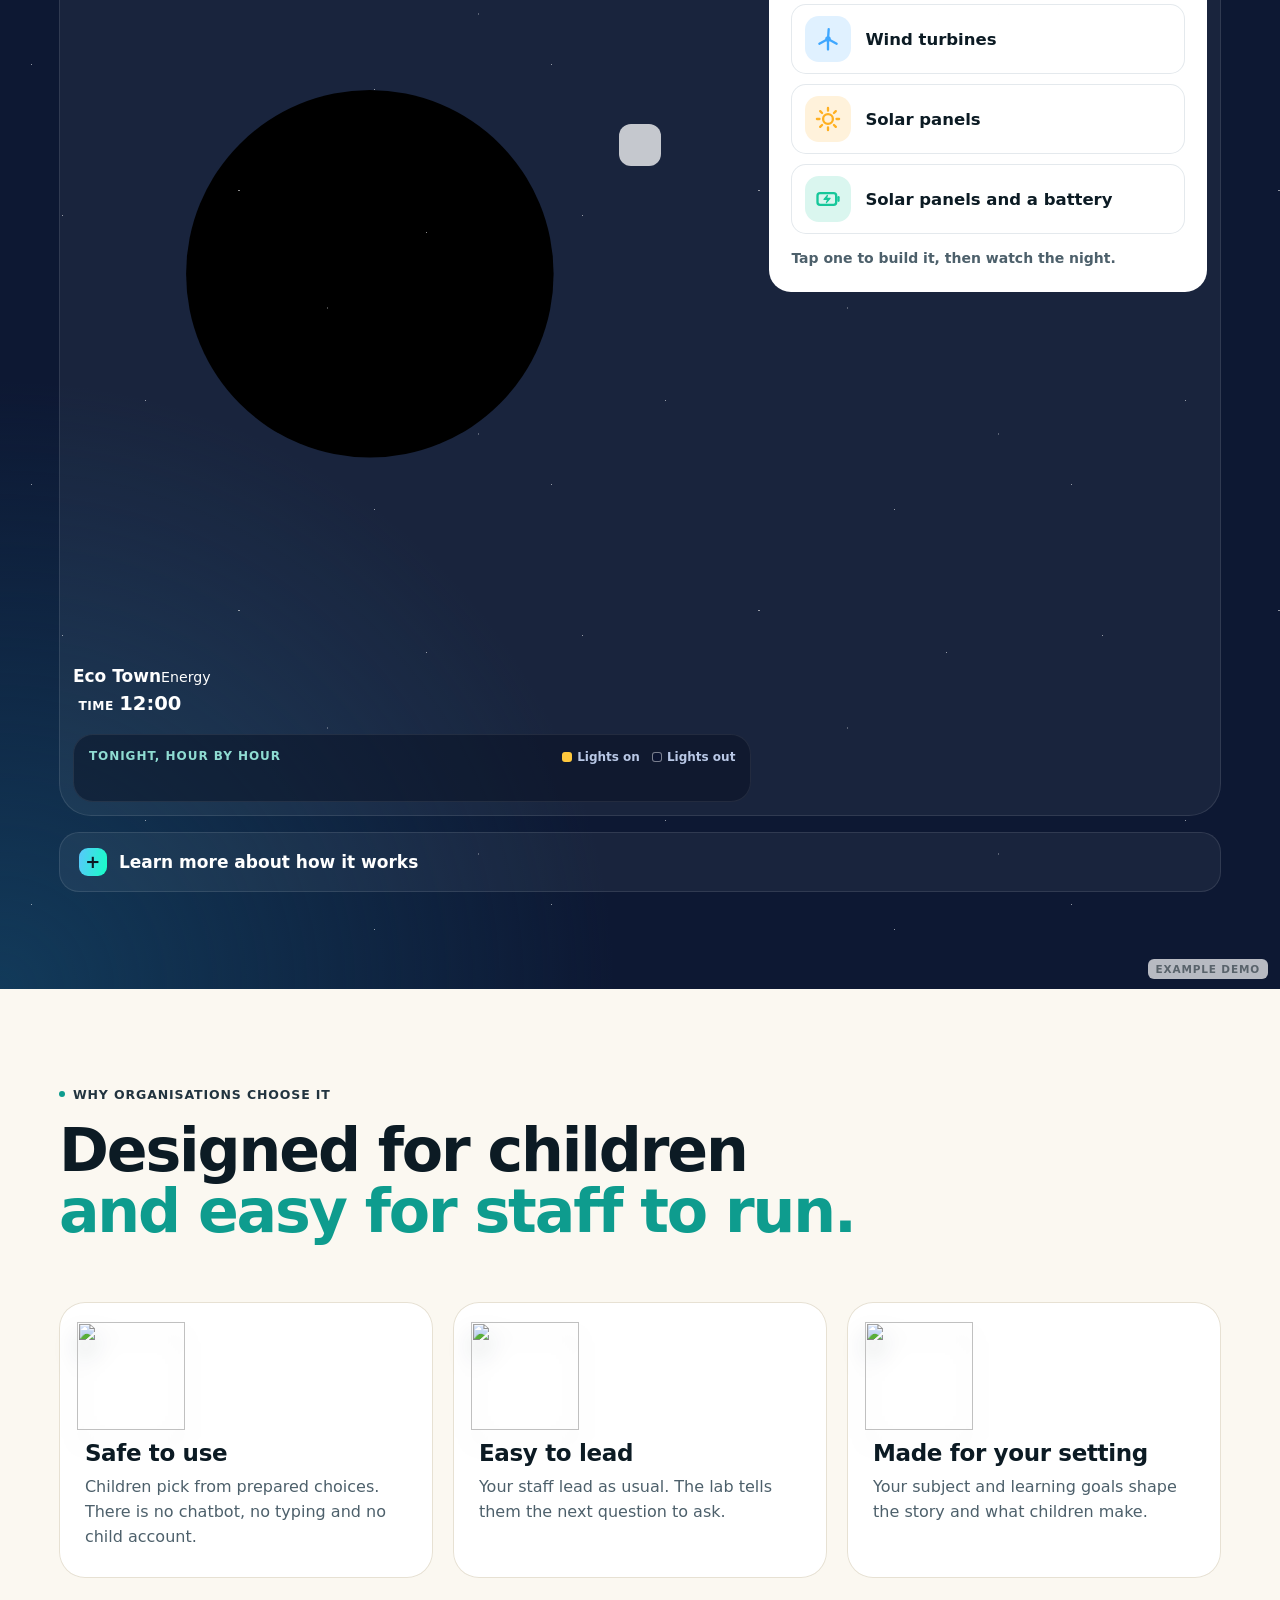
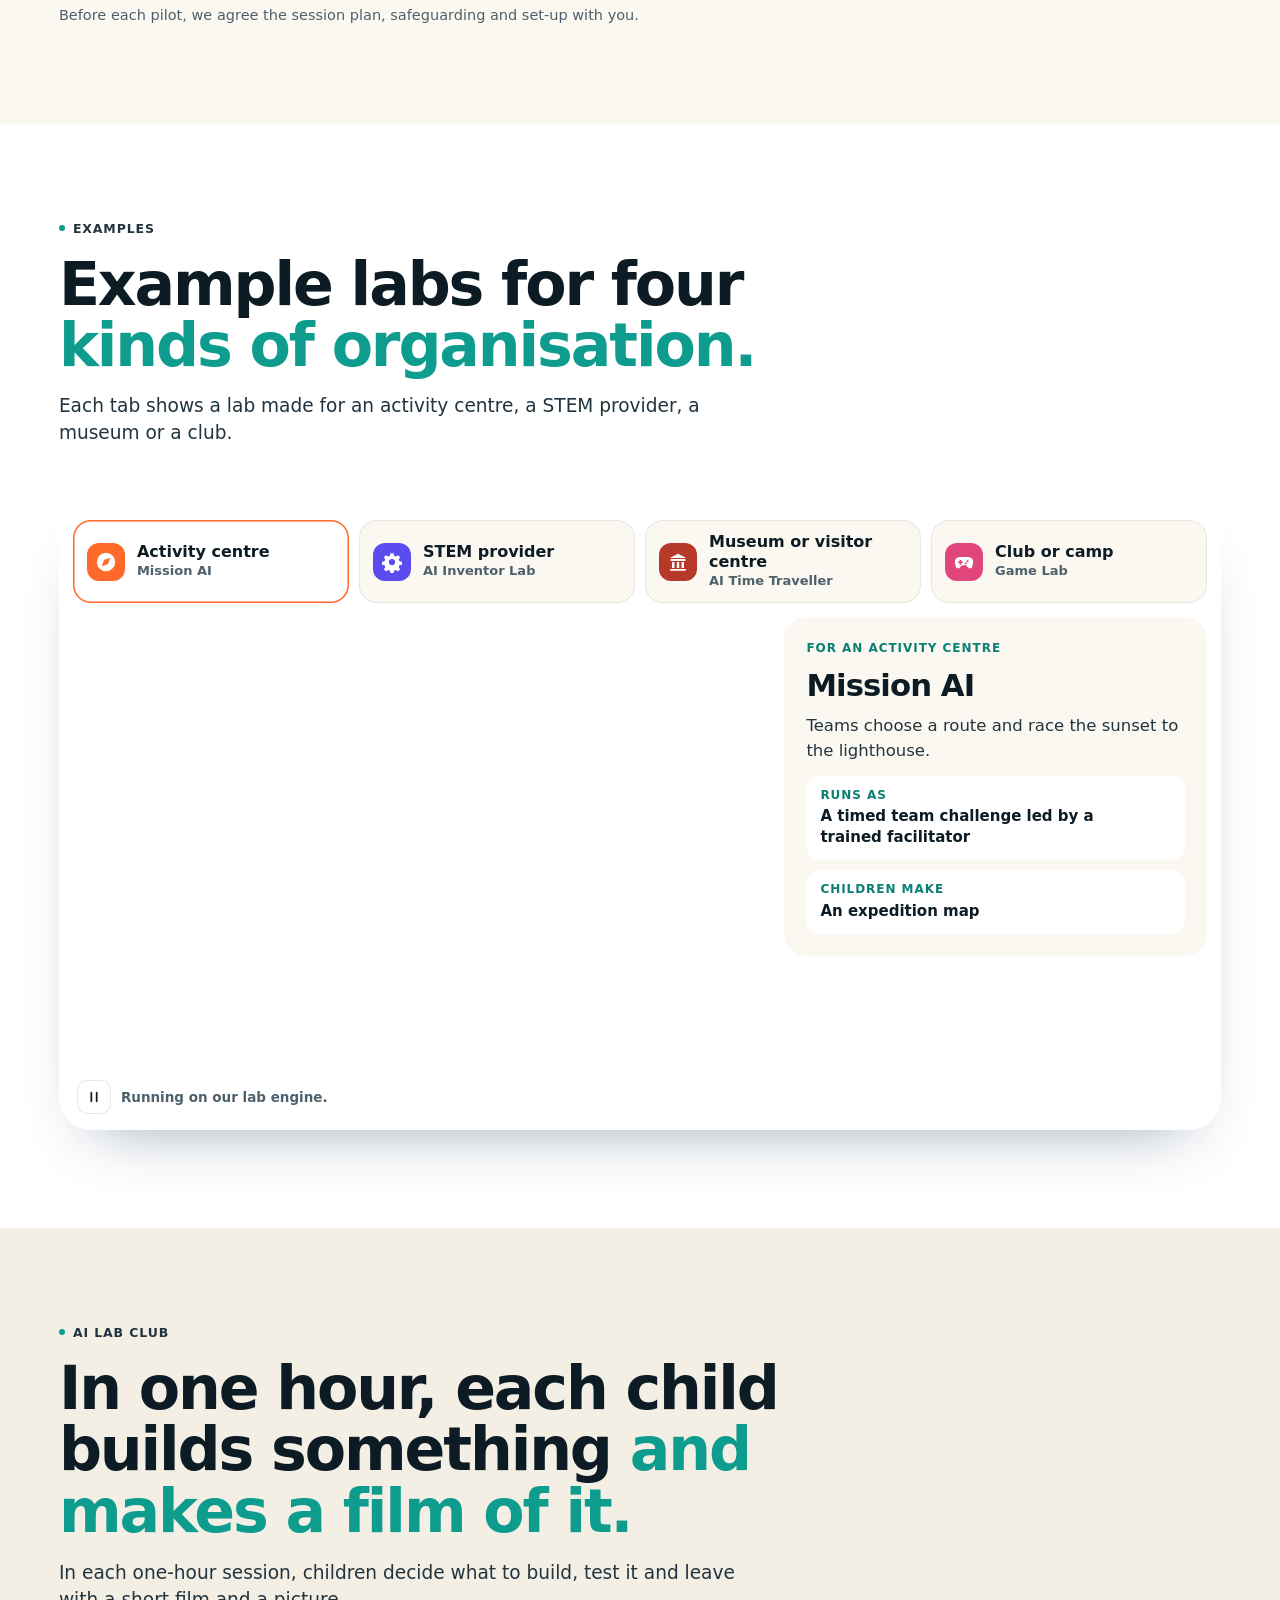
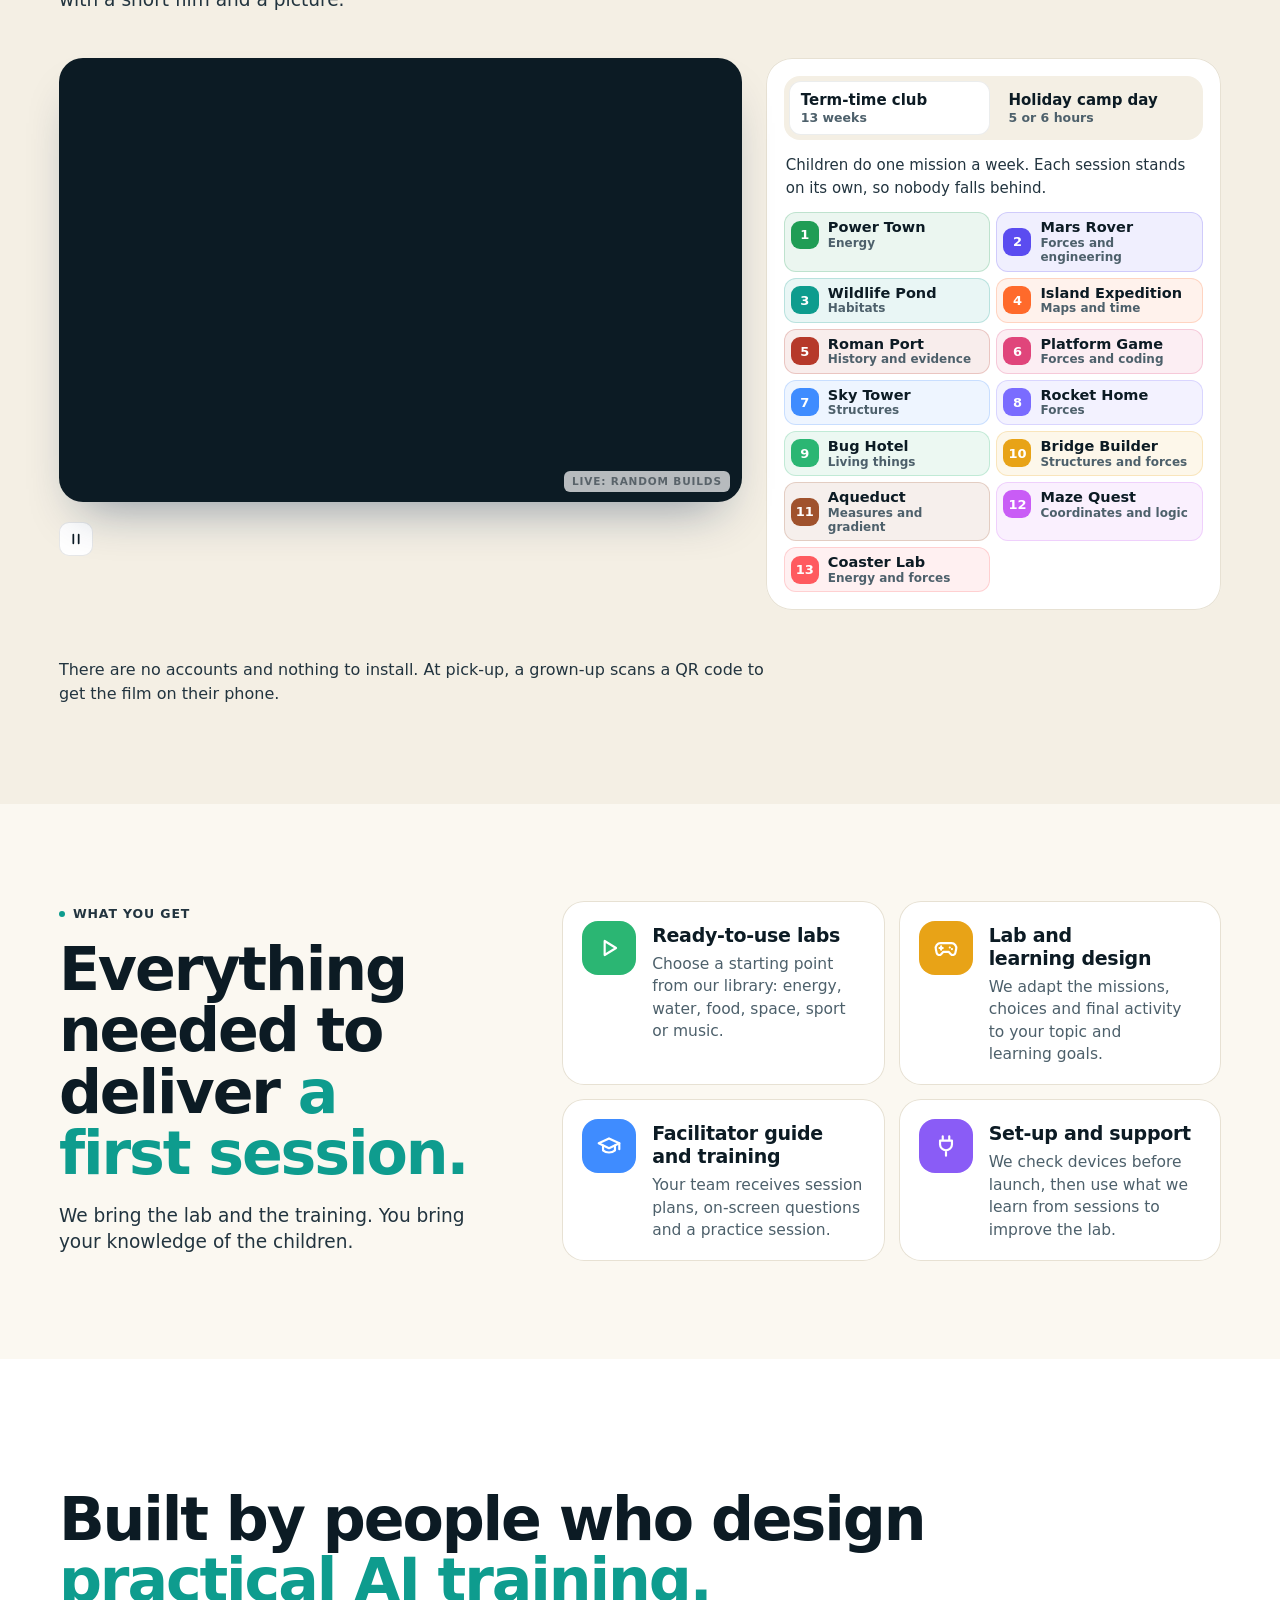
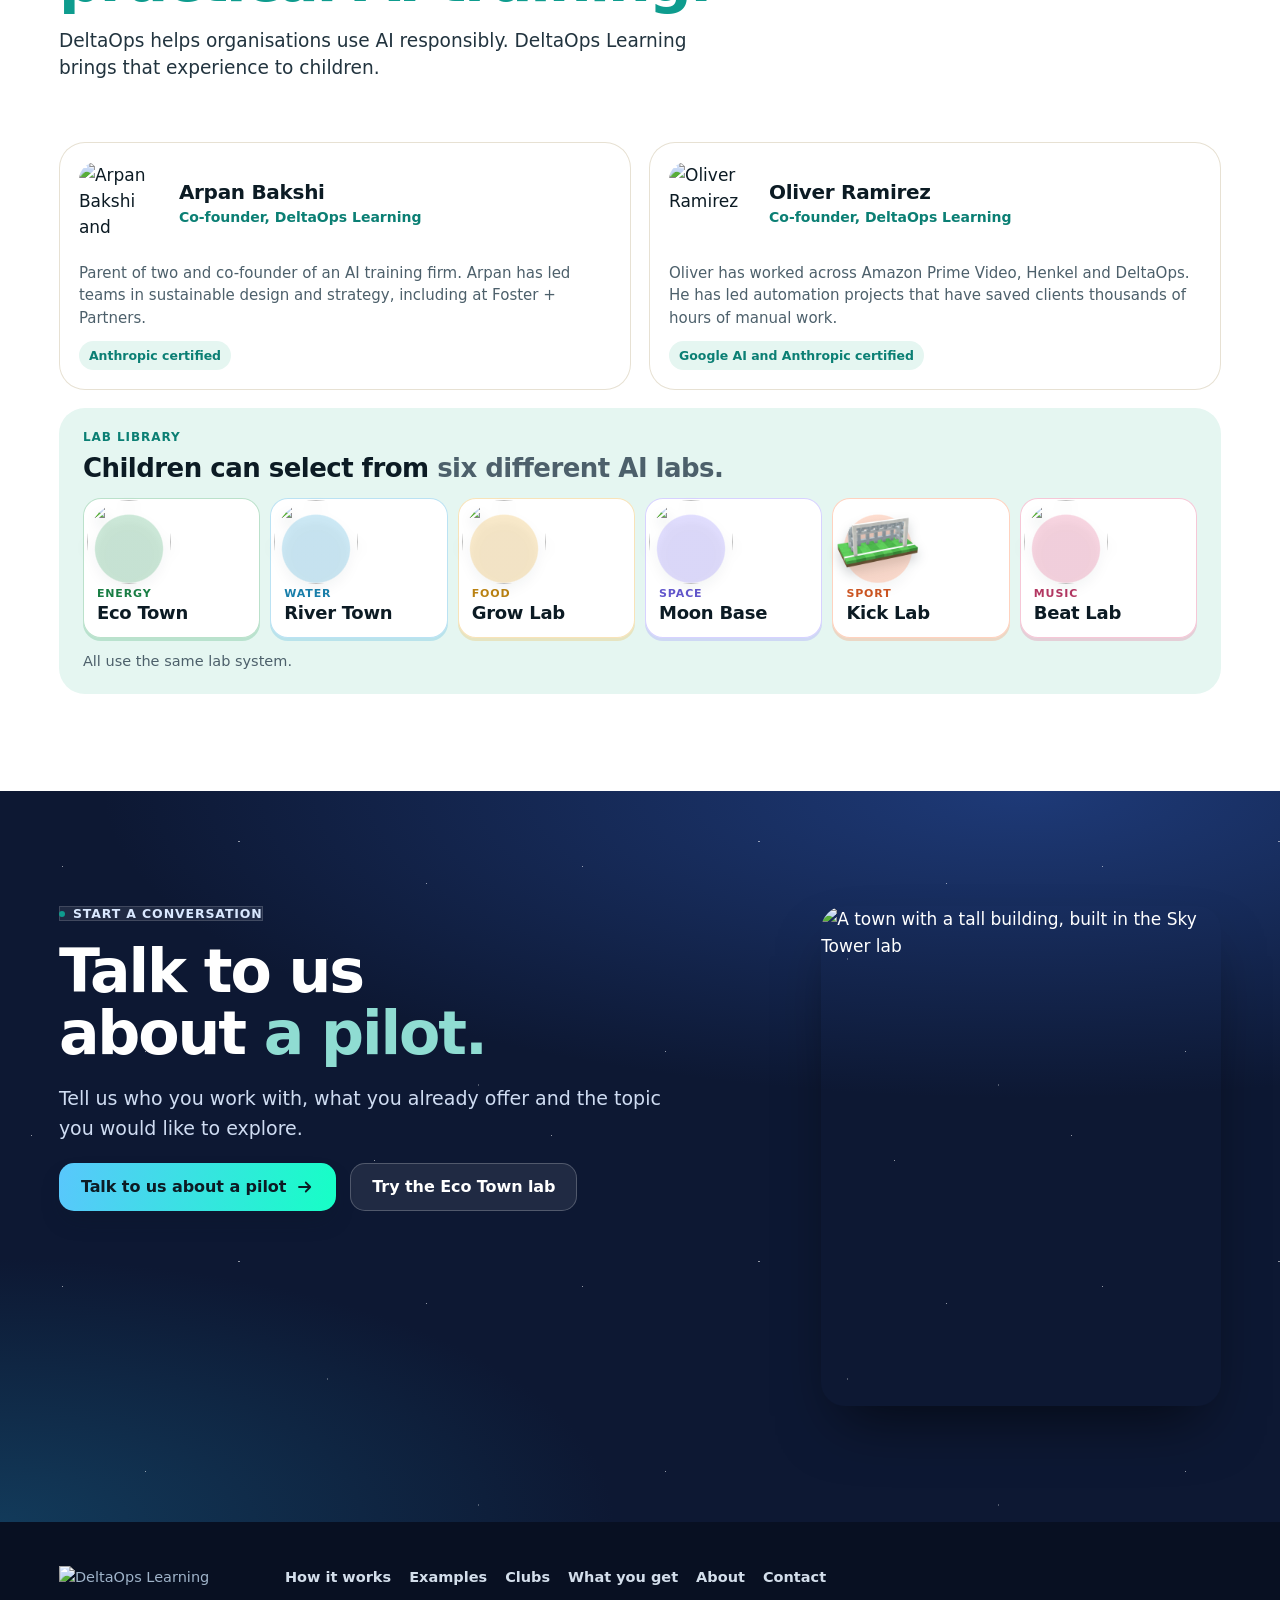
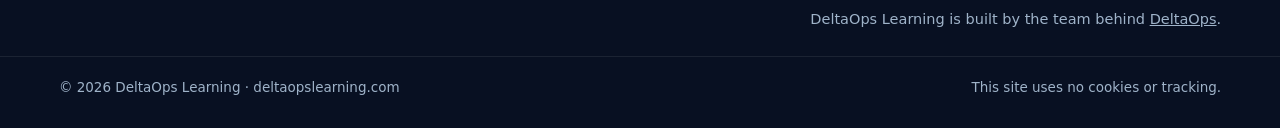
==== commit bd1c8435: "Simpler copy, two sections removed, no edge accents, and motion throughout - Remove the coloured top" ====
--- a/index.html
+++ b/index.html
@@ -24,7 +24,7 @@
 <link rel="preload" href="assets/fonts/inter.woff2" as="font" type="font/woff2" crossorigin>
 <link rel="modulepreload" href="js/vendor/three.module.min.js">
 <script>document.documentElement.classList.add('js')</script>
-<link rel="stylesheet" href="css/site.css?v=20261018c">
+<link rel="stylesheet" href="css/site.css?v=20261018d">
 <link rel="stylesheet" href="css/game.css?v=20261018b">
 <script type="application/ld+json">
 {"@context":"https://schema.org","@type":"Organization","name":"DeltaOps Learning","url":"https://deltaopslearning.com/","logo":"https://deltaopslearning.com/assets/logo-learning.svg","description":"Safe, guided AI learning labs for organisations that work with children."}
@@ -64,7 +64,7 @@
       <a href="#worlds">Examples</a>
       <a href="#clubs">Clubs</a>
       <a href="#package">What you get</a>
-      <a href="#how-we-work">How we work</a>
+      
       <a href="#about">About</a>
       <a class="btn sm menu-cta" href="/contact/">Talk to us about a pilot</a>
     </nav>
@@ -202,9 +202,9 @@
     <div class="head split">
       <div>
         <p class="eyebrow reveal">Examples</p>
-        <h2 class="reveal">One lab system <span class="soft">tells your own local story.</span></h2>
-      </div>
-      <p class="lede reveal">Every lab works the same way. The story and the challenges fit your setting.</p>
+        <h2 class="reveal">Example labs for four <span class="soft">kinds of organisation.</span></h2>
+      </div>
+      <p class="lede reveal">Each tab shows a lab made for an activity centre, a STEM provider, a museum or a club.</p>
     </div>
 
     <div class="ws reveal" data-worlds>
@@ -310,21 +310,6 @@
       </details>
     </div>
 
-    <div class="cl-posts reveal">
-      <div class="cl-posts-head">
-        <h3>No two posts look the same.</h3>
-        <p>Every child&rsquo;s choices change the shape of their build.</p>
-      </div>
-      <ul class="cl-strip">
-        <!-- posts:start (written by ai-lab-club/tools/site-posts.mjs from real exports) -->
-        <li><img src="img/clubs/post-1-540.webp" srcset="img/clubs/post-1-540.webp 540w, img/clubs/post-1.webp 1080w" sizes="(max-width: 760px) 46vw, 24vw" alt="Coaster Lab post: The Roaring Serpent of Windmere" width="540" height="675" loading="lazy" decoding="async"></li>
-        <li><img src="img/clubs/post-2-540.webp" srcset="img/clubs/post-2-540.webp 540w, img/clubs/post-2.webp 1080w" sizes="(max-width: 760px) 46vw, 24vw" alt="Bug Hotel post: The Cosy Corner of Oakapple" width="540" height="675" loading="lazy" decoding="async"></li>
-        <li><img src="img/clubs/post-3-540.webp" srcset="img/clubs/post-3-540.webp 540w, img/clubs/post-3.webp 1080w" sizes="(max-width: 760px) 46vw, 24vw" alt="Wildlife Pond post: The Quiet Creek of Heronsgate" width="540" height="675" loading="lazy" decoding="async"></li>
-        <li><img src="img/clubs/post-4-540.webp" srcset="img/clubs/post-4-540.webp 540w, img/clubs/post-4.webp 1080w" sizes="(max-width: 760px) 46vw, 24vw" alt="Sky Tower post: The Gentle Obelisk of Glassford" width="540" height="675" loading="lazy" decoding="async"></li>
-        <!-- posts:end -->
-      </ul>
-    </div>
-
     <p class="cl-line reveal">There are no accounts and nothing to install. At pick-up, a grown-up scans a QR code to get the film on their phone.</p>
   </div>
 </section>
@@ -346,34 +331,8 @@
   </div>
 </section>
 
-<!-- 6 · How we work -->
-<section class="band sun" id="how-we-work">
-  <div class="wrap">
-    <div class="head centre hw-head">
-      <p class="eyebrow reveal">How we work</p>
-      <h2 class="reveal">We build it with you, try it with one group, then <span class="soft">decide together what comes next.</span></h2>
-    </div>
-    <ol class="ccs" data-stagger>
-      <li class="reveal"><span class="ccs-n">1</span><h3>Design together</h3><p>We plan one experience around your group, setting and learning goals.</p></li>
-      <li class="reveal"><span class="ccs-n">2</span><h3>Pilot</h3><p>Your staff run it with a first group, then we review together what worked and what needs changing.</p></li>
-      <li class="reveal"><span class="ccs-n">3</span><h3>Expand</h3><p>We improve the lab, then support you to use it more widely if the pilot shows it is worthwhile.</p></li>
-    </ol>
-    <div class="agree reveal">
-      <h3>What we agree before the first session</h3>
-      <ul>
-        <li><b>Who takes part</b></li>
-        <li><b>Where it runs</b></li>
-        <li><b>How it fits</b></li>
-        <li><b>Safeguarding and data</b></li>
-        <li><b>Training</b></li>
-        <li><b>Success</b></li>
-      </ul>
-    </div>
-  </div>
-</section>
-
 <!-- 7 · Credibility -->
-<section class="band" id="about">
+<section class="band sun" id="about">
   <div class="wrap">
     <div class="head split">
       <div>
@@ -417,7 +376,7 @@
   <div class="stars" aria-hidden="true"></div>
   <div class="wrap close-in">
     <p class="eyebrow reveal">Start a conversation</p>
-    <h2 class="reveal">Could one of these labs work <span class="soft">for your children?</span></h2>
+    <h2 class="reveal">Talk to us about <span class="soft">a pilot.</span></h2>
     <p class="close-sub reveal">Tell us who you work with, what you already offer and the topic you would like to explore.</p>
     <div class="cta-row reveal">
       <a class="btn light" href="/contact/">Talk to us about a pilot <svg class="arr" aria-hidden="true"><use href="#i-arrow"/></svg></a>
@@ -433,7 +392,7 @@
   <div class="wrap foot-in">
     <img src="assets/logo-learning-white.svg" alt="DeltaOps Learning" width="190" height="24" loading="lazy">
     <nav aria-label="Footer">
-      <a href="#demo">How it works</a><a href="#worlds">Examples</a><a href="#clubs">Clubs</a><a href="#package">What you get</a><a href="#how-we-work">How we work</a><a href="#about">About</a><a href="/contact/">Contact</a>
+      <a href="#demo">How it works</a><a href="#worlds">Examples</a><a href="#clubs">Clubs</a><a href="#package">What you get</a><a href="#about">About</a><a href="/contact/">Contact</a>
     </nav>
     <p>DeltaOps Learning is built by the team behind <a href="https://deltaops.consulting" target="_blank" rel="noopener">DeltaOps</a>.</p>
   </div>
@@ -443,7 +402,7 @@
   </div>
 </footer>
 
-<script src="js/site.js?v=20261018b" defer></script>
+<script src="js/site.js?v=20261018d" defer></script>
 <script type="module" src="js/game/main.js?v=20261018b"></script>
 </body>
 </html>
--- a/css/site.css
+++ b/css/site.css
@@ -123,7 +123,7 @@
 .hero-sub { font-size:clamp(17px, 1.35vw, 20px); line-height:1.5; color:var(--ink-2); max-width:52ch; margin-bottom:30px; }
 .hero-note { margin-top:22px; font-size:14.5px; color:var(--muted); }
 .hero-play { position:relative; }
-.hero-gw { aspect-ratio:16/10.4; border-radius:28px; overflow:hidden; isolation:isolate; box-shadow:0 0 0 7px #fff, 0 30px 60px -20px rgba(12,40,80,.45), 0 0 0 8px rgba(12,27,36,.06); }
+.hero-gw { aspect-ratio:16/10.4; border-radius:28px; overflow:hidden; isolation:isolate; box-shadow:0 30px 60px -20px rgba(12,40,80,.45); }
 .gw-load { position:absolute; inset:0; display:grid; place-items:center; transition:opacity .6s; pointer-events:none; }
 .gw-load span { width:42px; height:42px; border-radius:12px; background:rgba(255,255,255,.75); animation:load 1.1s var(--ease) infinite; }
 @keyframes load { 50% { transform:rotate(90deg) scale(.8); } }
@@ -223,12 +223,12 @@
 .effect { font-weight:800; font-size:16px; }
 .meters { display:grid; gap:8px; }
 .meters p { display:grid; grid-template-columns:150px 1fr 34px; align-items:center; gap:10px; font-weight:700; font-size:14.5px; }
-.meters i { height:12px; border-radius:99px; background:#edf1f3; overflow:hidden; box-shadow:inset 0 1px 0 rgba(0,0,0,.06); }
+.meters i { height:12px; border-radius:99px; background:#edf1f3; overflow:hidden; box-shadow:none; }
 .meters i b { display:block; height:100%; width:calc(var(--v, 0) * 100%); border-radius:99px; background:linear-gradient(90deg, #29c46f, #7be08a); transition:width .9s var(--ease); }
 .meters i b.low { background:linear-gradient(90deg, #ff6a4a, #ffa25a); }
 .meters em { font-style:normal; font-weight:850; text-align:right; font-variant-numeric:tabular-nums; }
 .tradeoff { font-size:14.5px; color:var(--muted); }
-.facil { padding:12px 14px; border-radius:14px; background:#fff6d6; box-shadow:inset 0 0 0 1px #ffe7a0; rotate:-.6deg; }
+.facil { padding:12px 14px; border-radius:14px; background:#fff6d6; box-shadow:inset 0 0 0 1px #ffe7a0; }
 .facil .cap { color:#9a6a00; }
 .facil p { font-weight:650; font-size:15px; }
 .result-actions { display:flex; flex-wrap:wrap; gap:10px; }
@@ -262,7 +262,7 @@
 /* ---------- why organisations use it: three reasons ---------- */
 .head.centre { justify-items:start; text-align:left; margin-left:0; margin-right:0; }
 .why { display:grid; grid-template-columns:repeat(3, minmax(0, 1fr)); gap:20px; }
-.why li { display:grid; gap:14px; align-content:start; padding:24px 26px 28px; border-radius:var(--r); background:#fff; box-shadow:inset 0 4px 0 var(--c), inset 0 0 0 1px var(--rule); }
+.why li { display:grid; gap:14px; align-content:start; padding:24px 26px 28px; border-radius:var(--r); background:#fff; box-shadow:inset 0 0 0 1px var(--rule); }
 .why img { width:108px; height:108px; margin:-4px 0 -4px -8px; filter:drop-shadow(0 14px 12px rgba(12,27,36,.16)); }
 .why h3 { font-size:23px; margin-bottom:8px; }
 .why p { color:var(--muted); font-size:16px; }
@@ -277,7 +277,7 @@
 .ws-tabs button > span:last-child { min-width:0; }
 .ws-tabs b { display:block; font-weight:750; font-size:16px; line-height:1.2; }
 .ws-tabs small { display:block; font-size:13px; color:var(--muted); font-weight:600; }
-.bt-ico { flex:none; width:38px; height:38px; border-radius:12px; display:grid; place-items:center; background:var(--c); box-shadow:inset 0 -3px 0 rgba(0,0,0,.18); }
+.bt-ico { flex:none; width:38px; height:38px; border-radius:12px; display:grid; place-items:center; background:var(--c); box-shadow:none; }
 .bt-ico svg { width:22px; height:22px; fill:#fff; }
 .ws-panel { display:grid; grid-template-columns:minmax(0, 1.65fr) minmax(0, 1fr); gap:14px; }
 .ws-stage { grid-row:1 / span 3; min-width:0; }
@@ -299,7 +299,7 @@
 .pk-obj { width:clamp(180px, 17vw, 250px); height:auto; margin-top:6px; filter:drop-shadow(0 22px 20px rgba(12,27,36,.18)); animation:bob 5s ease-in-out infinite; }
 .pk-list { display:grid; grid-template-columns:1fr 1fr; gap:14px; }
 .pk-list li { display:grid; grid-template-columns:54px 1fr; gap:16px; align-items:start; padding:20px; border-radius:22px; background:#fff; box-shadow:inset 0 0 0 1px var(--rule); }
-.slot { width:54px; height:54px; display:grid; place-items:center; border-radius:16px; background:var(--c); box-shadow:inset 0 -4px 0 rgba(0,0,0,.2), 0 0 0 3px color-mix(in srgb, var(--c) 25%, transparent); rotate:-5deg; }
+.slot { width:54px; height:54px; display:grid; place-items:center; border-radius:16px; background:var(--c); box-shadow:none; }
 .slot svg { width:26px; height:26px; fill:none; stroke:#fff; stroke-width:2; stroke-linecap:round; stroke-linejoin:round; }
 .pk-list b { display:block; font:720 19px/1.2 var(--display); letter-spacing:-.015em; margin:3px 0 6px; }
 .pk-list li span:not(.slot) { display:block; color:var(--muted); font-size:15.5px; line-height:1.45; }
@@ -352,7 +352,7 @@
 /* the close: words on the left, a bright island on the right */
 .close-in { grid-template-columns:minmax(0, 1fr) minmax(0, 400px); column-gap:clamp(32px, 5vw, 80px); align-items:center; }
 .close-in > * { grid-column:1; }
-.close-pic { grid-column:2; grid-row:1 / span 5; width:100%; height:auto; border-radius:24px; box-shadow:0 0 0 6px rgba(255,255,255,.08), 0 30px 60px -20px rgba(0,0,0,.6); rotate:2deg; }
+.close-pic { grid-column:2; grid-row:1 / span 5; width:100%; height:auto; border-radius:24px; box-shadow:0 30px 60px -20px rgba(0,0,0,.6); }
 @media (max-width:900px) { .close-in { grid-template-columns:1fr; } .close-pic { display:none; } .hw-obj { display:none; } .hw-head { grid-template-columns:1fr; } }
 .close-bot { width:118px; height:auto; margin-bottom:-4px; animation:bob 4.5s ease-in-out infinite; filter:drop-shadow(0 20px 20px rgba(0,0,0,.4)); }
 
@@ -527,7 +527,7 @@
 
 /* ---------- clubs: one-hour missions that end in a film ---------- */
 .cl-grid { display:grid; grid-template-columns:minmax(0, 1.5fr) minmax(0, 1fr); gap:clamp(16px, 2vw, 24px); align-items:start; }
-.cl-win { position:relative; aspect-ratio:16/10.4; border-radius:24px; overflow:hidden; background:#0c1b24 var(--poster, none) center/cover; box-shadow:0 0 0 6px #fff, 0 26px 50px -22px rgba(12,40,80,.45); }
+.cl-win { position:relative; aspect-ratio:16/10.4; border-radius:24px; overflow:hidden; background:#0c1b24 var(--poster, none) center/cover; box-shadow:0 26px 50px -22px rgba(12,40,80,.45); }
 .cl-win iframe { position:absolute; inset:0; width:100%; height:100%; border:0; pointer-events:none; }
 .cl-actions { display:flex; flex-wrap:wrap; align-items:center; gap:14px 18px; margin-top:20px; }
 .cl-head { max-width:820px; margin-bottom:clamp(28px, 3.6vw, 44px); }
@@ -563,7 +563,7 @@
 }
 @media (max-width:640px) {
   .cl-win .gw-fic { top:12px; right:12px; bottom:auto; }
-  .cl-win { aspect-ratio:1/1.05; border-radius:18px; box-shadow:0 0 0 4px #fff, 0 18px 36px -18px rgba(12,40,80,.45); }
+  .cl-win { aspect-ratio:1/1.05; border-radius:18px; box-shadow:0 18px 36px -18px rgba(12,40,80,.45); }
   .cl-actions .btn { flex:1 1 auto; justify-content:center; }
   .cl-plan { padding:12px; }
   .cl-tiles { gap:5px; }
@@ -652,3 +652,11 @@
 @media (max-width:640px) { .dm-big { padding:10px 16px; border-radius:14px; } .card-ico { width:40px; height:40px; } .card-t { font-size:15.5px; } }
 .demo > .claims-box { align-self:start; }
 .hours span { width:0; white-space:nowrap; }
+
+/* small, steady motion: the card pictures float, and boxes lift a little when pointed at */
+.why img { animation:bob 6s ease-in-out infinite; }
+.why li:nth-child(2) img { animation-delay:-2s; }
+.why li:nth-child(3) img { animation-delay:-4s; }
+.why li, .pk-list li, .card { transition:box-shadow .3s var(--ease), opacity .7s var(--ease), transform .7s var(--ease); }
+.why li:hover, .pk-list li:hover { box-shadow:inset 0 0 0 1px var(--rule), 0 18px 34px -24px rgba(12,40,80,.35); }
+@media (prefers-reduced-motion: reduce) { .why img { animation:none; } }
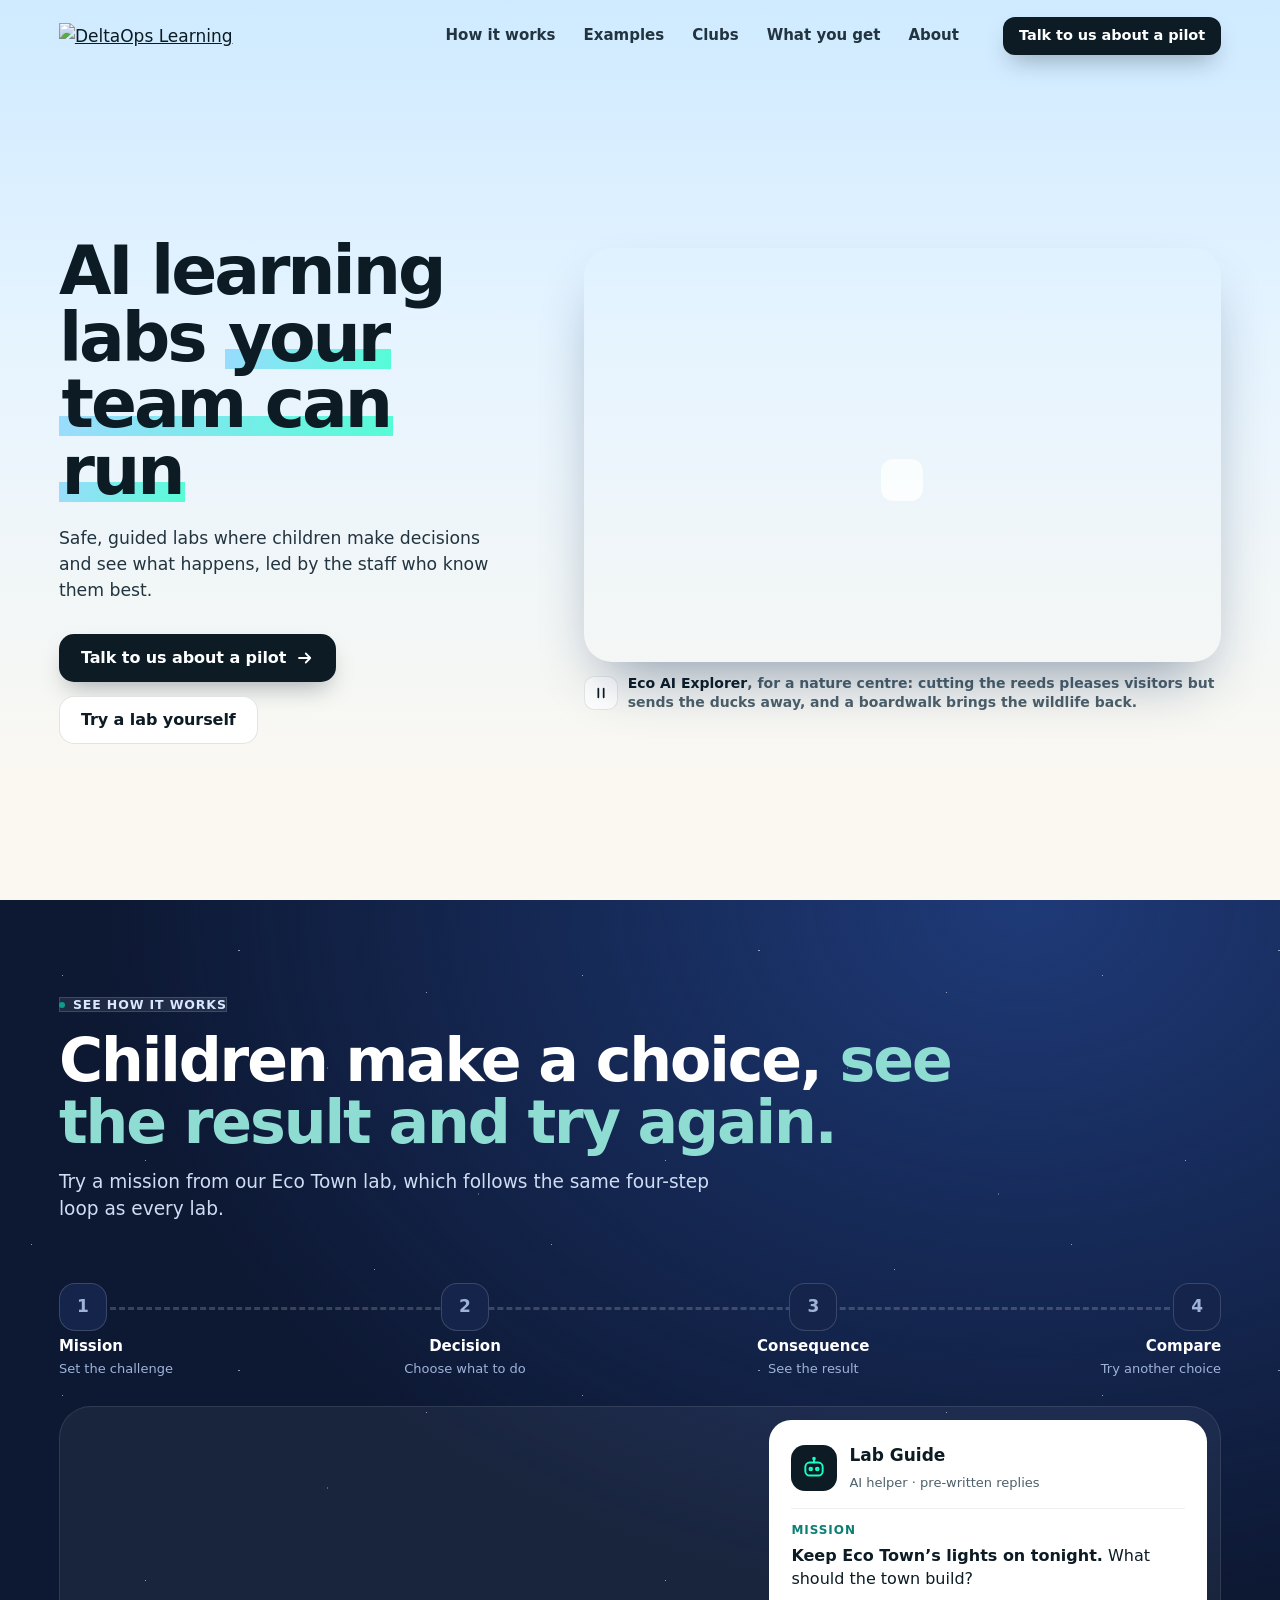
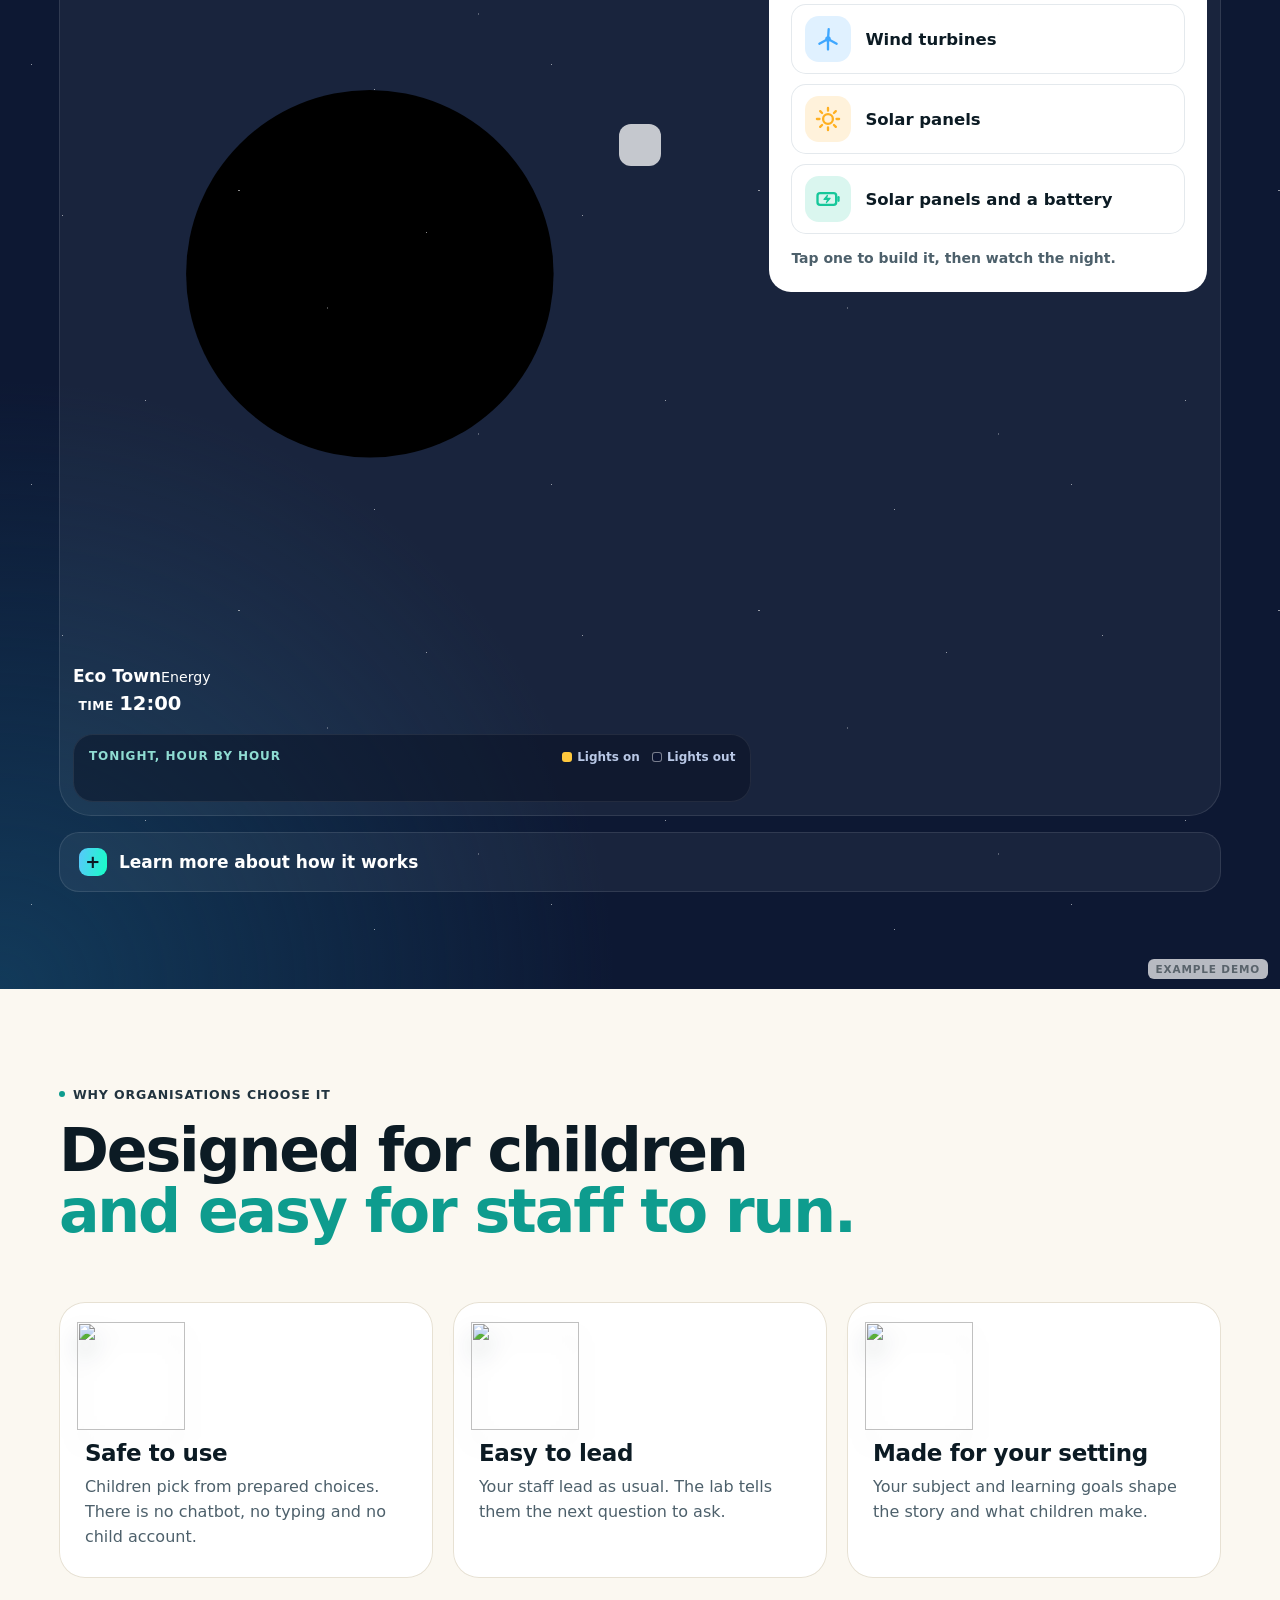
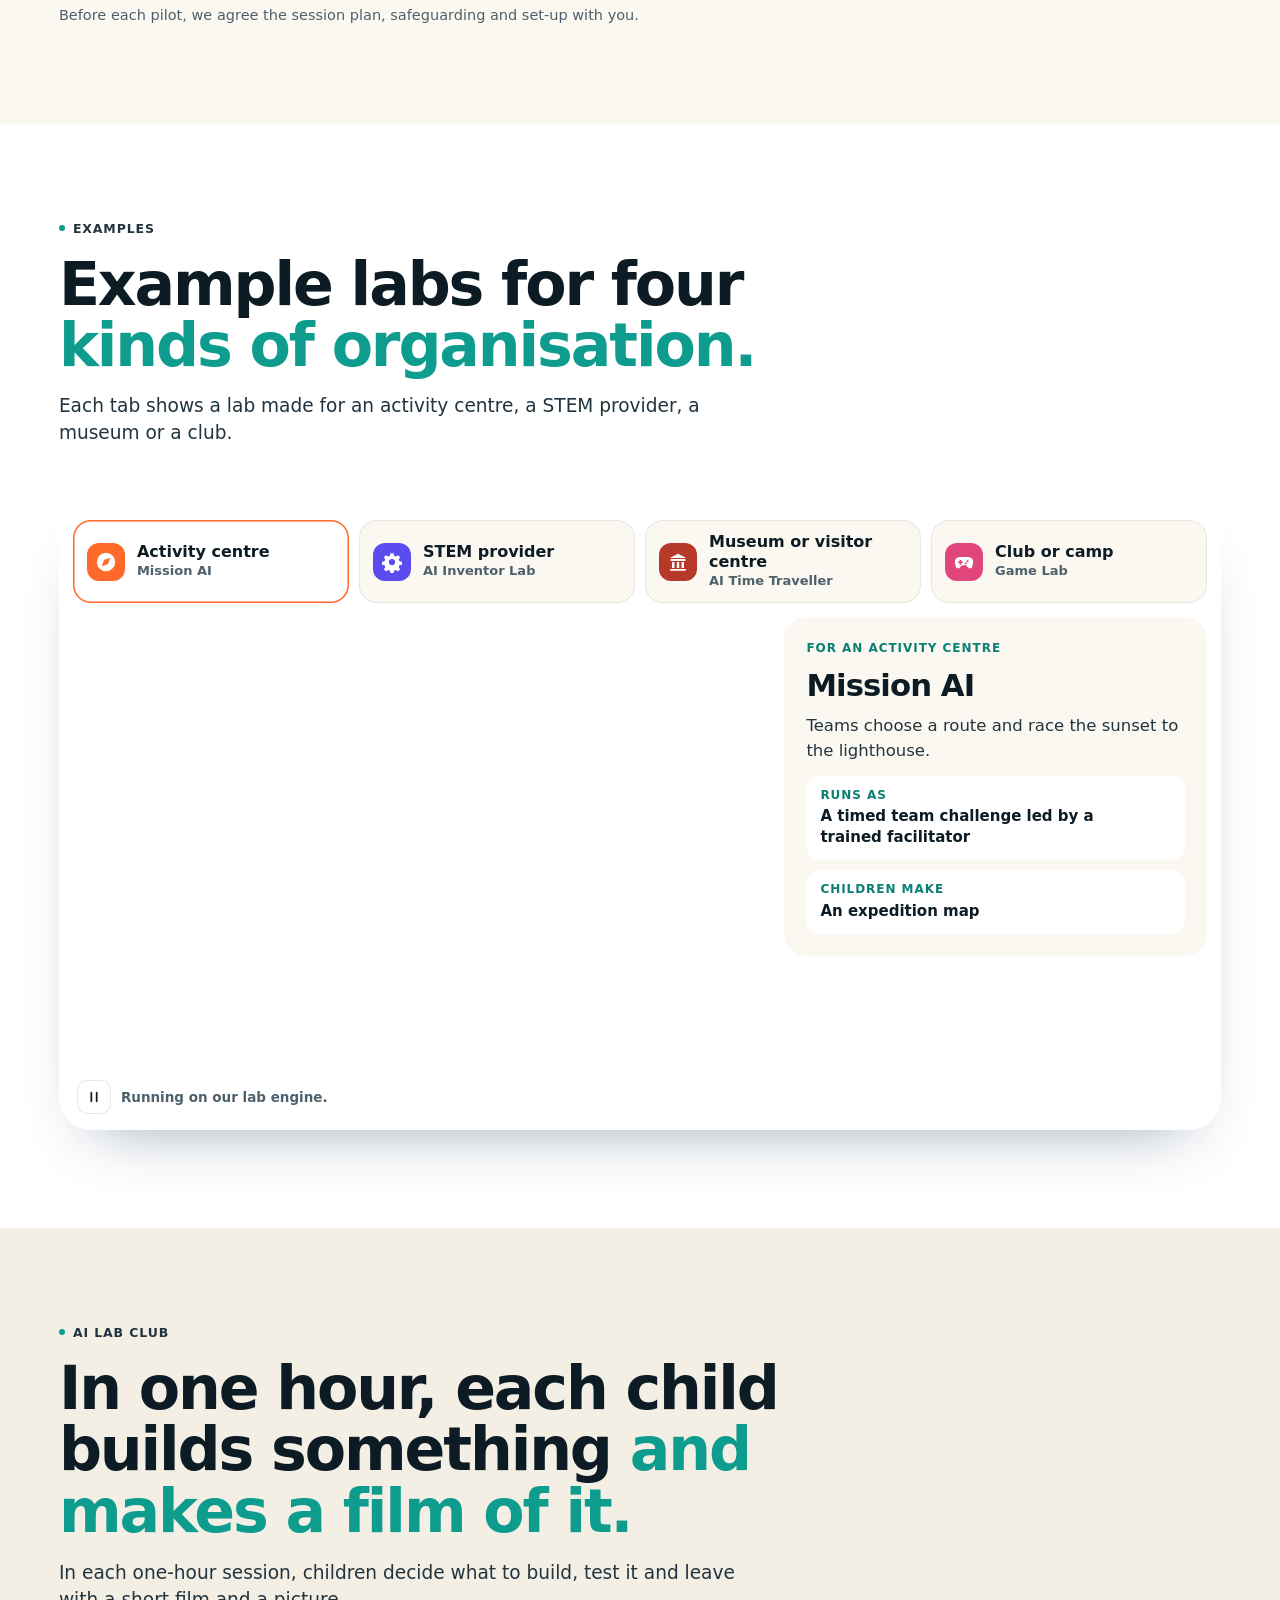
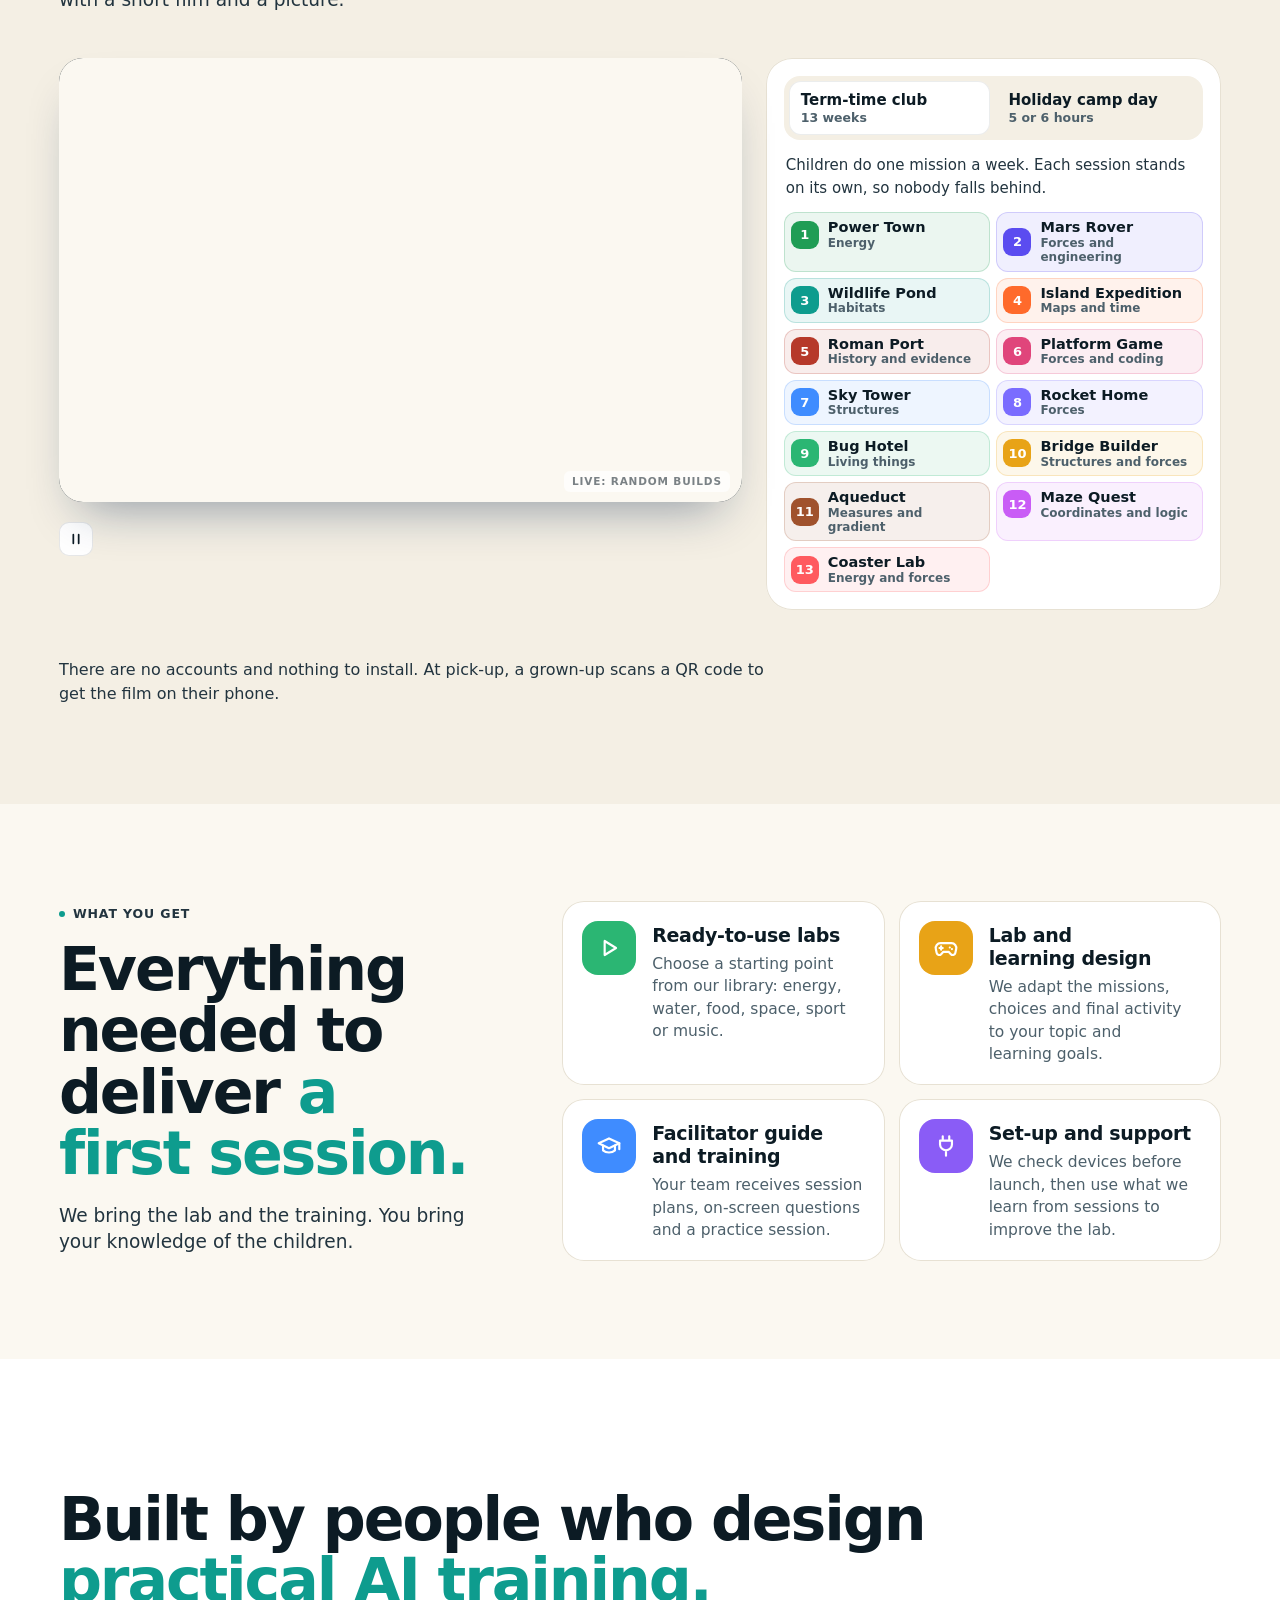
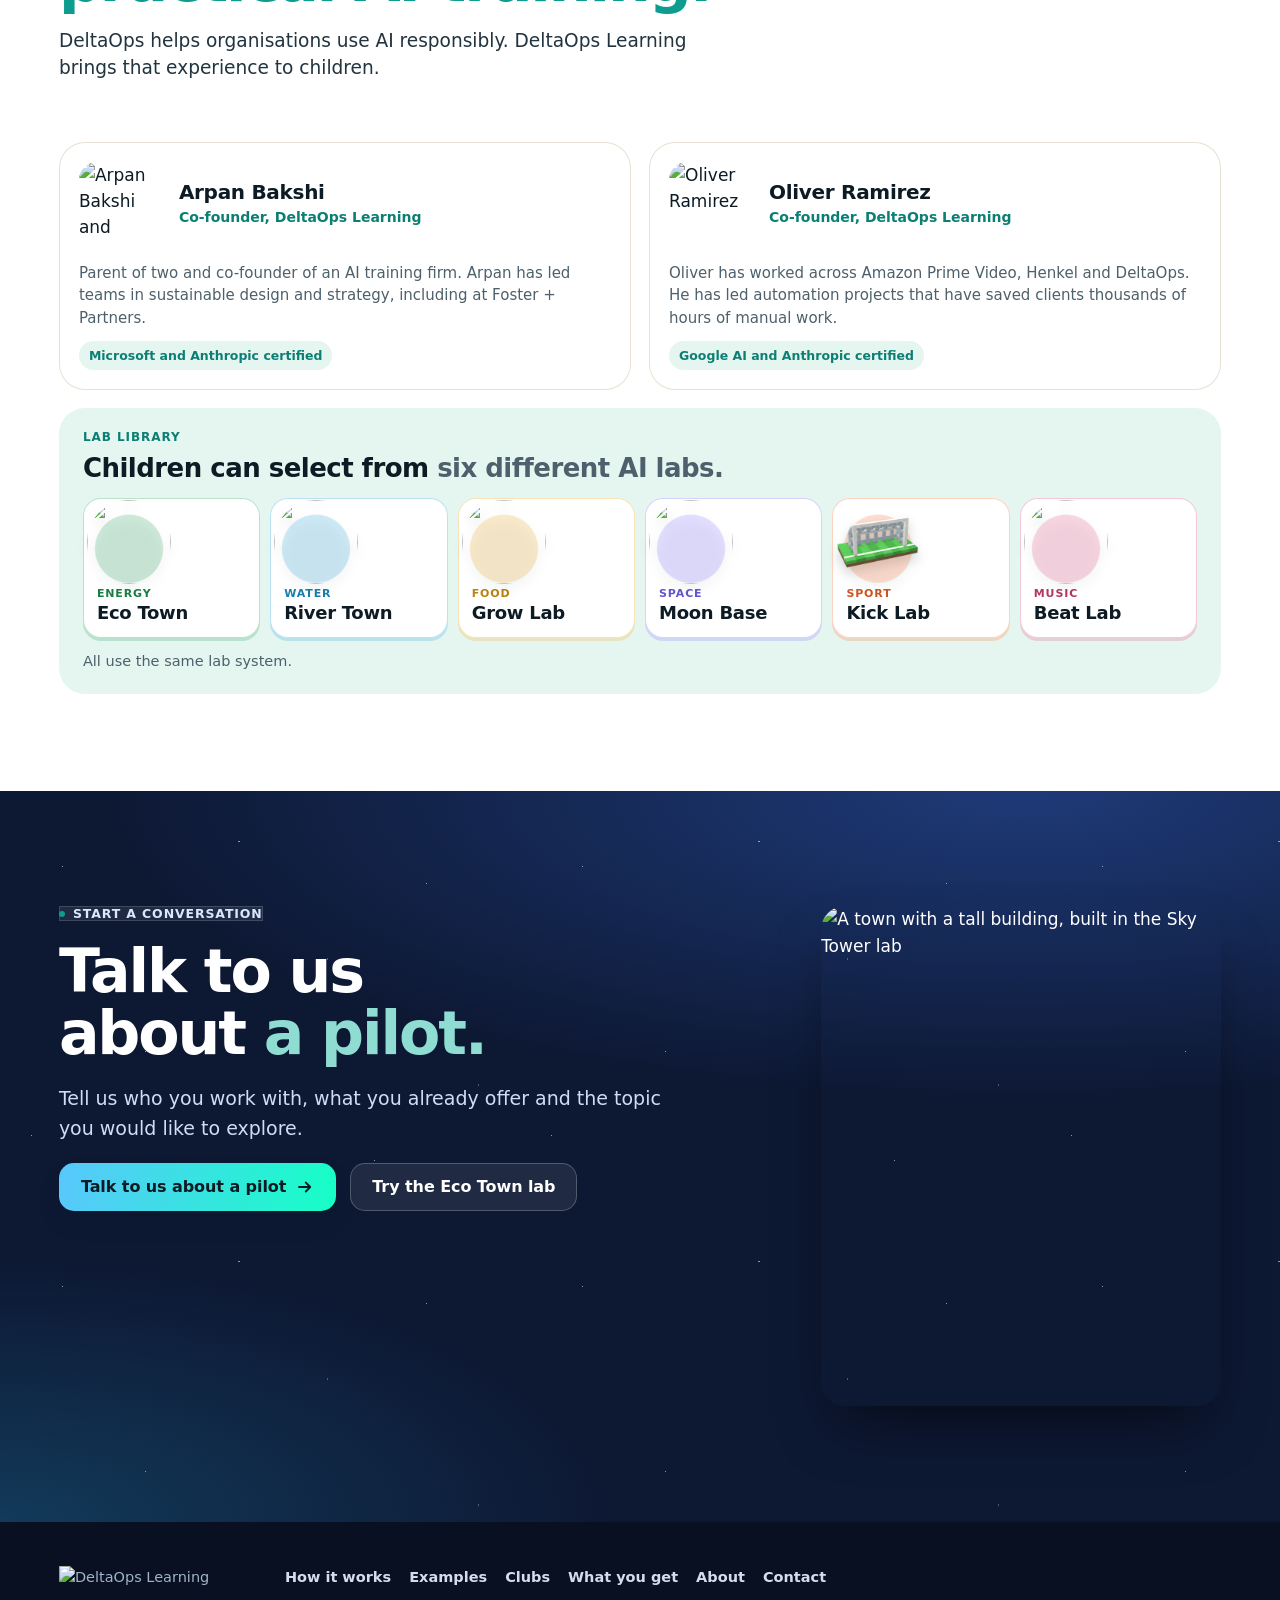
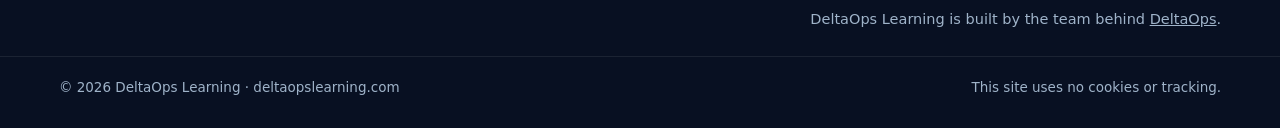
==== commit 085e4972: "Arpan's badge: Microsoft and Anthropic certified Co-Authored-By: Claude Opus 5.5 <noreply@anthropic." ====
--- a/index.html
+++ b/index.html
@@ -346,7 +346,7 @@
       <div class="people">
         <figure class="person reveal">
           <img src="img/team/arpan.jpg" alt="Arpan Bakshi and family" width="360" height="450" loading="lazy">
-          <figcaption><b>Arpan Bakshi</b><span class="role">Co-founder, DeltaOps Learning</span><span class="bio">Parent of two and co-founder of an AI training firm. Arpan has led teams in sustainable design and strategy, including at Foster + Partners.</span><span class="badge">Anthropic certified</span></figcaption>
+          <figcaption><b>Arpan Bakshi</b><span class="role">Co-founder, DeltaOps Learning</span><span class="bio">Parent of two and co-founder of an AI training firm. Arpan has led teams in sustainable design and strategy, including at Foster + Partners.</span><span class="badge">Microsoft and Anthropic certified</span></figcaption>
         </figure>
         <figure class="person reveal">
           <img src="img/team/oliver.jpg" alt="Oliver Ramirez" width="360" height="450" loading="lazy">
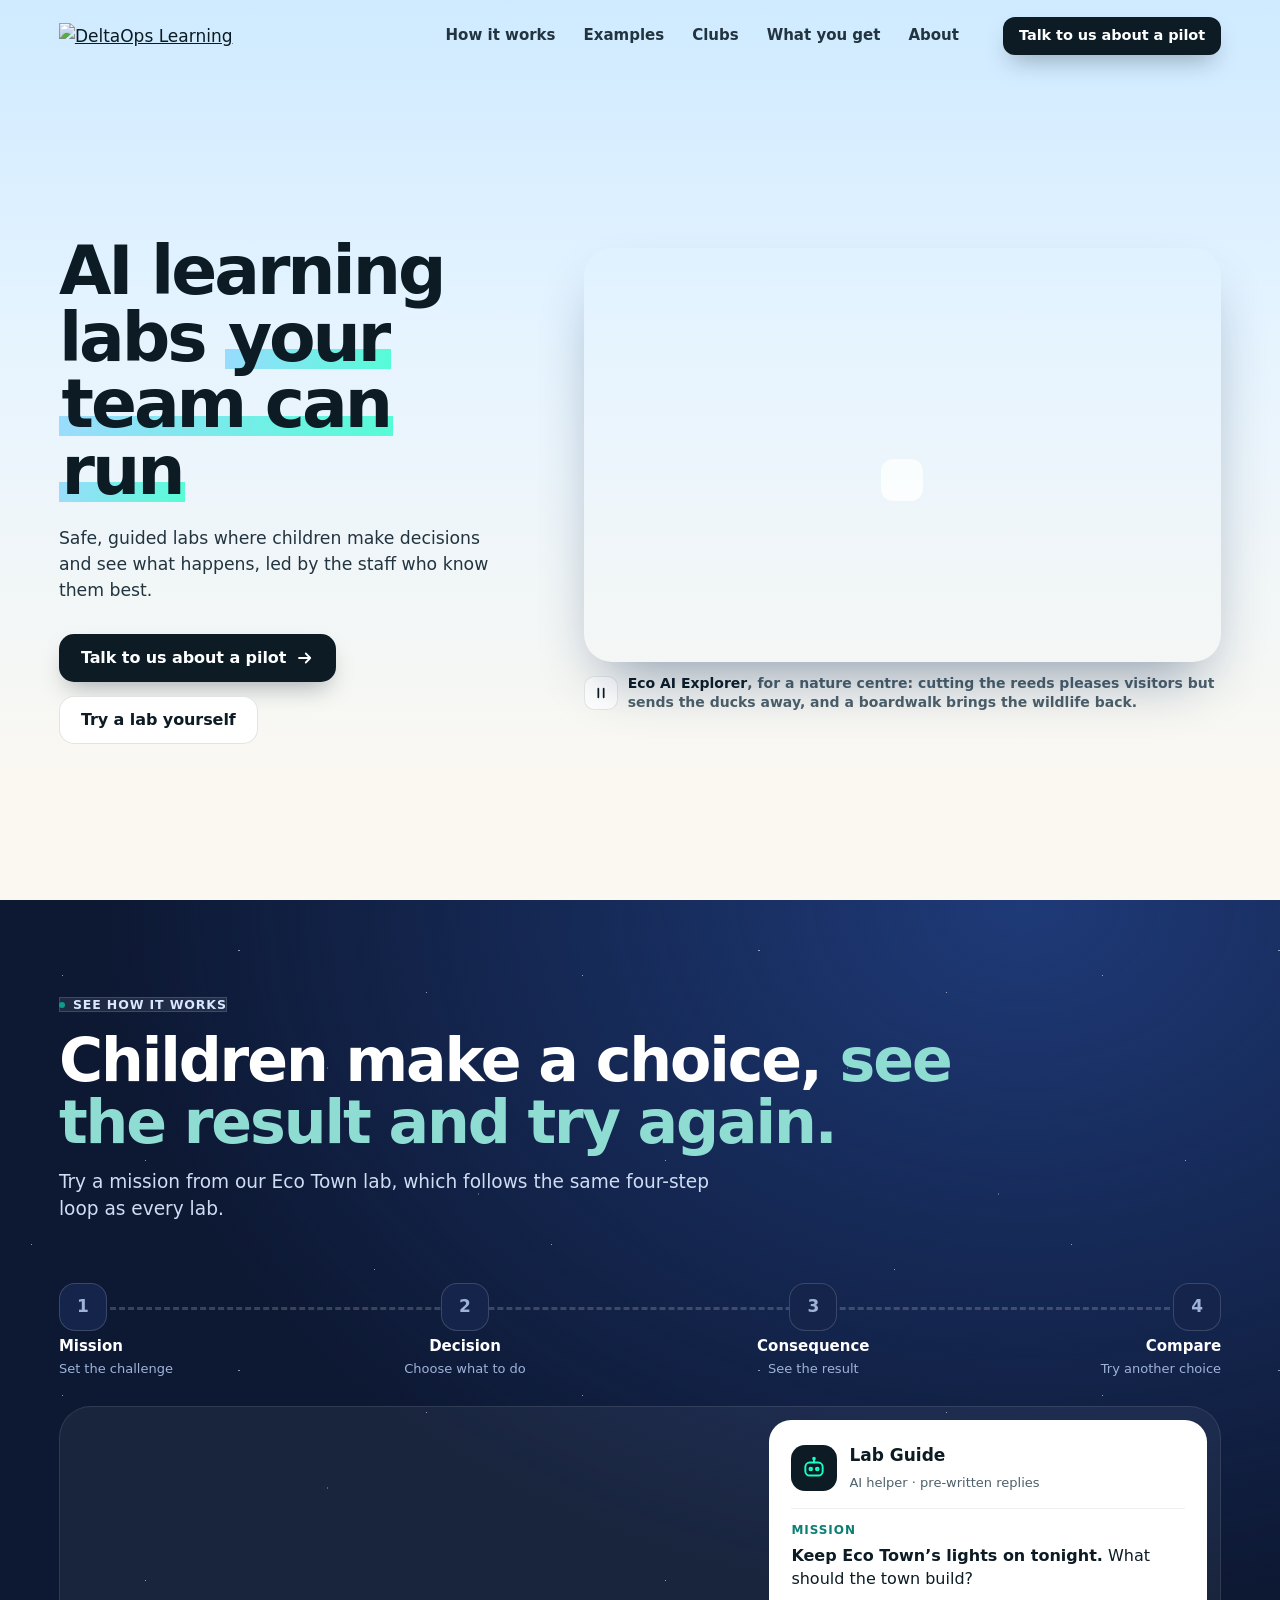
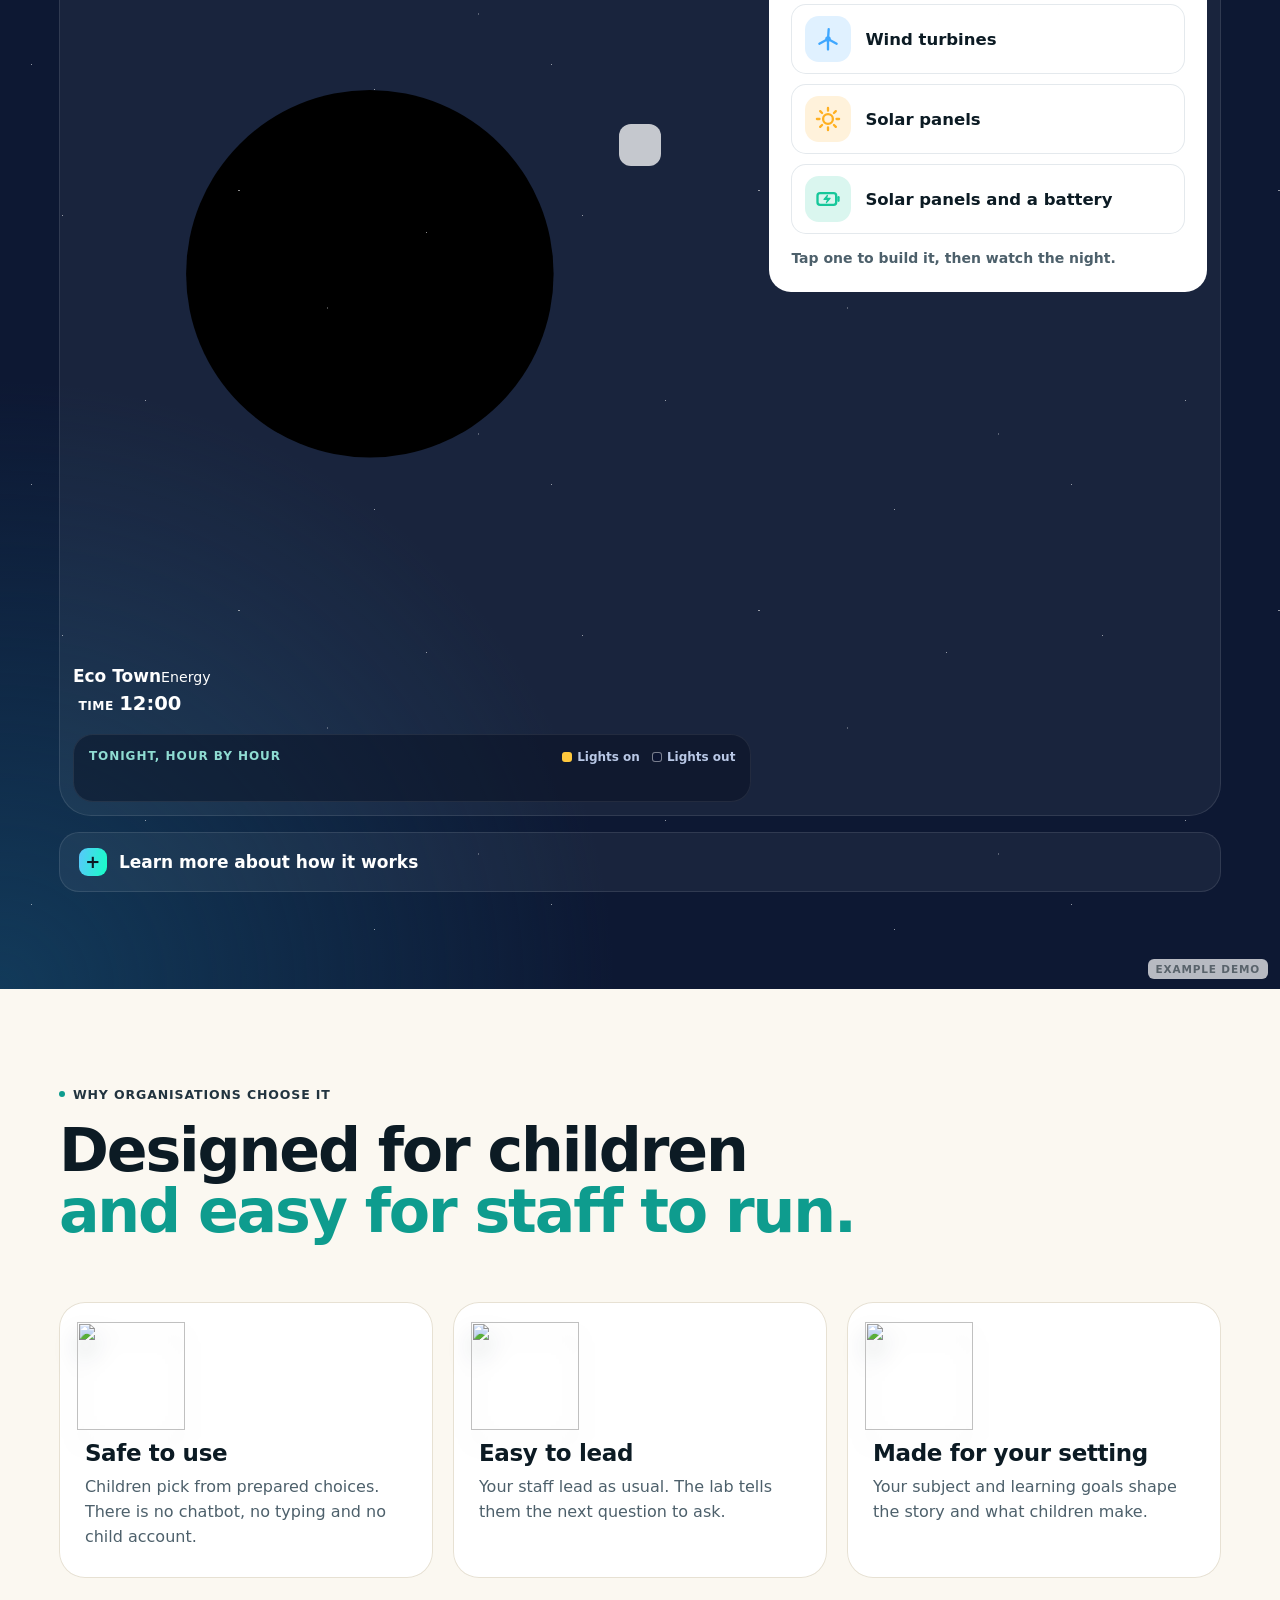
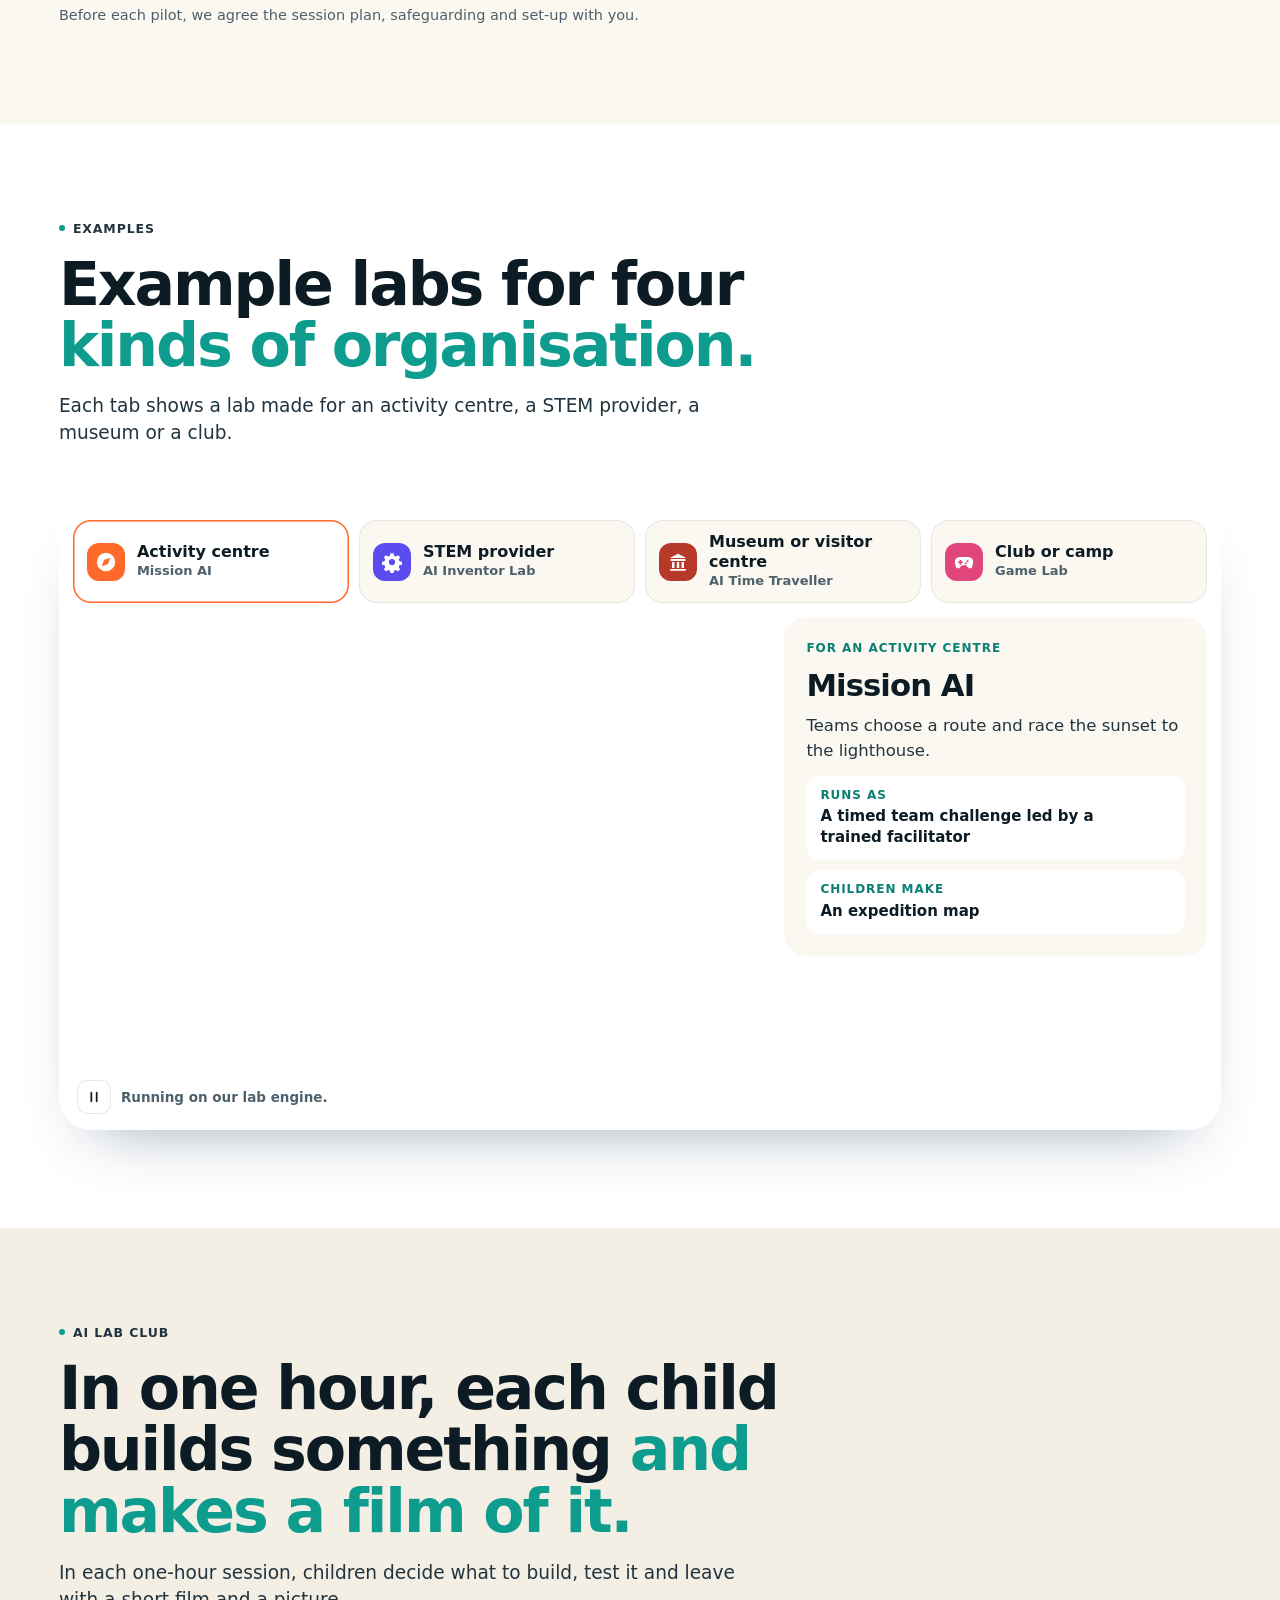
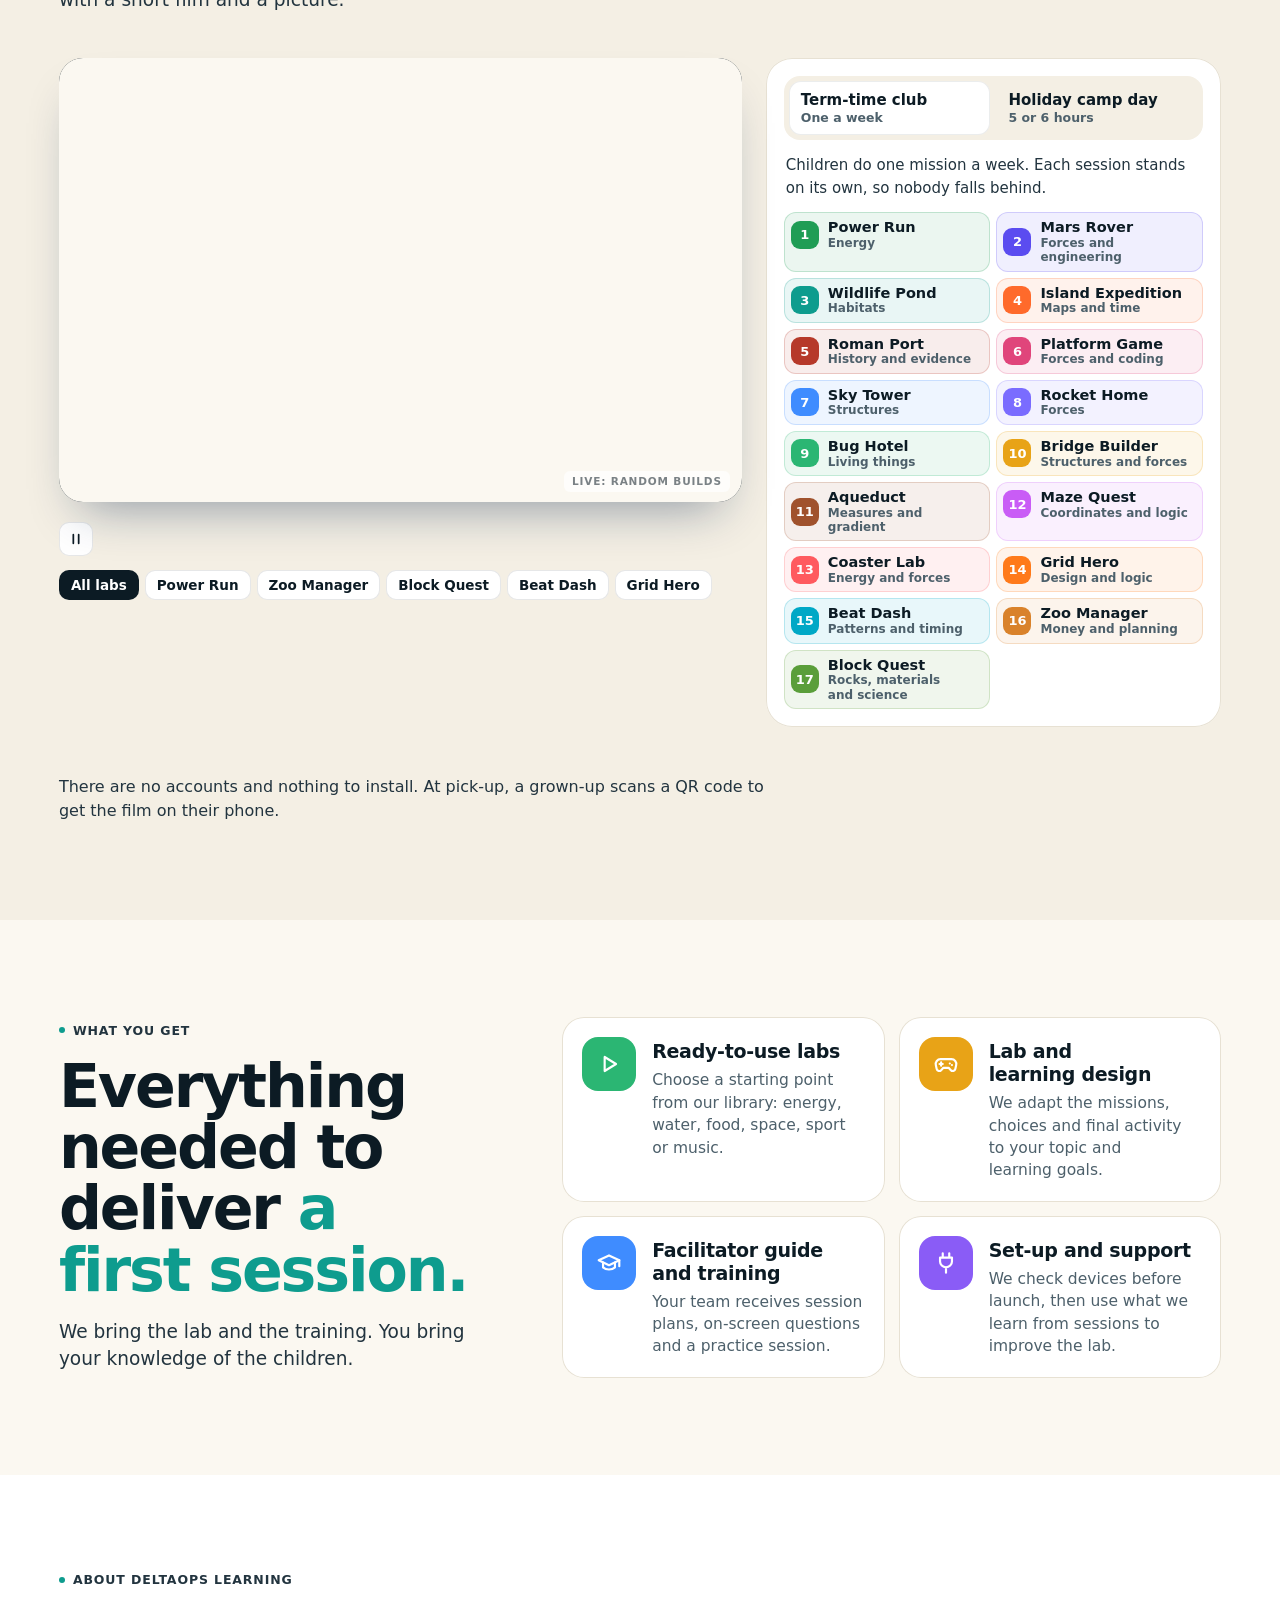
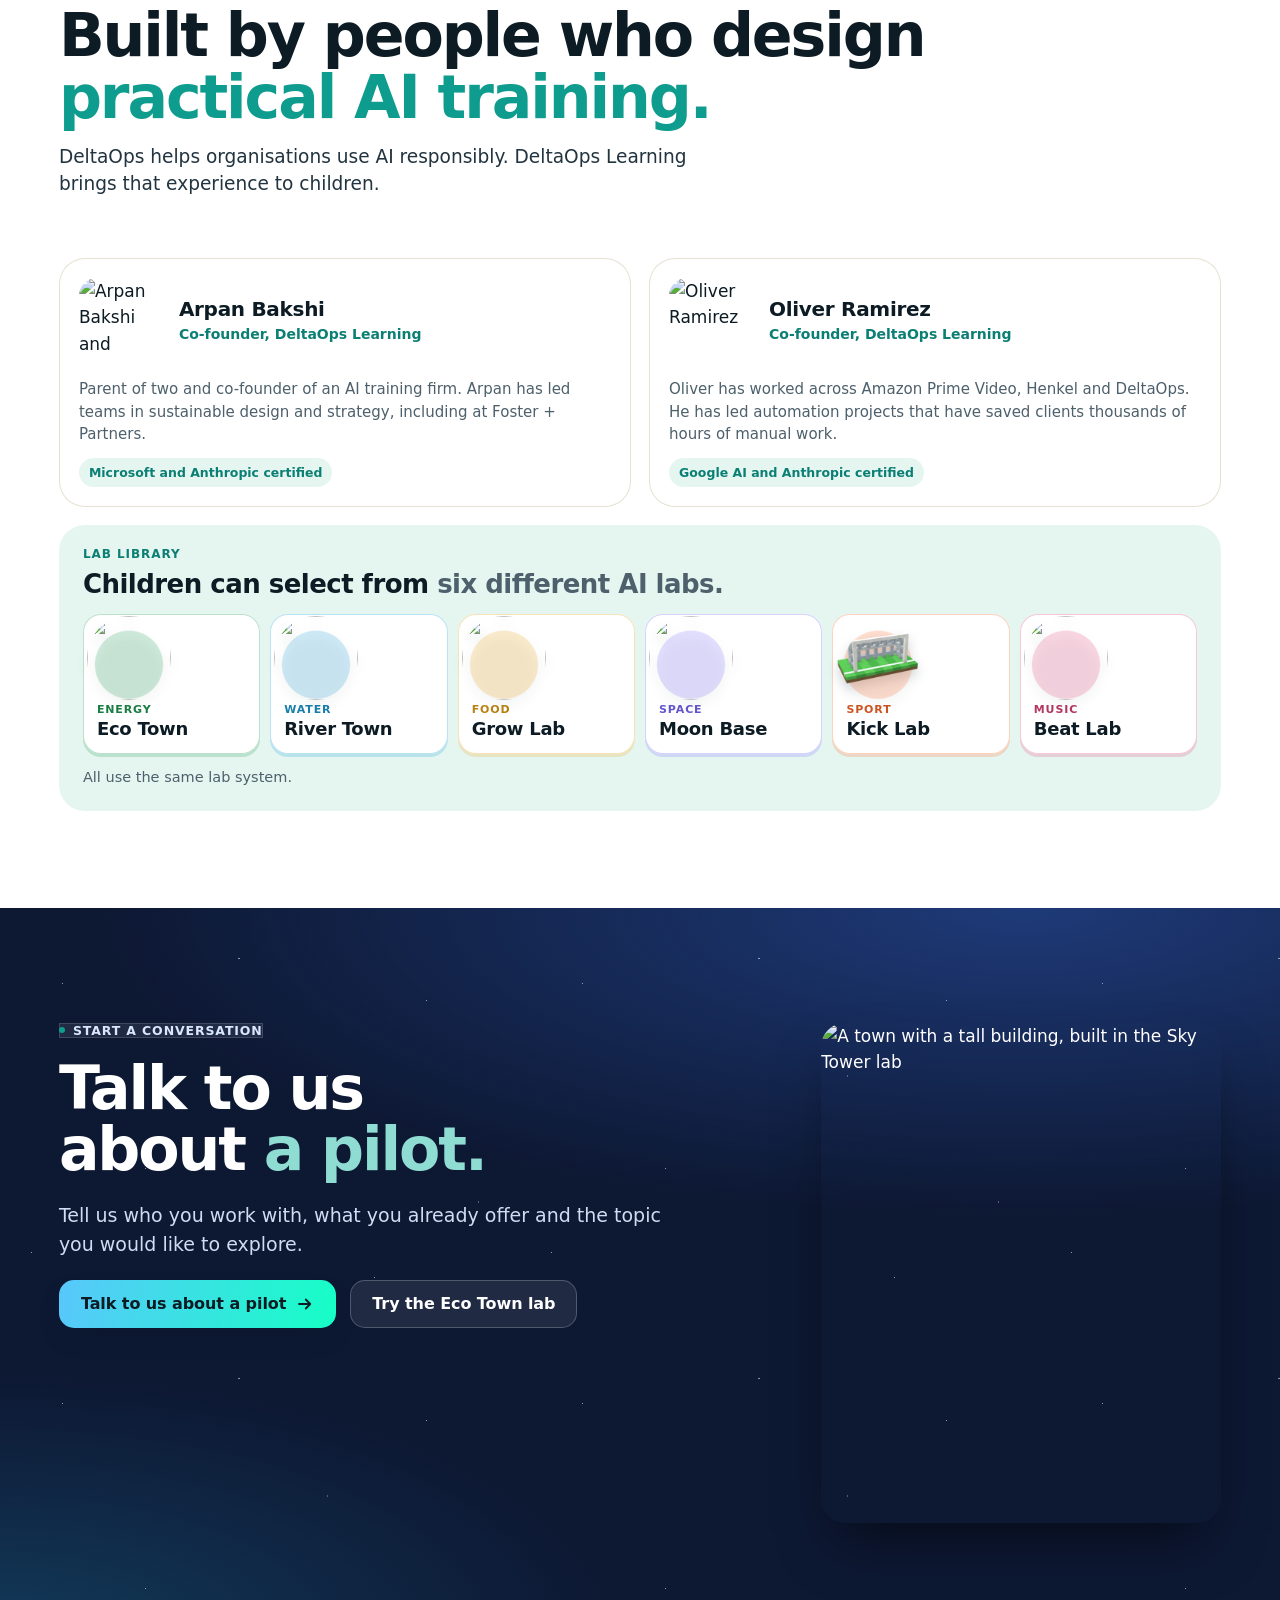
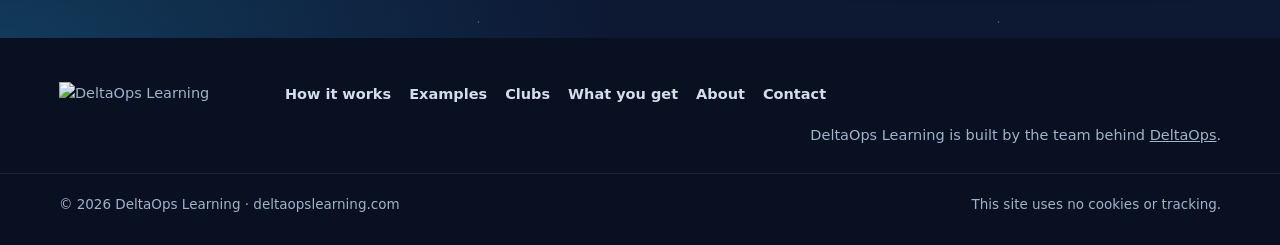
==== commit 41dad74c: "Add four new labs and a lab chooser to AI Lab Club The live window now plays all 17 labs, and a row " ====
--- a/index.html
+++ b/index.html
@@ -245,7 +245,7 @@
           <span class="cap">For a club or holiday camp</span>
           <h3>Game Lab</h3>
           <p>Children design a platform game, and an AI tester plays it 20 times to see how many runs reach the flag.</p>
-          <dl class="ws-facts"><div><dt>Runs as</dt><dd>One of 13 one-hour club missions, or an hour in a holiday camp day</dd></div><div><dt>Children make</dt><dd>A game cover and a replay film</dd></div></dl>
+          <dl class="ws-facts"><div><dt>Runs as</dt><dd>One of 17 one-hour club missions, or an hour in a holiday camp day</dd></div><div><dt>Children make</dt><dd>A game cover and a replay film</dd></div></dl>
         </div>
       </div>
     </div>
@@ -264,24 +264,33 @@
     <div class="cl-grid">
       <div class="cl-live reveal">
         <div class="cl-win" data-club-live>
-          <iframe title="AI Lab Club missions playing on a loop" data-src="/play/?trailer=pond,coaster,rover,tower,port,bughotel,bridge,rocket,maze,expedition,aqueduct,platform" loading="lazy" tabindex="-1"></iframe>
+          <iframe title="AI Lab Club missions playing on a loop" data-src="/play/?trailer=pond,coaster,rover,tower,port,bughotel,bridge,rocket,maze,expedition,aqueduct,platform,powerrun,gridhero,runner,zoo,blockquiz" loading="lazy" tabindex="-1"></iframe>
           <span class="gw-fic">Live: random builds</span>
         </div>
         <div class="cl-actions">
           <button class="gw-pause" type="button" aria-pressed="false" data-club-pause><svg aria-hidden="true"><use href="#i-pause"/></svg><span class="sr">Pause the live missions</span></button>
-        </div>
+        
+          <div class="cl-pick" role="group" aria-label="Choose a lab to watch" data-club-pick>
+            <button type="button" aria-pressed="true" data-trailer="pond,coaster,rover,tower,port,bughotel,bridge,rocket,maze,expedition,aqueduct,platform,powerrun,gridhero,runner,zoo,blockquiz">All labs</button>
+            <button type="button" aria-pressed="false" data-trailer="powerrun" style="--c:#1f9d55">Power Run</button>
+            <button type="button" aria-pressed="false" data-trailer="zoo" style="--c:#d9822b">Zoo Manager</button>
+            <button type="button" aria-pressed="false" data-trailer="blockquiz" style="--c:#5a9e3a">Block Quest</button>
+            <button type="button" aria-pressed="false" data-trailer="runner" style="--c:#00a8c6">Beat Dash</button>
+            <button type="button" aria-pressed="false" data-trailer="gridhero" style="--c:#ff7a1a">Grid Hero</button>
+          </div>
+</div>
       </div>
 
       <details class="cl-plan reveal" data-club-plan open data-fold>
-        <summary>13 missions and a holiday camp day</summary>
+        <summary>17 missions and a holiday camp day</summary>
         <div class="cl-toggle" role="tablist" aria-label="Formats">
-          <button type="button" role="tab" id="cl-t-term" aria-selected="true" aria-controls="cl-term" data-fmt="term">Term-time club <small>13 weeks</small></button>
+          <button type="button" role="tab" id="cl-t-term" aria-selected="true" aria-controls="cl-term" data-fmt="term">Term-time club <small>One a week</small></button>
           <button type="button" role="tab" id="cl-t-day" aria-selected="false" aria-controls="cl-day" data-fmt="day" tabindex="-1">Holiday camp day <small>5 or 6 hours</small></button>
         </div>
         <div class="cl-pane" id="cl-term" role="tabpanel" aria-labelledby="cl-t-term">
           <p class="cl-note">Children do one mission a week. Each session stands on its own, so nobody falls behind.</p>
           <ol class="cl-tiles">
-            <li style="--c:#1f9d55"><a><b>Power Town</b><span>Energy</span></a></li>
+            <li style="--c:#1f9d55"><a><b>Power Run</b><span>Energy</span></a></li>
             <li style="--c:#5b4cf0"><a><b>Mars Rover</b><span>Forces and engineering</span></a></li>
             <li style="--c:#0e9c8e"><a><b>Wildlife Pond</b><span>Habitats</span></a></li>
             <li style="--c:#ff6a2b"><a><b>Island Expedition</b><span>Maps and time</span></a></li>
@@ -294,12 +303,16 @@
             <li style="--c:#a0522d"><a><b>Aqueduct</b><span>Measures and gradient</span></a></li>
             <li style="--c:#c95cf6"><a><b>Maze Quest</b><span>Coordinates and logic</span></a></li>
             <li style="--c:#ff5a5f"><a><b>Coaster Lab</b><span>Energy and forces</span></a></li>
+            <li style="--c:#ff7a1a"><a><b>Grid Hero</b><span>Design and logic</span></a></li>
+            <li style="--c:#00a8c6"><a><b>Beat Dash</b><span>Patterns and timing</span></a></li>
+            <li style="--c:#d9822b"><a><b>Zoo Manager</b><span>Money and planning</span></a></li>
+            <li style="--c:#5a9e3a"><a><b>Block Quest</b><span>Rocks, materials and science</span></a></li>
           </ol>
         </div>
         <div class="cl-pane" id="cl-day" role="tabpanel" aria-labelledby="cl-t-day" hidden>
           <p class="cl-note">A holiday day has five or six one-hour builds, and children take home a film from every one.</p>
           <ol class="cl-day">
-            <li style="--c:#1f9d55"><span>Hour 1</span><a><b>Power Town</b></a><small>Energy</small></li>
+            <li style="--c:#1f9d55"><span>Hour 1</span><a><b>Power Run</b></a><small>Energy</small></li>
             <li style="--c:#5b4cf0"><span>Hour 2</span><a><b>Mars Rover</b></a><small>Forces and engineering</small></li>
             <li style="--c:#0e9c8e"><span>Hour 3</span><a><b>Wildlife Pond</b></a><small>Habitats</small></li>
             <li style="--c:#ff6a2b"><span>Hour 4</span><a><b>Island Expedition</b></a><small>Maps and time</small></li>
--- a/css/site.css
+++ b/css/site.css
@@ -530,6 +530,10 @@
 .cl-win { position:relative; aspect-ratio:16/10.4; border-radius:24px; overflow:hidden; background:#0c1b24 var(--poster, none) center/cover; box-shadow:0 26px 50px -22px rgba(12,40,80,.45); }
 .cl-win iframe { position:absolute; inset:0; width:100%; height:100%; border:0; pointer-events:none; }
 .cl-actions { display:flex; flex-wrap:wrap; align-items:center; gap:14px 18px; margin-top:20px; }
+.cl-pick { display:flex; flex-wrap:wrap; gap:6px; }
+.cl-pick button { --c:var(--ink); padding:8px 12px; border:0; border-radius:10px; background:#fff; box-shadow:inset 0 0 0 1px rgba(12,27,36,.1); font:700 13.5px/1.1 var(--sans); color:var(--ink); cursor:pointer; transition:background .2s, color .2s, box-shadow .2s; }
+.cl-pick button:hover { box-shadow:inset 0 0 0 1.5px var(--c); }
+.cl-pick button[aria-pressed="true"] { background:var(--c); color:#fff; box-shadow:none; }
 .cl-head { max-width:820px; margin-bottom:clamp(28px, 3.6vw, 44px); }
 .clubs .cl-posts { margin-top:clamp(32px, 4vw, 52px); }
 .cl-plan > summary { display:none; }
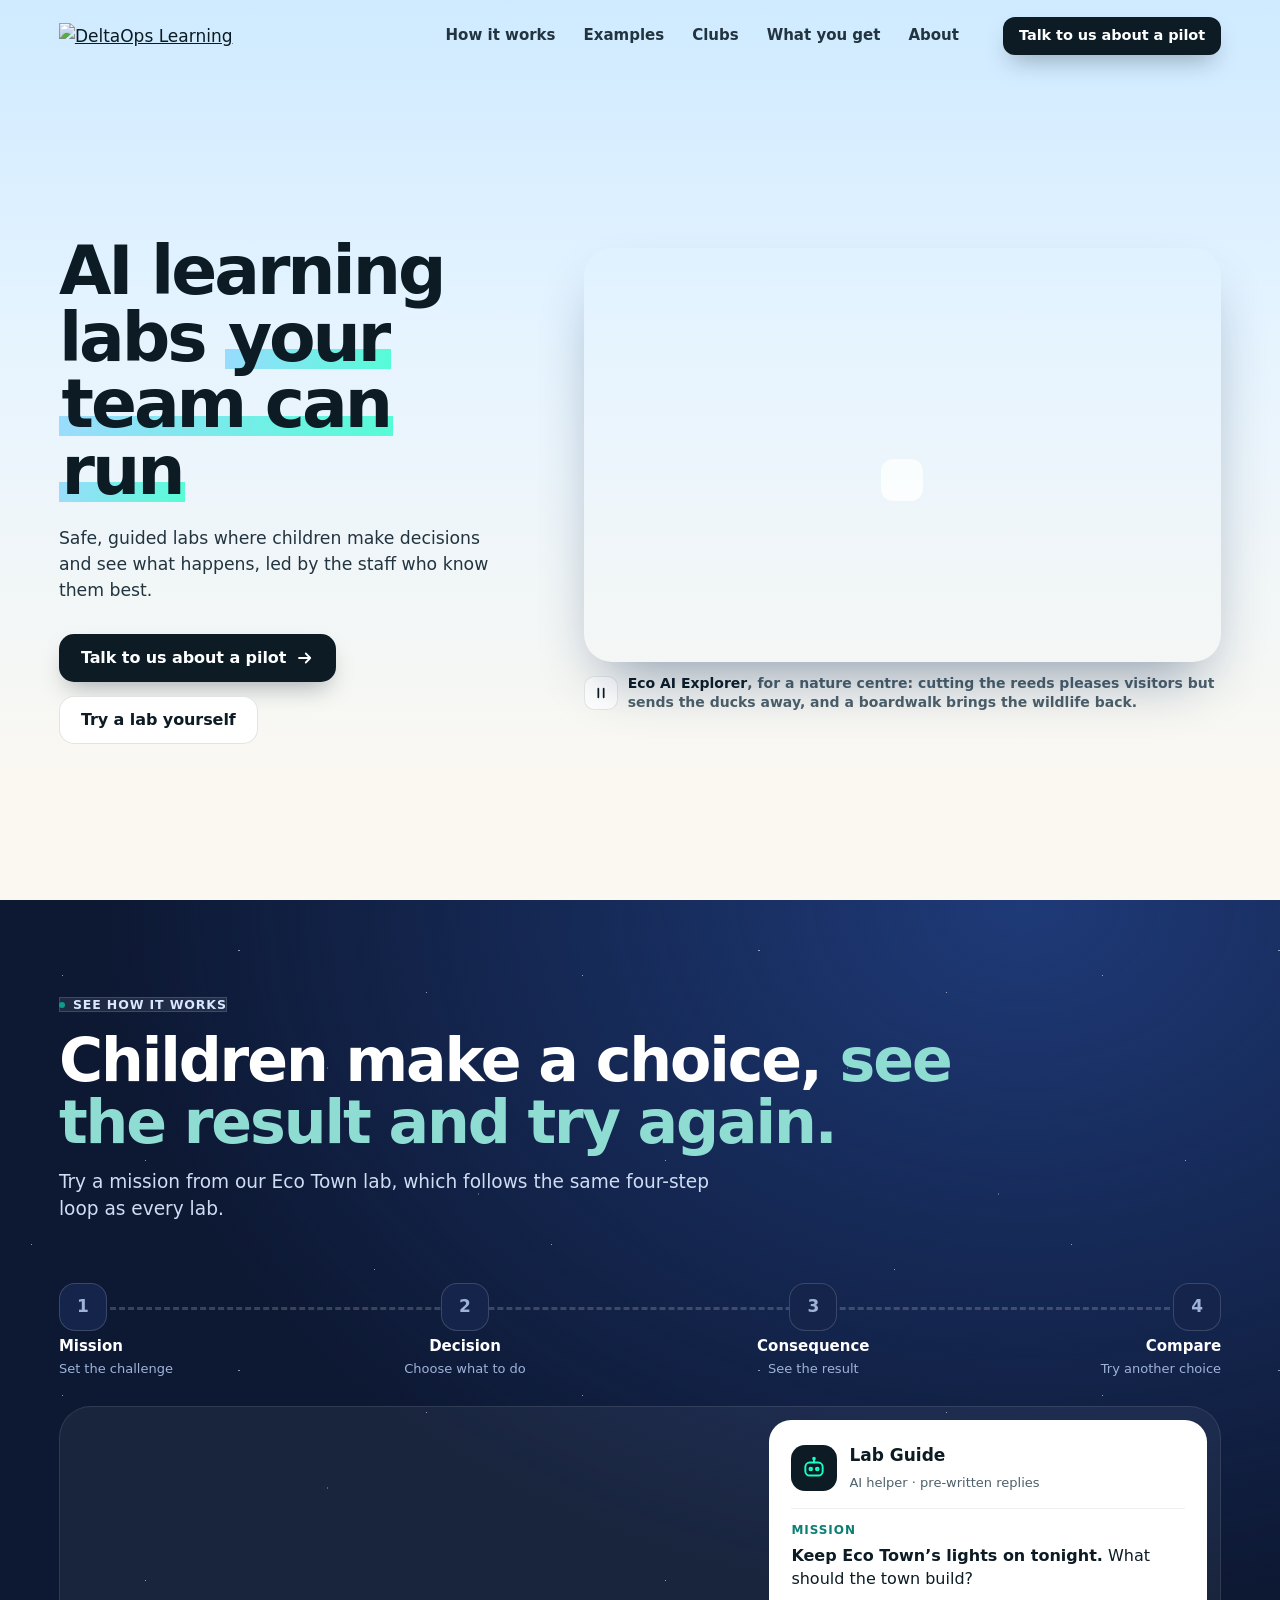
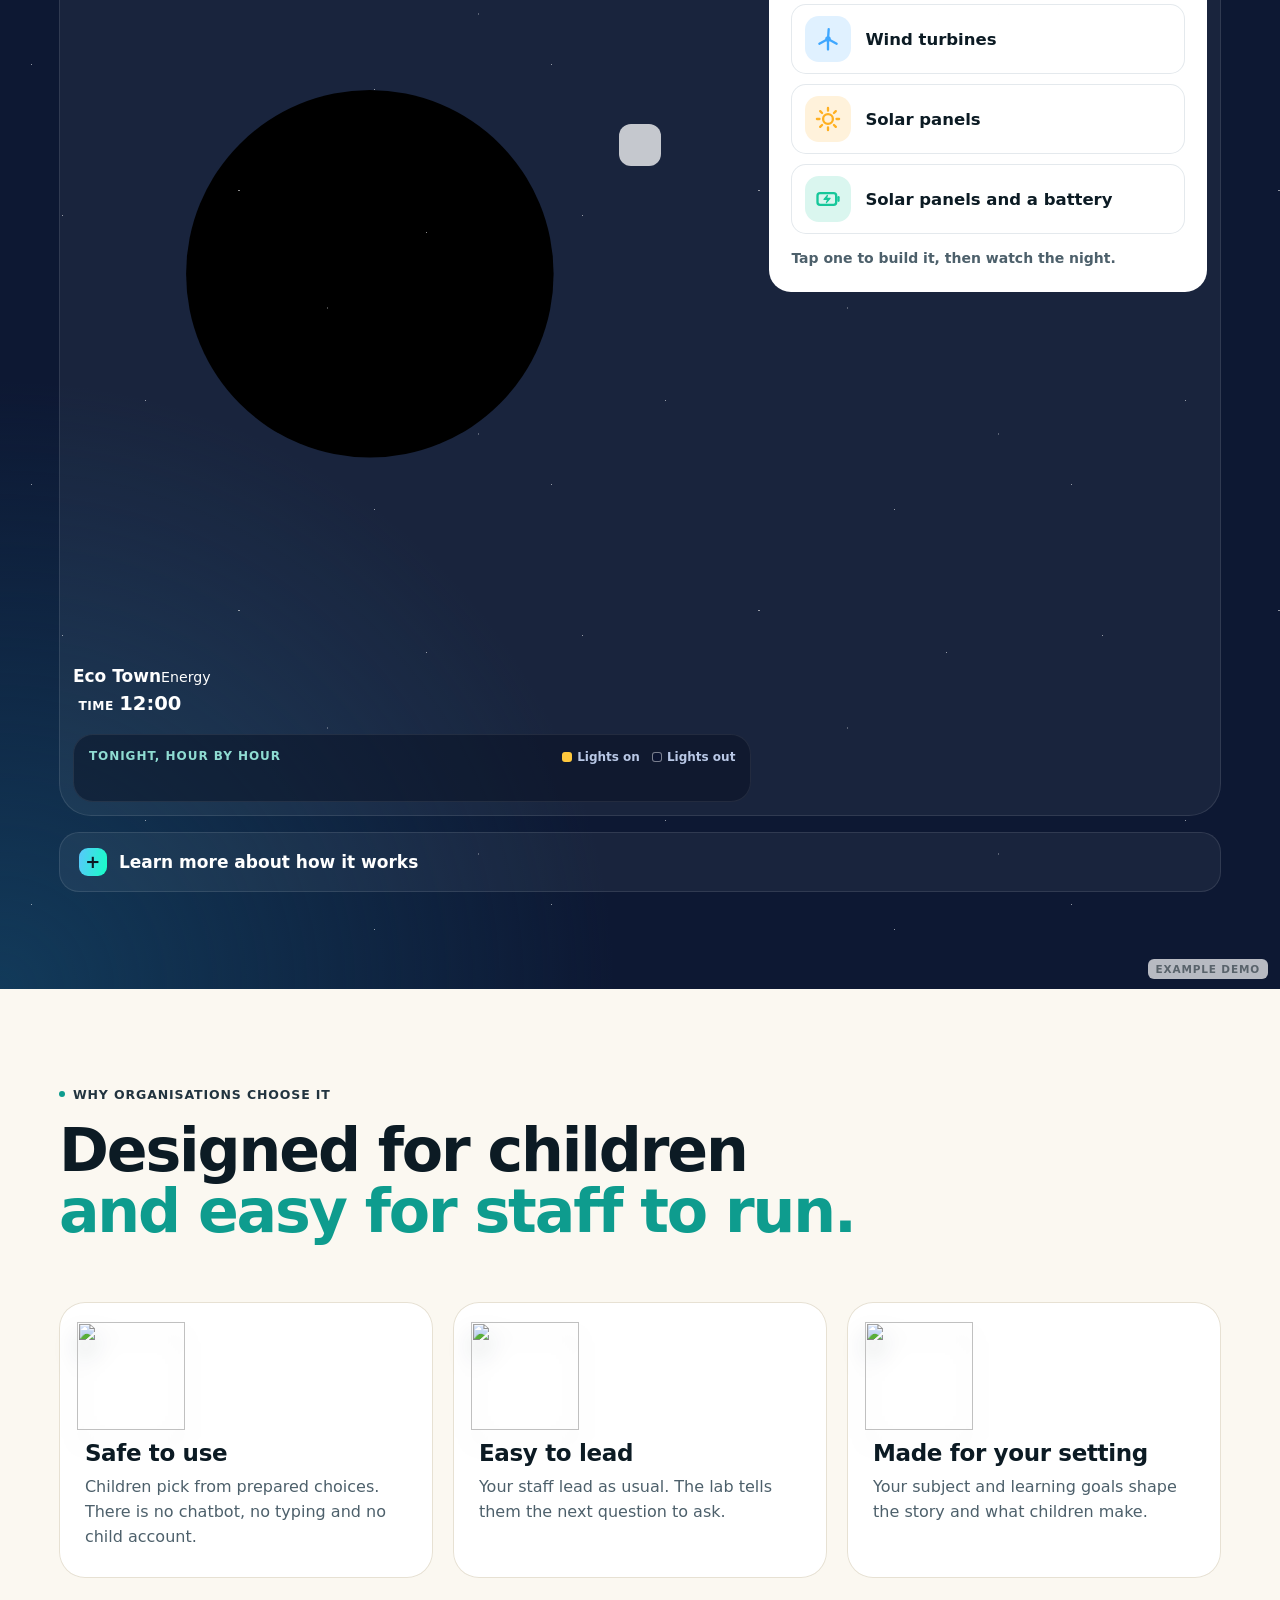
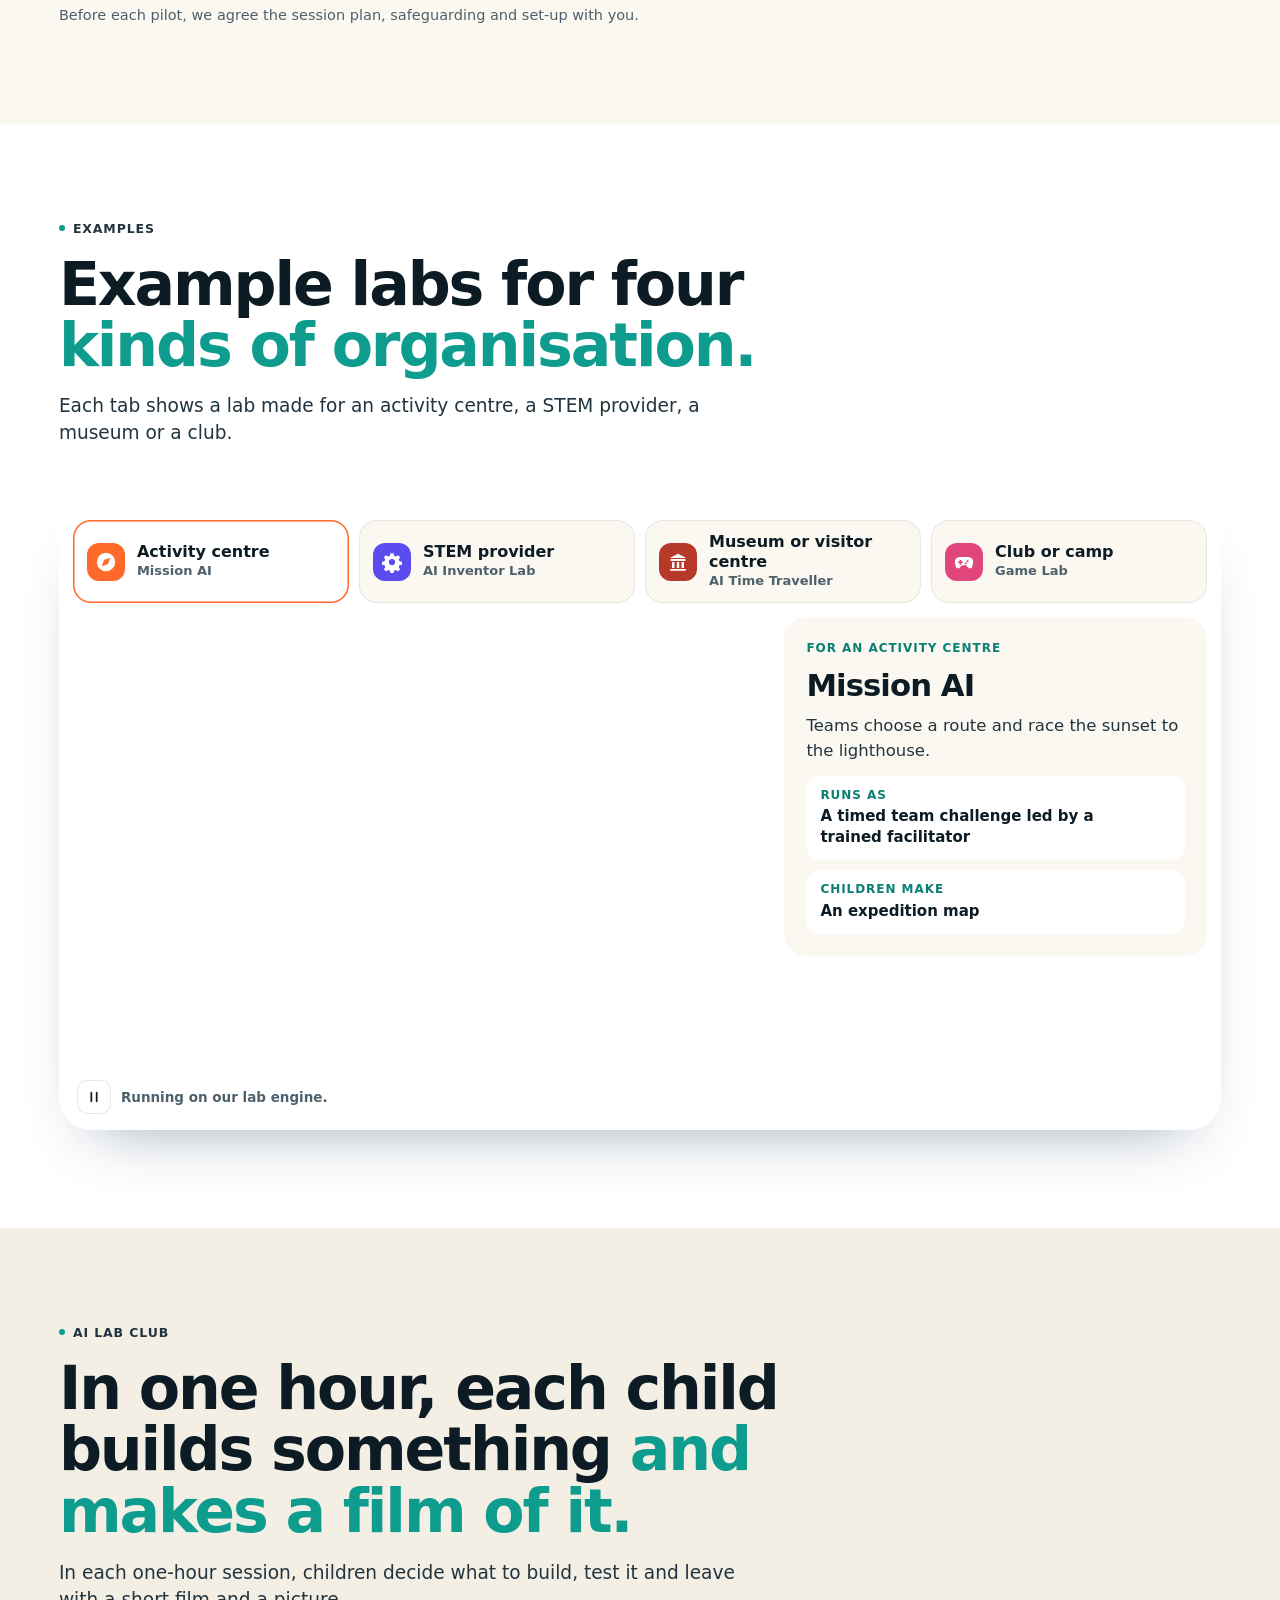
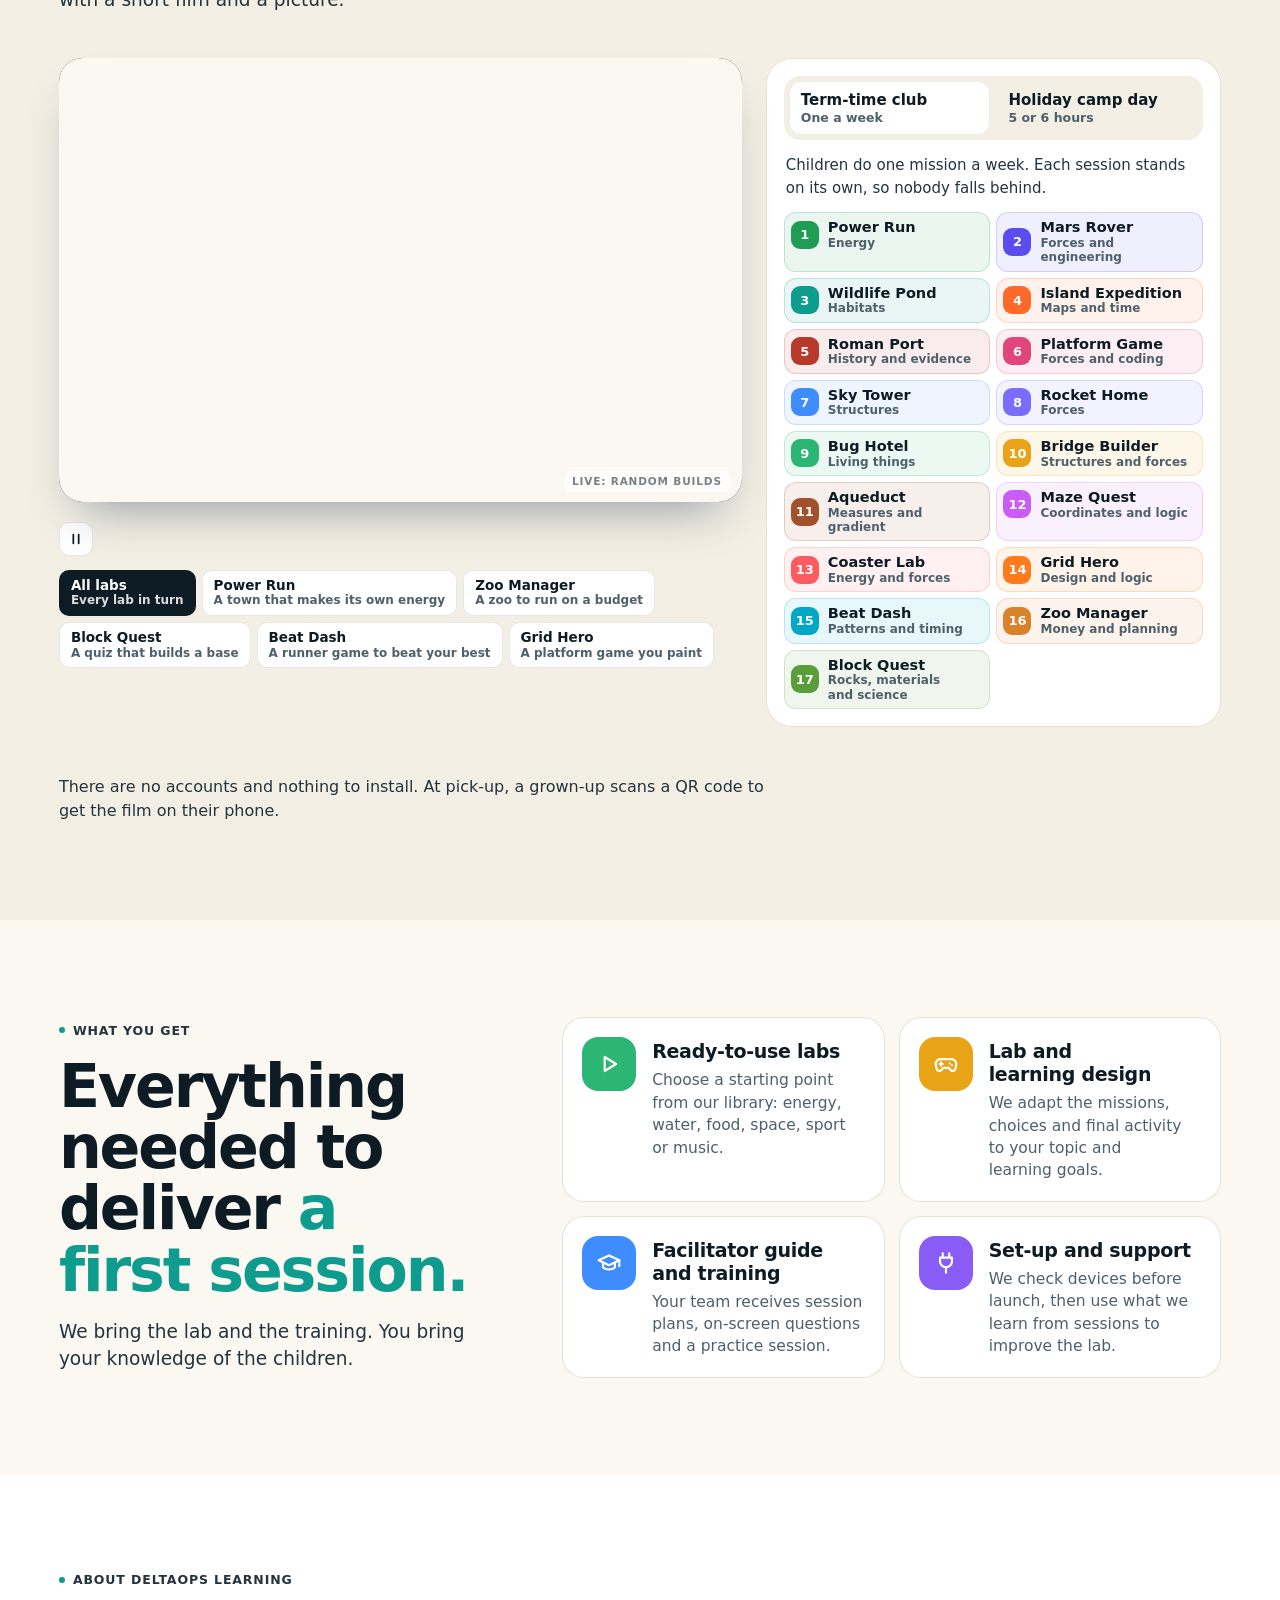
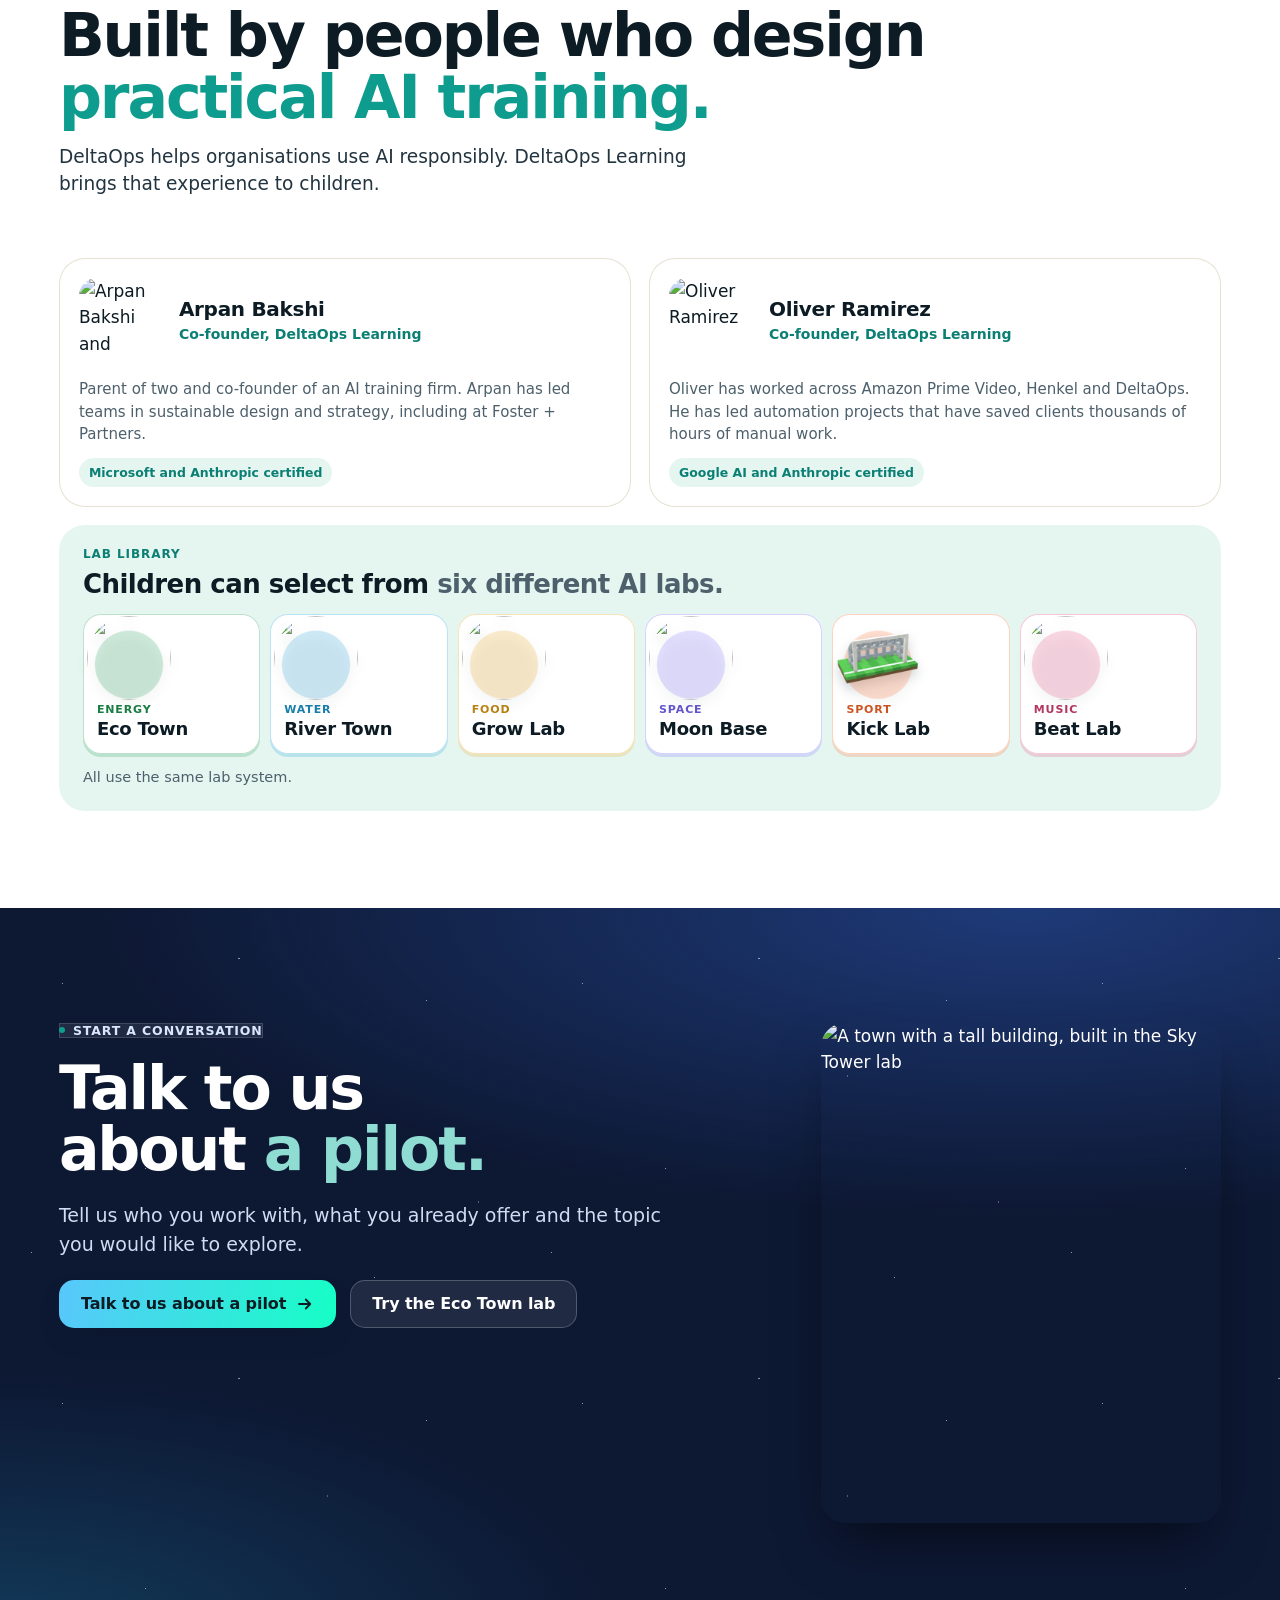
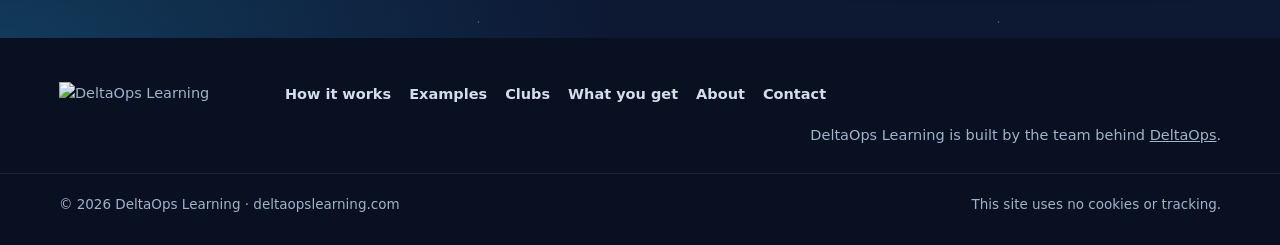
==== commit 199fd987: "Show the quiz and the retries in the lab previews, and describe each lab button Block Quest's previe" ====
--- a/index.html
+++ b/index.html
@@ -271,12 +271,12 @@
           <button class="gw-pause" type="button" aria-pressed="false" data-club-pause><svg aria-hidden="true"><use href="#i-pause"/></svg><span class="sr">Pause the live missions</span></button>
         
           <div class="cl-pick" role="group" aria-label="Choose a lab to watch" data-club-pick>
-            <button type="button" aria-pressed="true" data-trailer="pond,coaster,rover,tower,port,bughotel,bridge,rocket,maze,expedition,aqueduct,platform,powerrun,gridhero,runner,zoo,blockquiz">All labs</button>
-            <button type="button" aria-pressed="false" data-trailer="powerrun" style="--c:#1f9d55">Power Run</button>
-            <button type="button" aria-pressed="false" data-trailer="zoo" style="--c:#d9822b">Zoo Manager</button>
-            <button type="button" aria-pressed="false" data-trailer="blockquiz" style="--c:#5a9e3a">Block Quest</button>
-            <button type="button" aria-pressed="false" data-trailer="runner" style="--c:#00a8c6">Beat Dash</button>
-            <button type="button" aria-pressed="false" data-trailer="gridhero" style="--c:#ff7a1a">Grid Hero</button>
+            <button type="button" aria-pressed="true" data-trailer="pond,coaster,rover,tower,port,bughotel,bridge,rocket,maze,expedition,aqueduct,platform,powerrun,gridhero,runner,zoo,blockquiz"><b>All labs</b><small>Every lab in turn</small></button>
+            <button type="button" aria-pressed="false" data-trailer="powerrun" style="--c:#1f9d55"><b>Power Run</b><small>A town that makes its own energy</small></button>
+            <button type="button" aria-pressed="false" data-trailer="zoo" style="--c:#d9822b"><b>Zoo Manager</b><small>A zoo to run on a budget</small></button>
+            <button type="button" aria-pressed="false" data-trailer="blockquiz" style="--c:#5a9e3a"><b>Block Quest</b><small>A quiz that builds a base</small></button>
+            <button type="button" aria-pressed="false" data-trailer="runner" style="--c:#00a8c6"><b>Beat Dash</b><small>A runner game to beat your best</small></button>
+            <button type="button" aria-pressed="false" data-trailer="gridhero" style="--c:#ff7a1a"><b>Grid Hero</b><small>A platform game you paint</small></button>
           </div>
 </div>
       </div>
--- a/css/site.css
+++ b/css/site.css
@@ -531,9 +531,11 @@
 .cl-win iframe { position:absolute; inset:0; width:100%; height:100%; border:0; pointer-events:none; }
 .cl-actions { display:flex; flex-wrap:wrap; align-items:center; gap:14px 18px; margin-top:20px; }
 .cl-pick { display:flex; flex-wrap:wrap; gap:6px; }
-.cl-pick button { --c:var(--ink); padding:8px 12px; border:0; border-radius:10px; background:#fff; box-shadow:inset 0 0 0 1px rgba(12,27,36,.1); font:700 13.5px/1.1 var(--sans); color:var(--ink); cursor:pointer; transition:background .2s, color .2s, box-shadow .2s; }
+.cl-pick button { --c:var(--ink); display:grid; gap:2px; text-align:left; padding:8px 12px; border:0; border-radius:10px; background:#fff; box-shadow:inset 0 0 0 1px rgba(12,27,36,.1); font:700 13.5px/1.1 var(--sans); color:var(--ink); cursor:pointer; transition:background .2s, color .2s, box-shadow .2s; }
 .cl-pick button:hover { box-shadow:inset 0 0 0 1.5px var(--c); }
 .cl-pick button[aria-pressed="true"] { background:var(--c); color:#fff; box-shadow:none; }
+.cl-pick small { font-weight:600; font-size:12px; color:var(--muted); }
+.cl-pick button[aria-pressed="true"] small { color:rgba(255,255,255,.85); }
 .cl-head { max-width:820px; margin-bottom:clamp(28px, 3.6vw, 44px); }
 .clubs .cl-posts { margin-top:clamp(32px, 4vw, 52px); }
 .cl-plan > summary { display:none; }
